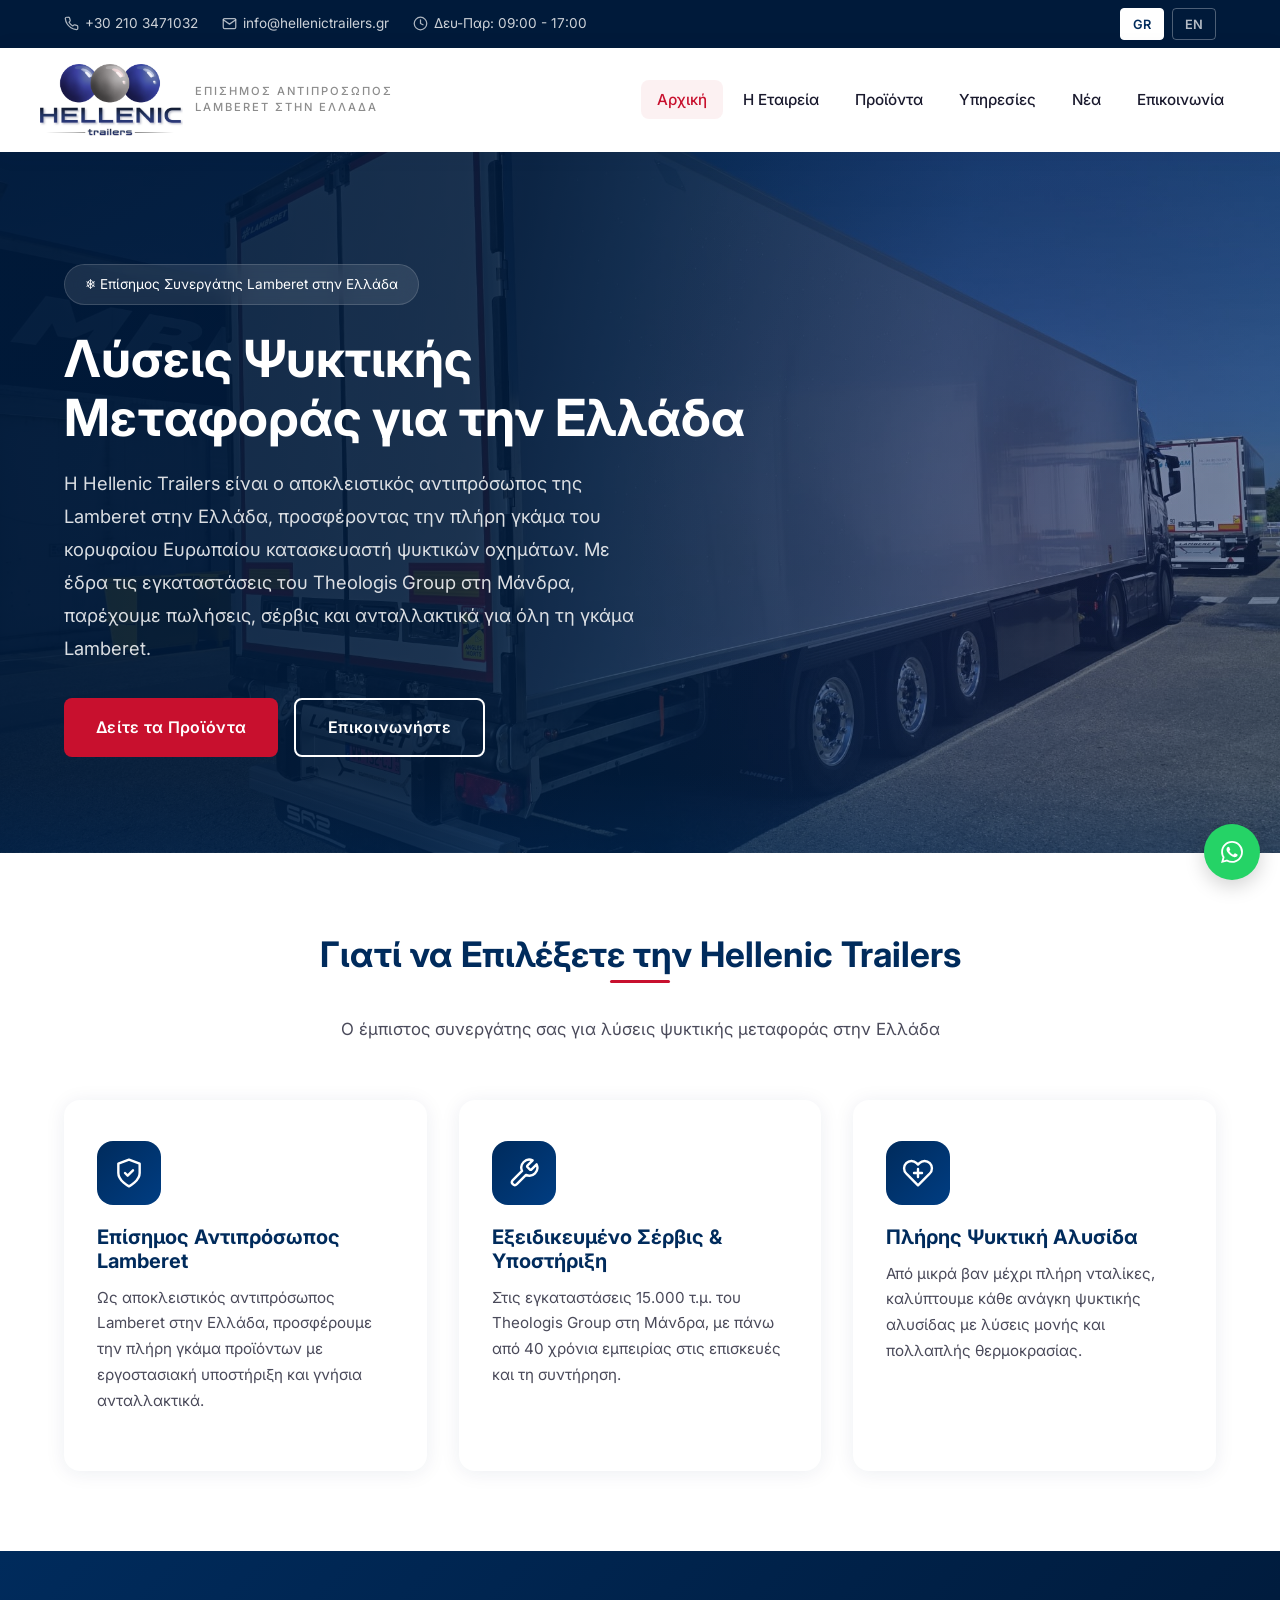
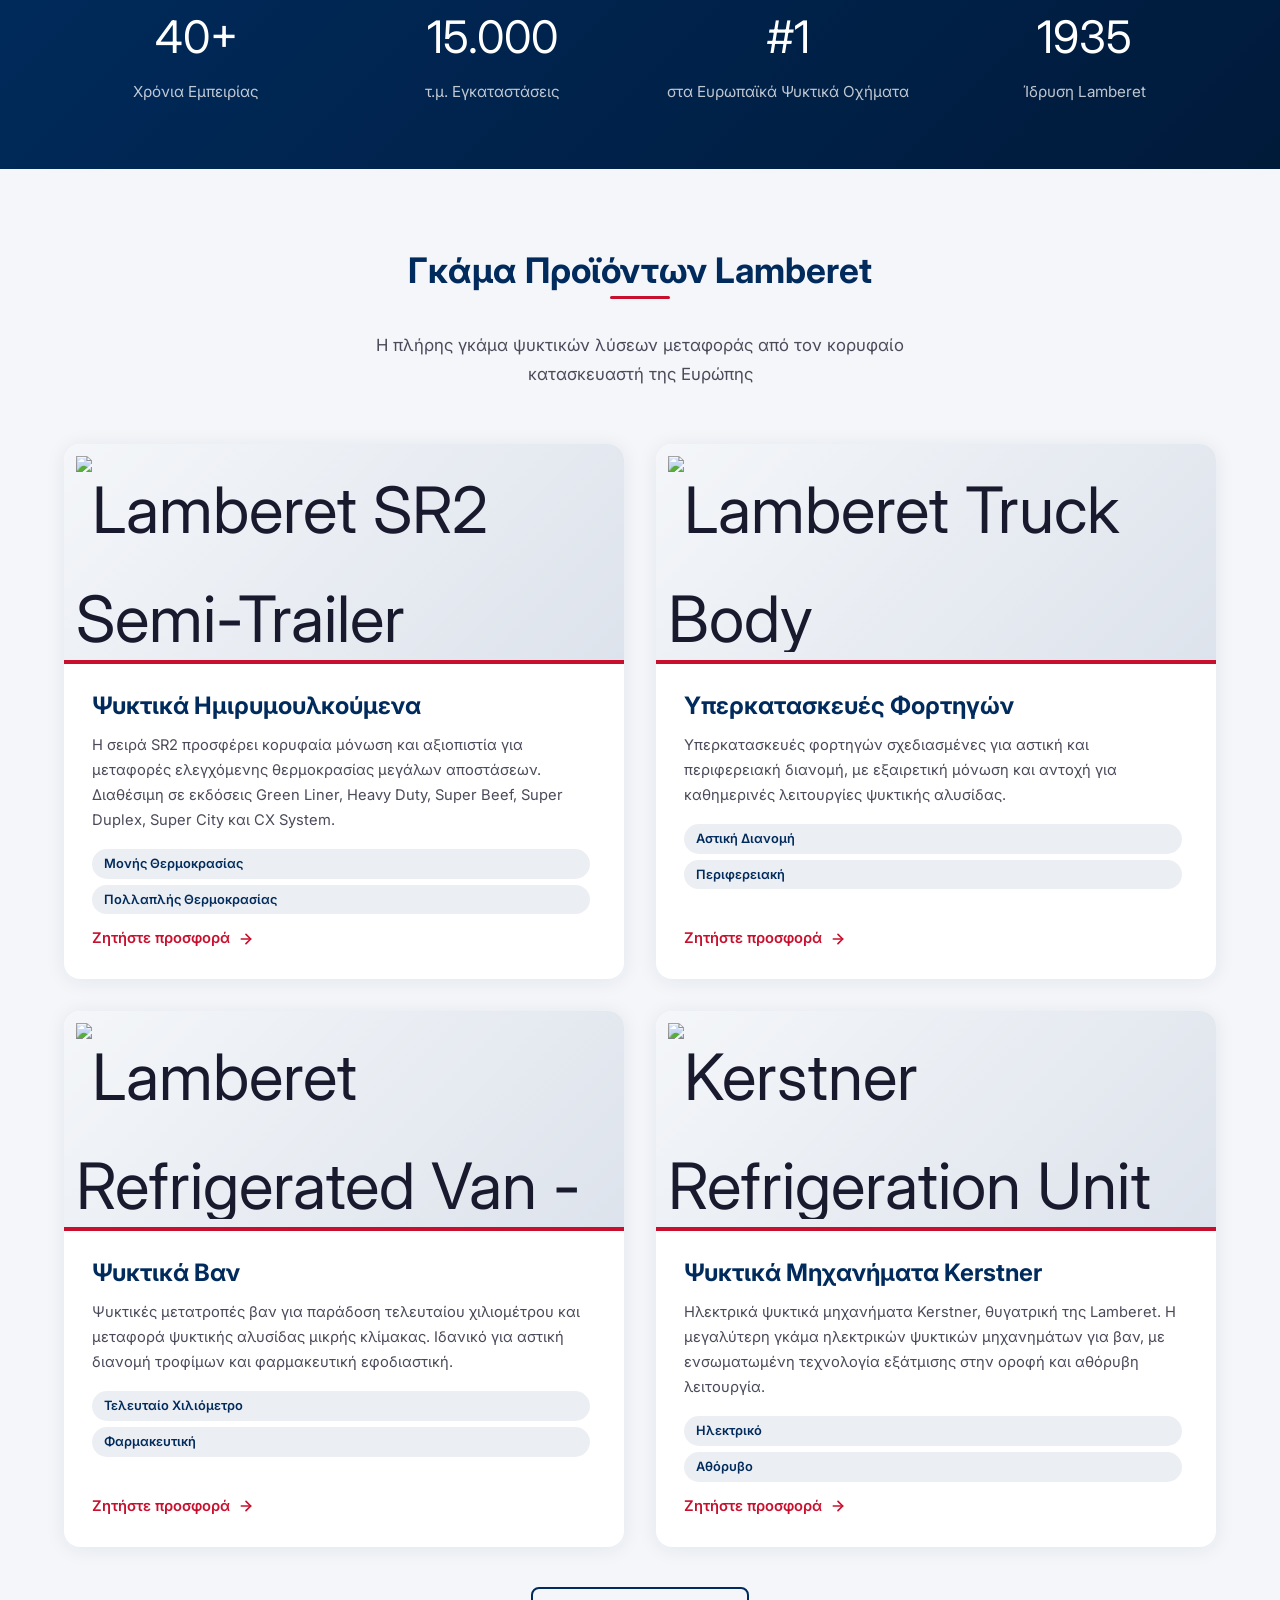
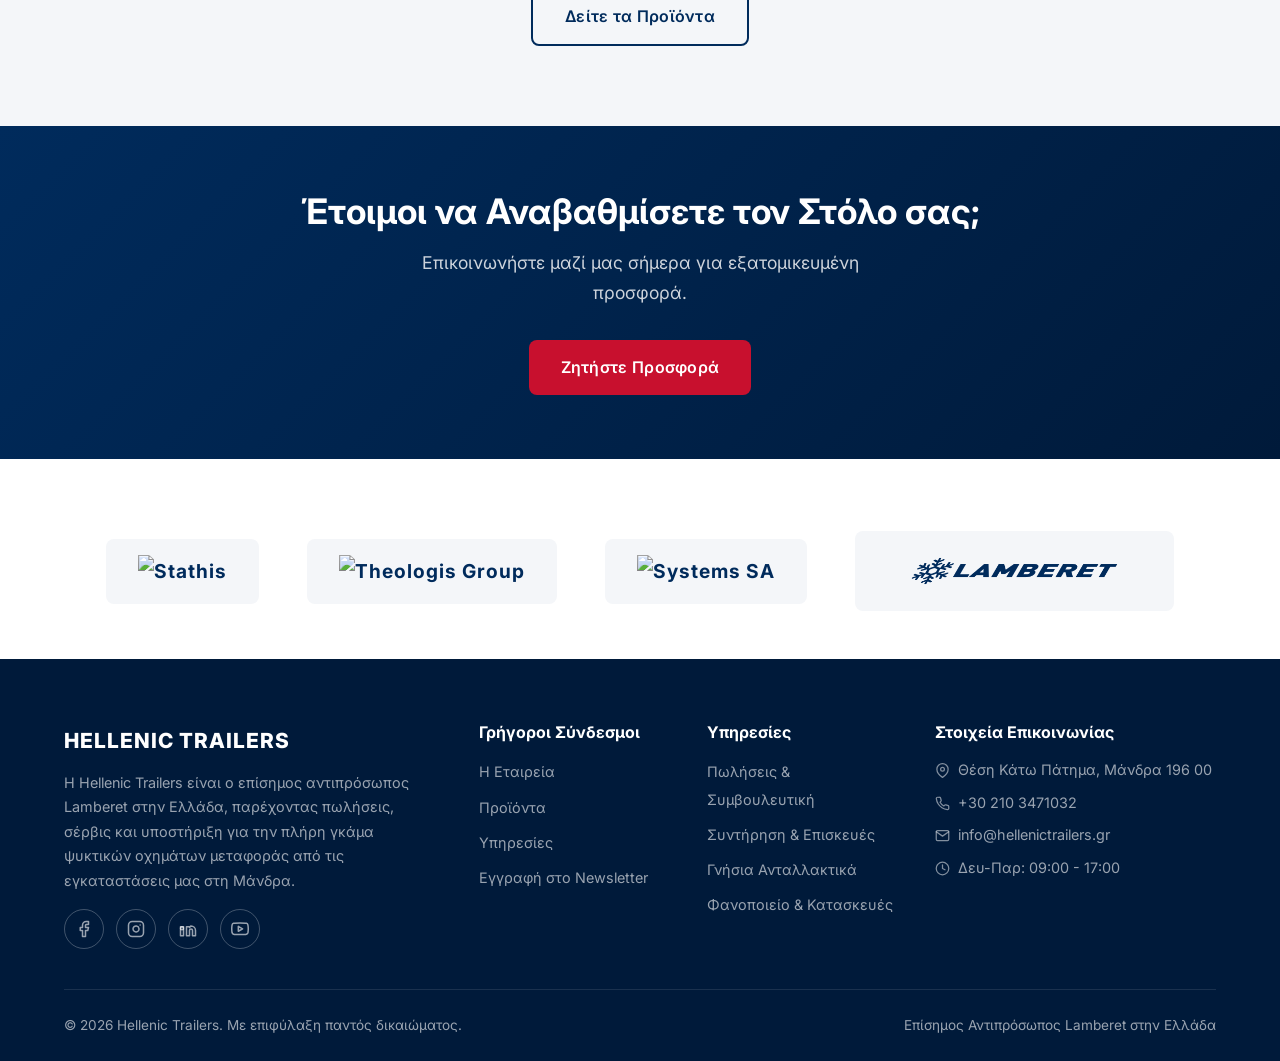
==== index.html @ 471a0543 "Add news item: Ακολουθήστε μας στα social media (news.8) The «Follow us» video, already posted on Fa" ====
<!DOCTYPE html>
<html lang="el">
<head>
  <meta charset="UTF-8">
  <meta name="viewport" content="width=device-width, initial-scale=1.0">
  <title>Hellenic Trailers - Official Lamberet Representative in Greece</title>
  <meta name="description" content="Η Hellenic Trailers είναι ο επίσημος αντιπρόσωπος Lamberet στην Ελλάδα. Ψυκτικά ημιρυμουλκούμενα, αμαξώματα φορτηγών και βαν. Πωλήσεις, σέρβις και ανταλλακτικά στη Μάνδρα Αττικής.">
  <link rel="canonical" href="https://hellenictrailers.gr/">
  <link rel="icon" href="images/favicon.svg?v=40" type="image/svg+xml">
  <meta property="og:type" content="website">
  <meta property="og:site_name" content="Hellenic Trailers">
  <meta property="og:locale" content="el_GR">
  <meta property="og:locale:alternate" content="en_GB">
  <meta property="og:title" content="Hellenic Trailers - Official Lamberet Representative in Greece">
  <meta property="og:description" content="Η Hellenic Trailers είναι ο επίσημος αντιπρόσωπος Lamberet στην Ελλάδα. Ψυκτικά ημιρυμουλκούμενα, αμαξώματα φορτηγών και βαν. Πωλήσεις, σέρβις και ανταλλακτικά στη Μάνδρα Αττικής.">
  <meta property="og:url" content="https://hellenictrailers.gr/">
  <meta property="og:image" content="https://hellenictrailers.gr/images/mitsopoulos-super-beef.jpeg">
  <meta name="twitter:card" content="summary_large_image">
  <link rel="preconnect" href="https://fonts.googleapis.com">
  <link rel="preconnect" href="https://fonts.gstatic.com" crossorigin>
  <link href="https://fonts.googleapis.com/css2?family=Inter:wght@400;500;600;700;800&display=swap" rel="stylesheet">
  <link rel="stylesheet" href="css/style.css?v=40">
  <!-- Hero background is the LCP element, so fetch it early -->
  <link rel="preload" as="image" href="images/mitsopoulos-super-beef.jpeg" fetchpriority="high">

  <!-- Google uses this block for the local business panel.
       Still to add once available: vatID. -->
  <script type="application/ld+json">
  {
    "@context": "https://schema.org",
    "@type": "AutoPartsStore",
    "name": "Hellenic Trailers",
    "description": "Official Lamberet representative in Greece. Refrigerated semi-trailers, truck bodies, vans, sales, service and genuine spare parts.",
    "url": "https://hellenictrailers.gr/",
    "logo": "https://hellenictrailers.gr/images/logo-full.png",
    "image": "https://hellenictrailers.gr/images/mitsopoulos-super-beef.jpeg",
    "telephone": "+30-210-3471032",
    "email": "info@hellenictrailers.gr",
    "address": {
      "@type": "PostalAddress",
      "streetAddress": "Θέση Κάτω Πάτημα",
      "addressLocality": "Μάνδρα",
      "addressRegion": "Αττική",
      "postalCode": "19600",
      "addressCountry": "GR"
    },
    "openingHoursSpecification": [{
      "@type": "OpeningHoursSpecification",
      "dayOfWeek": ["Monday", "Tuesday", "Wednesday", "Thursday", "Friday"],
      "opens": "09:00",
      "closes": "17:00"
    }],
    "geo": {
      "@type": "GeoCoordinates",
      "latitude": 38.0724313,
      "longitude": 23.5185569
    },
    "areaServed": { "@type": "Country", "name": "Greece" },
    "brand": { "@type": "Brand", "name": "Lamberet" },
    "hasMap": "https://maps.app.goo.gl/2Cxz6ZVHtbEEnouh6",
    "sameAs": [
      "https://www.linkedin.com/company/hellenic-trailers/",
      "https://www.facebook.com/hellenictrailers.gr/",
      "https://www.instagram.com/hellenictrailers/",
      "https://www.youtube.com/@HellenicTrailers"
    ]
  }
  </script>
</head>
<body>
  <a class="skip-link" href="#main" data-i18n="a11y.skip">Μετάβαση στο περιεχόμενο</a>

  <!-- Top Bar -->
  <div class="top-bar">
    <div class="container">
      <div class="top-bar-left">
        <span class="tb-phone"><svg class="ico" viewBox="0 0 24 24" fill="none" stroke="currentColor" stroke-width="2" stroke-linecap="round" stroke-linejoin="round" aria-hidden="true" focusable="false"><path d="M22 16.92v3a2 2 0 0 1-2.18 2 19.79 19.79 0 0 1-8.63-3.07 19.5 19.5 0 0 1-6-6 19.79 19.79 0 0 1-3.07-8.67A2 2 0 0 1 4.11 2h3a2 2 0 0 1 2 1.72c.13.96.36 1.9.7 2.81a2 2 0 0 1-.45 2.11L8.09 9.91a16 16 0 0 0 6 6l1.27-1.27a2 2 0 0 1 2.11-.45c.9.34 1.85.57 2.81.7A2 2 0 0 1 22 16.92z"/></svg> <a href="tel:+302103471032" data-i18n="topbar.phone">+30 210 3471032</a></span>
        <span><svg class="ico" viewBox="0 0 24 24" fill="none" stroke="currentColor" stroke-width="2" stroke-linecap="round" stroke-linejoin="round" aria-hidden="true" focusable="false"><path d="M4 4h16a2 2 0 0 1 2 2v12a2 2 0 0 1-2 2H4a2 2 0 0 1-2-2V6a2 2 0 0 1 2-2z"/><polyline points="22,6 12,13 2,6"/></svg> <a href="mailto:info@hellenictrailers.gr" data-i18n="topbar.email">info@hellenictrailers.gr</a></span>
        <span><svg class="ico" viewBox="0 0 24 24" fill="none" stroke="currentColor" stroke-width="2" stroke-linecap="round" stroke-linejoin="round" aria-hidden="true" focusable="false"><circle cx="12" cy="12" r="10"/><polyline points="12 6 12 12 16 14"/></svg> <span data-i18n="topbar.hours">Δευ-Παρ: 09:00 - 17:00</span></span>
      </div>
      <div class="lang-switch">
        <button data-lang="el" class="active">GR</button>
        <button data-lang="en">EN</button>
      </div>
    </div>
  </div>

  <!-- Header -->
  <header>
    <div class="container header-main">
      <a href="/" class="logo">
        <img class="logo-full" src="images/logo-full.png?v=40" alt="Hellenic Trailers" width="480" height="242" decoding="async">
        <span class="logo-tagline" data-i18n="logo.tagline">Επίσημος Αντιπρόσωπος Lamberet στην Ελλάδα</span>
      </a>
      <button class="mobile-toggle" type="button" data-i18n-aria="a11y.menu" aria-label="Μενού" aria-expanded="false" aria-controls="primary-nav">
        <span></span><span></span><span></span>
      </button>
      <nav data-i18n-aria="a11y.mainnav" aria-label="Κύρια πλοήγηση">
        <ul id="primary-nav">
          <li><a href="/" class="active" aria-current="page" data-i18n="nav.home">Αρχική</a></li>
          <li><a href="about.html" data-i18n="nav.about">Η Εταιρεία</a></li>
          <li><a href="products.html" data-i18n="nav.products">Προϊόντα</a></li>
          <li><a href="services.html" data-i18n="nav.services">Υπηρεσίες</a></li>
          <li><a href="news.html" data-i18n="nav.news">Νέα</a></li>
          <li><a href="contact.html" data-i18n="nav.contact">Επικοινωνία</a></li>
        </ul>
      </nav>
    </div>
  </header>

  <main id="main">

  <!-- Hero -->
  <section class="hero">
    <div class="container">
      <div class="hero-content">
        <div class="hero-badge" data-i18n="hero.badge">❄ Επίσημος Συνεργάτης Lamberet στην Ελλάδα</div>
        <h1 data-i18n="hero.title">Λύσεις Ψυκτικής Μεταφοράς για την Ελλάδα</h1>
        <p data-i18n="hero.subtitle">Η Hellenic Trailers είναι ο αποκλειστικός αντιπρόσωπος της Lamberet στην Ελλάδα, προσφέροντας την πλήρη γκάμα του κορυφαίου Ευρωπαίου κατασκευαστή ψυκτικών οχημάτων. Με έδρα τις εγκαταστάσεις του Theologis Group στη Μάνδρα, παρέχουμε πωλήσεις, σέρβις και ανταλλακτικά για όλη τη γκάμα Lamberet.</p>
        <div class="hero-buttons">
          <a href="products.html" class="btn btn-primary" data-i18n="hero.cta1">Δείτε τα Προϊόντα</a>
          <a href="contact.html" class="btn btn-secondary" data-i18n="hero.cta2">Επικοινωνήστε</a>
        </div>
      </div>
    </div>
  </section>

  <!-- Features -->
  <section class="section">
    <div class="container">
      <div class="section-header">
        <h2 data-i18n="features.title">Γιατί να Επιλέξετε την Hellenic Trailers</h2>
        <p data-i18n="features.subtitle">Ο έμπιστος συνεργάτης σας για λύσεις ψυκτικής μεταφοράς στην Ελλάδα</p>
      </div>
      <div class="features-grid">
        <div class="feature-card">
          <div class="feature-icon">
            <svg viewBox="0 0 24 24" fill="none" stroke="white" stroke-width="1.8" stroke-linecap="round" stroke-linejoin="round" width="32" height="32"><path d="M12 22s8-4 8-10V5l-8-3-8 3v7c0 6 8 10 8 10z"/><polyline points="9 12 11 14 15 10"/></svg>
          </div>
          <h3 data-i18n="features.1.title">Επίσημος Αντιπρόσωπος Lamberet</h3>
          <p data-i18n="features.1.text">Ως αποκλειστικός αντιπρόσωπος Lamberet στην Ελλάδα, προσφέρουμε την πλήρη γκάμα προϊόντων με εργοστασιακή υποστήριξη και γνήσια ανταλλακτικά.</p>
        </div>
        <div class="feature-card">
          <div class="feature-icon">
            <svg viewBox="0 0 24 24" fill="none" stroke="white" stroke-width="1.8" stroke-linecap="round" stroke-linejoin="round" width="32" height="32"><path d="M14.7 6.3a1 1 0 0 0 0 1.4l1.6 1.6a1 1 0 0 0 1.4 0l3.77-3.77a6 6 0 0 1-7.94 7.94l-6.91 6.91a2.12 2.12 0 0 1-3-3l6.91-6.91a6 6 0 0 1 7.94-7.94l-3.76 3.76z"/></svg>
          </div>
          <h3 data-i18n="features.2.title">Εξειδικευμένο Σέρβις & Υποστήριξη</h3>
          <p data-i18n="features.2.text">Στις εγκαταστάσεις 15.000 τ.μ. του Theologis Group στη Μάνδρα, με πάνω από 40 χρόνια εμπειρίας στις επισκευές και τη συντήρηση.</p>
        </div>
        <div class="feature-card">
          <div class="feature-icon">
            <svg viewBox="0 0 24 24" fill="none" stroke="white" stroke-width="1.8" stroke-linecap="round" stroke-linejoin="round" width="32" height="32"><path d="M20.84 4.61a5.5 5.5 0 0 0-7.78 0L12 5.67l-1.06-1.06a5.5 5.5 0 0 0-7.78 7.78l1.06 1.06L12 21.23l7.78-7.78 1.06-1.06a5.5 5.5 0 0 0 0-7.78z"/><line x1="12" y1="9" x2="12" y2="15"/><line x1="9" y1="12" x2="15" y2="12"/></svg>
          </div>
          <h3 data-i18n="features.3.title">Πλήρης Ψυκτική Αλυσίδα</h3>
          <p data-i18n="features.3.text">Από μικρά βαν μέχρι πλήρη νταλίκες, καλύπτουμε κάθε ανάγκη ψυκτικής αλυσίδας με λύσεις μονής και πολλαπλής θερμοκρασίας.</p>
        </div>
      </div>
    </div>
  </section>

  <!-- Stats -->
  <section class="stats-bar">
    <div class="container">
      <div class="stats-grid">
        <div class="stat-item">
          <div class="stat-number" data-i18n="stats.1.number">40+</div>
          <p data-i18n="stats.1.label">Χρόνια Εμπειρίας</p>
        </div>
        <div class="stat-item">
          <div class="stat-number" data-i18n="stats.2.number">15.000</div>
          <p data-i18n="stats.2.label">τ.μ. Εγκαταστάσεις</p>
        </div>
        <div class="stat-item">
          <div class="stat-number" data-i18n="stats.3.number">#1</div>
          <p data-i18n="stats.3.label">στα Ευρωπαϊκά Ψυκτικά Οχήματα</p>
        </div>
        <div class="stat-item">
          <div class="stat-number" data-i18n="stats.4.number">1935</div>
          <p data-i18n="stats.4.label">Ίδρυση Lamberet</p>
        </div>
      </div>
    </div>
  </section>

  <!-- Products Preview -->
  <section class="section section-alt">
    <div class="container">
      <div class="section-header">
        <h2 data-i18n="products.title">Γκάμα Προϊόντων Lamberet</h2>
        <p data-i18n="products.subtitle">Η πλήρης γκάμα ψυκτικών λύσεων μεταφοράς από τον κορυφαίο κατασκευαστή της Ευρώπης</p>
      </div>
      <div class="products-grid">
        <div class="product-card">
          <div class="product-image"><img src="https://www.lamberet.fr/uk/upload_vehicule/277SR2_-_GreenLiner_2022_deco_bd.png" alt="Lamberet SR2 Semi-Trailer" loading="lazy" decoding="async"></div>
          <div class="product-info">
            <h3 data-i18n="products.semi.title">Ψυκτικά Ημιρυμουλκούμενα</h3>
            <p data-i18n="products.semi.text">Η σειρά SR2 προσφέρει κορυφαία μόνωση και αξιοπιστία για μεταφορές ελεγχόμενης θερμοκρασίας μεγάλων αποστάσεων. Διαθέσιμη σε εκδόσεις Green Liner, Heavy Duty, Super Beef, Super Duplex, Super City και CX System.</p>
            <span class="product-tag" data-i18n="products.semi.tag1">Μονής Θερμοκρασίας</span>
            <span class="product-tag" data-i18n="products.semi.tag2">Πολλαπλής Θερμοκρασίας</span>
            <a class="product-cta" href="contact.html?subject=sales&model=Lamberet+SR2"><span data-i18n="products.cta">Ζητήστε προσφορά</span><svg viewBox="0 0 24 24" width="16" height="16" fill="none" stroke="currentColor" stroke-width="2.5" stroke-linecap="round" stroke-linejoin="round" aria-hidden="true" focusable="false"><line x1="5" y1="12" x2="19" y2="12"/><polyline points="12 5 19 12 12 19"/></svg></a>
          </div>
        </div>
        <div class="product-card">
          <div class="product-image"><img src="https://www.lamberet.fr/uk/upload_vehicule/515RENAULT_porteur.png" alt="Lamberet Truck Body" loading="lazy" decoding="async"></div>
          <div class="product-info">
            <h3 data-i18n="products.truck.title">Υπερκατασκευές Φορτηγών</h3>
            <p data-i18n="products.truck.text">Υπερκατασκευές φορτηγών σχεδιασμένες για αστική και περιφερειακή διανομή, με εξαιρετική μόνωση και αντοχή για καθημερινές λειτουργίες ψυκτικής αλυσίδας.</p>
            <span class="product-tag" data-i18n="products.truck.tag1">Αστική Διανομή</span>
            <span class="product-tag" data-i18n="products.truck.tag2">Περιφερειακή</span>
            <a class="product-cta" href="contact.html?subject=sales&model=Lamberet+Truck+Body"><span data-i18n="products.cta">Ζητήστε προσφορά</span><svg viewBox="0 0 24 24" width="16" height="16" fill="none" stroke="currentColor" stroke-width="2.5" stroke-linecap="round" stroke-linejoin="round" aria-hidden="true" focusable="false"><line x1="5" y1="12" x2="19" y2="12"/><polyline points="12 5 19 12 12 19"/></svg></a>
          </div>
        </div>
        <div class="product-card">
          <div class="product-image"><img src="https://www.lamberet.fr/uk/vignette_vehicule_500/RENAULT_Trafic_arriere_bd.jpg" alt="Lamberet Refrigerated Van - Insulated Interior" loading="lazy" decoding="async"></div>
          <div class="product-info">
            <h3 data-i18n="products.van.title">Ψυκτικά Βαν</h3>
            <p data-i18n="products.van.text">Ψυκτικές μετατροπές βαν για παράδοση τελευταίου χιλιομέτρου και μεταφορά ψυκτικής αλυσίδας μικρής κλίμακας. Ιδανικό για αστική διανομή τροφίμων και φαρμακευτική εφοδιαστική.</p>
            <span class="product-tag" data-i18n="products.van.tag1">Τελευταίο Χιλιόμετρο</span>
            <span class="product-tag" data-i18n="products.van.tag2">Φαρμακευτική</span>
            <a class="product-cta" href="contact.html?subject=sales&model=Lamberet+Refrigerated+Van"><span data-i18n="products.cta">Ζητήστε προσφορά</span><svg viewBox="0 0 24 24" width="16" height="16" fill="none" stroke="currentColor" stroke-width="2.5" stroke-linecap="round" stroke-linejoin="round" aria-hidden="true" focusable="false"><line x1="5" y1="12" x2="19" y2="12"/><polyline points="12 5 19 12 12 19"/></svg></a>
          </div>
        </div>
        <div class="product-card">
          <div class="product-image"><img src="https://lamberet.fr/uk/upload_kerstner/CJ103EARS.jpg" alt="Kerstner Refrigeration Unit" loading="lazy" decoding="async"></div>
          <div class="product-info">
            <h3 data-i18n="products.kerstner.title">Ψυκτικά Μηχανήματα Kerstner</h3>
            <p data-i18n="products.kerstner.text">Ηλεκτρικά ψυκτικά μηχανήματα Kerstner, θυγατρική της Lamberet. Η μεγαλύτερη γκάμα ηλεκτρικών ψυκτικών μηχανημάτων για βαν, με ενσωματωμένη τεχνολογία εξάτμισης στην οροφή και αθόρυβη λειτουργία.</p>
            <span class="product-tag" data-i18n="products.kerstner.tag1">Ηλεκτρικό</span>
            <span class="product-tag" data-i18n="products.kerstner.tag2">Αθόρυβο</span>
            <a class="product-cta" href="contact.html?subject=sales&model=Kerstner"><span data-i18n="products.cta">Ζητήστε προσφορά</span><svg viewBox="0 0 24 24" width="16" height="16" fill="none" stroke="currentColor" stroke-width="2.5" stroke-linecap="round" stroke-linejoin="round" aria-hidden="true" focusable="false"><line x1="5" y1="12" x2="19" y2="12"/><polyline points="12 5 19 12 12 19"/></svg></a>
          </div>
        </div>
      </div>
      <div style="text-align:center; margin-top:40px;">
        <a href="products.html" class="btn btn-outline" data-i18n="hero.cta1">Δείτε τα Προϊόντα</a>
      </div>
    </div>
  </section>

  <!-- CTA -->
  <section class="cta-section">
    <div class="container">
      <h2 data-i18n="cta.title">Έτοιμοι να Αναβαθμίσετε τον Στόλο σας;</h2>
      <p data-i18n="cta.text">Επικοινωνήστε μαζί μας σήμερα για εξατομικευμένη προσφορά.</p>
      <a href="contact.html" class="btn btn-primary" data-i18n="cta.button">Ζητήστε Προσφορά</a>
    </div>
  </section>

  <!-- Partners -->
  <section class="partners-banner">
    <div class="container">
      <div class="partners-logos" style="align-items: center;">
        <div class="partner-logo" style="display:flex; align-items:center; justify-content:center; min-height:60px;"><img src="https://stathis.com.gr/wp-content/uploads/2024/01/Logo-Stathis-1.png" alt="Stathis" style="max-height:48px; width:auto;" loading="lazy" decoding="async"></div>
        <div class="partner-logo" style="display:flex; align-items:center; justify-content:center; min-height:60px;"><img src="https://theologisgroup.com/wp-content/uploads/2020/02/THEOLOGIS-GROUP-silver2.png" alt="Theologis Group" style="max-height:48px; width:auto;" loading="lazy" decoding="async"></div>
        <div class="partner-logo" style="display:flex; align-items:center; justify-content:center; min-height:60px;"><img src="https://systemssa.gr/wp-content/uploads/2018/02/logosystems.png" alt="Systems SA" style="max-height:48px; width:auto;" loading="lazy" decoding="async"></div>
        <div class="partner-logo" style="display:flex; align-items:center; justify-content:center; min-height:60px;"><img src="images/logo-lamberet.png" alt="Lamberet" style="max-height:48px; width:auto;" loading="lazy" decoding="async"></div>
      </div>
    </div>
  </section>

  </main>

  <!-- Footer -->
  <footer>
    <div class="container">
      <div class="footer-grid">
        <div class="footer-about">
          <div class="footer-logo">HELLENIC TRAILERS</div>
          <p data-i18n="footer.about">Η Hellenic Trailers είναι ο επίσημος αντιπρόσωπος Lamberet στην Ελλάδα, παρέχοντας πωλήσεις, σέρβις και υποστήριξη για την πλήρη γκάμα ψυκτικών οχημάτων μεταφοράς από τις εγκαταστάσεις μας στη Μάνδρα.</p>
          <div class="footer-social">
            <a href="https://www.facebook.com/hellenictrailers.gr/" target="_blank" rel="noopener" data-i18n-aria="a11y.facebook" aria-label="Η Hellenic Trailers στο Facebook">
              <svg class="ico" viewBox="0 0 24 24" fill="none" stroke="currentColor" stroke-width="2" stroke-linecap="round" stroke-linejoin="round" aria-hidden="true" focusable="false"><path d="M18 2h-3a5 5 0 0 0-5 5v3H7v4h3v8h4v-8h3l1-4h-4V7a1 1 0 0 1 1-1h3z"/></svg>
            </a>
            <a href="https://www.instagram.com/hellenictrailers/" target="_blank" rel="noopener" data-i18n-aria="a11y.instagram" aria-label="Η Hellenic Trailers στο Instagram">
              <svg class="ico" viewBox="0 0 24 24" fill="none" stroke="currentColor" stroke-width="2" stroke-linecap="round" stroke-linejoin="round" aria-hidden="true" focusable="false"><rect x="2" y="2" width="20" height="20" rx="5" ry="5"/><path d="M16 11.37A4 4 0 1 1 12.63 8 4 4 0 0 1 16 11.37z"/><line x1="17.5" y1="6.5" x2="17.51" y2="6.5"/></svg>
            </a>
            <a href="https://www.linkedin.com/company/hellenic-trailers/" target="_blank" rel="noopener" data-i18n-aria="a11y.linkedin" aria-label="Η Hellenic Trailers στο LinkedIn">
              <svg class="ico" viewBox="0 0 24 24" fill="none" stroke="currentColor" stroke-width="2" stroke-linecap="round" stroke-linejoin="round" aria-hidden="true" focusable="false"><path d="M16 8a6 6 0 0 1 6 6v7h-4v-7a2 2 0 0 0-2-2 2 2 0 0 0-2 2v7h-4V9h4v1a6 6 0 0 1 2-2z"/><rect x="2" y="9" width="4" height="12"/><circle cx="4" cy="11" r="2"/></svg>
            </a>
            <a href="https://www.youtube.com/@HellenicTrailers" target="_blank" rel="noopener" data-i18n-aria="a11y.youtube" aria-label="Το κανάλι της Hellenic Trailers στο YouTube">
              <svg class="ico" viewBox="0 0 24 24" fill="none" stroke="currentColor" stroke-width="2" stroke-linecap="round" stroke-linejoin="round" aria-hidden="true" focusable="false"><path d="M22.54 6.42a2.78 2.78 0 0 0-1.94-2C18.88 4 12 4 12 4s-6.88 0-8.6.46a2.78 2.78 0 0 0-1.94 2A29 29 0 0 0 1 11.75a29 29 0 0 0 .46 5.33A2.78 2.78 0 0 0 3.4 19c1.72.46 8.6.46 8.6.46s6.88 0 8.6-.46a2.78 2.78 0 0 0 1.94-2 29 29 0 0 0 .46-5.25 29 29 0 0 0-.46-5.33z"/><polygon points="9.75 15.02 15.5 11.75 9.75 8.48 9.75 15.02"/></svg>
            </a>
          </div>
        </div>
        <div>
          <h4 data-i18n="footer.links">Γρήγοροι Σύνδεσμοι</h4>
          <ul class="footer-links">
            <li><a href="about.html" data-i18n="nav.about">Η Εταιρεία</a></li>
            <li><a href="products.html" data-i18n="nav.products">Προϊόντα</a></li>
            <li><a href="services.html" data-i18n="nav.services">Υπηρεσίες</a></li>
            <li><a href="https://hellenictrailers.subscribepage.io" target="_blank" rel="noopener" data-i18n="footer.newsletter">Εγγραφή στο Newsletter</a></li>
          </ul>
        </div>
        <div>
          <h4 data-i18n="footer.services.title">Υπηρεσίες</h4>
          <ul class="footer-links">
            <li><a href="services.html" data-i18n="services.sales.title">Πωλήσεις & Συμβουλευτική</a></li>
            <li><a href="services.html" data-i18n="services.maintenance.title">Συντήρηση & Επισκευές</a></li>
            <li><a href="services.html" data-i18n="services.parts.title">Γνήσια Ανταλλακτικά</a></li>
            <li><a href="services.html" data-i18n="services.bodyshop.title">Φανοποιείο & Κατασκευές</a></li>
          </ul>
        </div>
        <div class="footer-contact">
          <h4 data-i18n="footer.contact.title">Στοιχεία Επικοινωνίας</h4>
          <p><svg class="ico" viewBox="0 0 24 24" fill="none" stroke="currentColor" stroke-width="2" stroke-linecap="round" stroke-linejoin="round" aria-hidden="true" focusable="false"><path d="M21 10c0 7-9 13-9 13s-9-6-9-13a9 9 0 0 1 18 0z"/><circle cx="12" cy="10" r="3"/></svg> <span data-i18n="footer.address">Θέση Κάτω Πάτημα, Μάνδρα 196 00</span></p>
          <p><svg class="ico" viewBox="0 0 24 24" fill="none" stroke="currentColor" stroke-width="2" stroke-linecap="round" stroke-linejoin="round" aria-hidden="true" focusable="false"><path d="M22 16.92v3a2 2 0 0 1-2.18 2 19.79 19.79 0 0 1-8.63-3.07 19.5 19.5 0 0 1-6-6 19.79 19.79 0 0 1-3.07-8.67A2 2 0 0 1 4.11 2h3a2 2 0 0 1 2 1.72c.13.96.36 1.9.7 2.81a2 2 0 0 1-.45 2.11L8.09 9.91a16 16 0 0 0 6 6l1.27-1.27a2 2 0 0 1 2.11-.45c.9.34 1.85.57 2.81.7A2 2 0 0 1 22 16.92z"/></svg> <a href="tel:+302103471032" data-i18n="topbar.phone">+30 210 3471032</a></p>
          <p><svg class="ico" viewBox="0 0 24 24" fill="none" stroke="currentColor" stroke-width="2" stroke-linecap="round" stroke-linejoin="round" aria-hidden="true" focusable="false"><path d="M4 4h16a2 2 0 0 1 2 2v12a2 2 0 0 1-2 2H4a2 2 0 0 1-2-2V6a2 2 0 0 1 2-2z"/><polyline points="22,6 12,13 2,6"/></svg> <a href="mailto:info@hellenictrailers.gr" data-i18n="topbar.email">info@hellenictrailers.gr</a></p>
          <p><svg class="ico" viewBox="0 0 24 24" fill="none" stroke="currentColor" stroke-width="2" stroke-linecap="round" stroke-linejoin="round" aria-hidden="true" focusable="false"><circle cx="12" cy="12" r="10"/><polyline points="12 6 12 12 16 14"/></svg> <span data-i18n="topbar.hours">Δευ-Παρ: 09:00 - 17:00</span></p>
        </div>
      </div>
      <div class="footer-bottom">
        <span data-i18n="footer.rights">© 2026 Hellenic Trailers. Με επιφύλαξη παντός δικαιώματος.</span>
        <span data-i18n="footer.lamberet">Επίσημος Αντιπρόσωπος Lamberet στην Ελλάδα</span>
      </div>
    </div>
  </footer>

  <!-- WhatsApp quick contact -->
  <a class="wa-float" href="https://wa.me/306986514320?text=%CE%93%CE%B5%CE%B9%CE%B1%20%CF%83%CE%B1%CF%82%2C%20%CE%B8%CE%B1%20%CE%AE%CE%B8%CE%B5%CE%BB%CE%B1%20%CF%80%CE%B5%CF%81%CE%B9%CF%83%CF%83%CF%8C%CF%84%CE%B5%CF%81%CE%B5%CF%82%20%CF%80%CE%BB%CE%B7%CF%81%CE%BF%CF%86%CE%BF%CF%81%CE%AF%CE%B5%CF%82%20%CE%B3%CE%B9%CE%B1%20%CF%84%CE%B1%20%CF%80%CF%81%CE%BF%CF%8A%CF%8C%CE%BD%CF%84%CE%B1%20%CF%83%CE%B1%CF%82." target="_blank" rel="noopener" data-wa-msg="wa.msg.general" data-i18n-aria="a11y.whatsapp" aria-label="Επικοινωνία στο WhatsApp">
    <svg viewBox="0 0 24 24" fill="currentColor" aria-hidden="true" focusable="false"><path d="M17.472 14.382c-.297-.149-1.758-.867-2.03-.967-.273-.099-.471-.148-.67.15-.197.297-.767.966-.94 1.164-.173.199-.347.223-.644.075-.297-.15-1.255-.463-2.39-1.475-.883-.788-1.48-1.761-1.653-2.059-.173-.297-.018-.458.13-.606.134-.133.298-.347.446-.52.149-.174.198-.298.298-.497.099-.198.05-.371-.025-.52-.075-.149-.669-1.612-.916-2.207-.242-.579-.487-.5-.669-.51a12.8 12.8 0 0 0-.57-.01c-.198 0-.52.074-.792.372-.272.297-1.04 1.016-1.04 2.479 0 1.462 1.065 2.875 1.213 3.074.149.198 2.096 3.2 5.077 4.487.709.306 1.262.489 1.694.625.712.227 1.36.195 1.872.118.571-.085 1.758-.719 2.006-1.413.248-.694.248-1.289.173-1.413-.074-.124-.272-.198-.57-.347m-5.421 7.403h-.004a9.87 9.87 0 0 1-5.031-1.378l-.361-.214-3.741.982.998-3.648-.235-.374a9.86 9.86 0 0 1-1.51-5.26c.001-5.45 4.436-9.884 9.888-9.884 2.64 0 5.122 1.03 6.988 2.898a9.825 9.825 0 0 1 2.893 6.994c-.003 5.45-4.437 9.884-9.885 9.884m8.413-18.297A11.815 11.815 0 0 0 12.05 0C5.495 0 .16 5.335.157 11.892c0 2.096.547 4.142 1.588 5.945L.057 24l6.305-1.654a11.882 11.882 0 0 0 5.683 1.448h.005c6.554 0 11.89-5.335 11.893-11.893a11.821 11.821 0 0 0-3.48-8.413Z"/></svg>
    <span data-i18n="wa.label">WhatsApp</span>
  </a>

  <!-- Mobile call/quote bar -->
  <div class="mobile-actionbar">
    <a class="ab-call" href="tel:+302103471032">
      <svg viewBox="0 0 24 24" width="18" height="18" fill="none" stroke="currentColor" stroke-width="2" stroke-linecap="round" stroke-linejoin="round" aria-hidden="true"><path d="M22 16.92v3a2 2 0 0 1-2.18 2 19.79 19.79 0 0 1-8.63-3.07 19.5 19.5 0 0 1-6-6 19.79 19.79 0 0 1-3.07-8.67A2 2 0 0 1 4.11 2h3a2 2 0 0 1 2 1.72c.13.96.36 1.9.7 2.81a2 2 0 0 1-.45 2.11L8.09 9.91a16 16 0 0 0 6 6l1.27-1.27a2 2 0 0 1 2.11-.45c.9.34 1.85.57 2.81.7A2 2 0 0 1 22 16.92z"/></svg>
      <span data-i18n="a11y.call">Κλήση</span>
    </a>
    <a class="ab-wa" href="https://wa.me/306986514320?text=%CE%93%CE%B5%CE%B9%CE%B1%20%CF%83%CE%B1%CF%82%2C%20%CE%B8%CE%B1%20%CE%AE%CE%B8%CE%B5%CE%BB%CE%B1%20%CF%80%CE%B5%CF%81%CE%B9%CF%83%CF%83%CF%8C%CF%84%CE%B5%CF%81%CE%B5%CF%82%20%CF%80%CE%BB%CE%B7%CF%81%CE%BF%CF%86%CE%BF%CF%81%CE%AF%CE%B5%CF%82%20%CE%B3%CE%B9%CE%B1%20%CF%84%CE%B1%20%CF%80%CF%81%CE%BF%CF%8A%CF%8C%CE%BD%CF%84%CE%B1%20%CF%83%CE%B1%CF%82." target="_blank" rel="noopener" data-wa-msg="wa.msg.general" data-i18n-aria="a11y.whatsapp" aria-label="Επικοινωνία στο WhatsApp">
      <svg viewBox="0 0 24 24" width="20" height="20" fill="currentColor" aria-hidden="true" focusable="false"><path d="M17.472 14.382c-.297-.149-1.758-.867-2.03-.967-.273-.099-.471-.148-.67.15-.197.297-.767.966-.94 1.164-.173.199-.347.223-.644.075-.297-.15-1.255-.463-2.39-1.475-.883-.788-1.48-1.761-1.653-2.059-.173-.297-.018-.458.13-.606.134-.133.298-.347.446-.52.149-.174.198-.298.298-.497.099-.198.05-.371-.025-.52-.075-.149-.669-1.612-.916-2.207-.242-.579-.487-.5-.669-.51a12.8 12.8 0 0 0-.57-.01c-.198 0-.52.074-.792.372-.272.297-1.04 1.016-1.04 2.479 0 1.462 1.065 2.875 1.213 3.074.149.198 2.096 3.2 5.077 4.487.709.306 1.262.489 1.694.625.712.227 1.36.195 1.872.118.571-.085 1.758-.719 2.006-1.413.248-.694.248-1.289.173-1.413-.074-.124-.272-.198-.57-.347m-5.421 7.403h-.004a9.87 9.87 0 0 1-5.031-1.378l-.361-.214-3.741.982.998-3.648-.235-.374a9.86 9.86 0 0 1-1.51-5.26c.001-5.45 4.436-9.884 9.888-9.884 2.64 0 5.122 1.03 6.988 2.898a9.825 9.825 0 0 1 2.893 6.994c-.003 5.45-4.437 9.884-9.885 9.884m8.413-18.297A11.815 11.815 0 0 0 12.05 0C5.495 0 .16 5.335.157 11.892c0 2.096.547 4.142 1.588 5.945L.057 24l6.305-1.654a11.882 11.882 0 0 0 5.683 1.448h.005c6.554 0 11.89-5.335 11.893-11.893a11.821 11.821 0 0 0-3.48-8.413Z"/></svg>
    </a>
    <a class="ab-quote" href="contact.html">
      <svg viewBox="0 0 24 24" width="18" height="18" fill="none" stroke="currentColor" stroke-width="2" stroke-linecap="round" stroke-linejoin="round" aria-hidden="true"><path d="M14 2H6a2 2 0 0 0-2 2v16a2 2 0 0 0 2 2h12a2 2 0 0 0 2-2V8z"/><polyline points="14 2 14 8 20 8"/><line x1="16" y1="13" x2="8" y2="13"/><line x1="16" y1="17" x2="8" y2="17"/></svg>
      <span data-i18n="cta.button">Ζητήστε Προσφορά</span>
    </a>
  </div>

  <script src="js/translations.js?v=40"></script>
  <!-- Counts enquiry taps (WhatsApp, phone, email) as page views. Safe to
       delete: it changes no link and cancels no click. -->
  <script src="js/track.js?v=40"></script>
  <!-- Cloudflare Web Analytics (cookieless) -->
  <script defer src="https://static.cloudflareinsights.com/beacon.min.js" data-cf-beacon='{"token": "32787cacf1cb44068e51c728ad9a984d"}'></script>
</body>
</html>
---- css/style.css ----
/* ============================================
   HELLENIC TRAILERS - Main Stylesheet
   Lamberet-aligned branding
   ============================================ */

/* --- CSS Variables --- */
:root {
  --primary: #002b5c;
  --primary-light: #003d82;
  --primary-dark: #001a3a;
  --accent: #c8102e;
  --accent-dark: #a00d24;
  --silver: #8c8c8c;
  --light-bg: #f4f6f9;
  --white: #ffffff;
  --text-dark: #1a1a2e;
  --text-medium: #4a4a5a;
  --text-light: #6c6c7c;
  --border: #dde1e7;
  --shadow: 0 2px 20px rgba(0, 43, 92, 0.08);
  --shadow-lg: 0 8px 40px rgba(0, 43, 92, 0.12);
  --radius: 8px;
  --radius-lg: 16px;
  /* Scoped instead of `all` so the browser never watches layout properties */
  --transition: color .25s ease, background-color .25s ease, border-color .25s ease,
                box-shadow .25s ease, transform .25s ease, opacity .25s ease;
  /* Passes 3:1 against both white (5.27:1) and --primary-dark (3.30:1) */
  --focus-ring: #0b5cff;
  --error: #c02626;
  --success: #0f7a3d;
  --font-main: 'Inter', 'Segoe UI', system-ui, -apple-system, sans-serif;
  --font-heading: 'Inter', 'Segoe UI', system-ui, -apple-system, sans-serif;
  --max-width: 1200px;
}

/* --- Reset & Base --- */
*, *::before, *::after {
  margin: 0;
  padding: 0;
  box-sizing: border-box;
}

html {
  scroll-behavior: smooth;
  font-size: 16px;
}

body {
  font-family: var(--font-main);
  color: var(--text-dark);
  background: var(--white);
  line-height: 1.7;
  -webkit-font-smoothing: antialiased;
}

img {
  max-width: 100%;
  height: auto;
  display: block;
}

a {
  color: var(--primary);
  text-decoration: none;
  transition: var(--transition);
}

a:hover {
  color: var(--accent);
}

/* --- Focus & motion --- */
:focus-visible {
  outline: 3px solid var(--focus-ring);
  outline-offset: 2px;
  border-radius: 3px;
}

/* Dark surfaces get a white ring instead — brand blue is too close to the navy */
.top-bar :focus-visible,
.hero :focus-visible,
.page-banner :focus-visible,
.stats-bar :focus-visible,
.cta-section :focus-visible,
footer :focus-visible {
  outline-color: var(--white);
}

@media (prefers-reduced-motion: reduce) {
  html { scroll-behavior: auto; }
  *, *::before, *::after {
    animation-duration: 0.01ms !important;
    animation-iteration-count: 1 !important;
    transition-duration: 0.01ms !important;
    scroll-behavior: auto !important;
  }
}

/* --- Inline icons (replaced emoji) --- */
.ico {
  width: 1em;
  height: 1em;
  flex-shrink: 0;
  vertical-align: -0.125em;
}

.top-bar .ico,
.footer-contact .ico {
  width: 15px;
  height: 15px;
  opacity: 0.85;
}

.contact-info-icon .ico {
  width: 22px;
  height: 22px;
  color: var(--primary);
}

/* --- Skip link --- */
.skip-link {
  position: absolute;
  left: -9999px;
  top: 0;
  z-index: 2000;
  background: var(--white);
  color: var(--primary);
  padding: 12px 20px;
  font-weight: 700;
  border-radius: 0 0 var(--radius) 0;
  box-shadow: var(--shadow-lg);
}

.skip-link:focus {
  left: 0;
}

.container {
  max-width: var(--max-width);
  margin: 0 auto;
  padding: 0 24px;
}

/* --- Typography --- */
h1, h2, h3, h4, h5, h6 {
  font-family: var(--font-heading);
  font-weight: 700;
  line-height: 1.2;
  color: var(--primary);
}

h1 { font-size: 3rem; }
h2 { font-size: 2.2rem; }
h3 { font-size: 1.5rem; }
h4 { font-size: 1.2rem; }

p {
  margin-bottom: 1rem;
  color: var(--text-medium);
}

/* --- Buttons --- */
.btn {
  display: inline-flex;
  align-items: center;
  gap: 8px;
  padding: 14px 32px;
  border: none;
  border-radius: var(--radius);
  font-size: 1rem;
  font-weight: 600;
  cursor: pointer;
  transition: var(--transition);
  text-decoration: none;
  letter-spacing: 0.3px;
}

.btn-primary {
  background: var(--accent);
  color: var(--white);
}

.btn-primary:hover {
  background: var(--accent-dark);
  color: var(--white);
  transform: translateY(-2px);
  box-shadow: 0 4px 15px rgba(200, 16, 46, 0.3);
}

.btn-secondary {
  background: transparent;
  color: var(--white);
  border: 2px solid var(--white);
}

.btn-secondary:hover {
  background: var(--white);
  color: var(--primary);
}

.btn-outline {
  background: transparent;
  color: var(--primary);
  border: 2px solid var(--primary);
}

.btn-outline:hover {
  background: var(--primary);
  color: var(--white);
}

/* ============================================
   HEADER & NAVIGATION
   ============================================ */
.top-bar {
  background: var(--primary-dark);
  color: rgba(255,255,255,0.8);
  font-size: 0.85rem;
  padding: 8px 0;
}

.top-bar .container {
  display: flex;
  justify-content: space-between;
  align-items: center;
}

.top-bar a {
  color: rgba(255,255,255,0.8);
}

.top-bar a:hover {
  color: var(--white);
}

.top-bar-left {
  display: flex;
  gap: 24px;
  align-items: center;
}

.top-bar-left span {
  display: flex;
  align-items: center;
  gap: 6px;
}

.lang-switch {
  display: flex;
  gap: 8px;
  align-items: center;
}

.lang-switch button {
  background: none;
  border: 1px solid rgba(255,255,255,0.3);
  color: rgba(255,255,255,0.7);
  /* WCAG 2.2 target size: was 40x21, below the 24x24 minimum */
  min-width: 44px;
  min-height: 32px;
  padding: 4px 12px;
  border-radius: 4px;
  cursor: pointer;
  font-family: var(--font-main);
  font-size: 0.8rem;
  font-weight: 600;
  transition: var(--transition);
}

.lang-switch button:hover {
  background: rgba(255,255,255,0.18);
  color: var(--white);
  border-color: rgba(255,255,255,0.5);
}

/* Active must stay distinguishable from hover */
.lang-switch button.active {
  background: var(--white);
  color: var(--primary);
  border-color: var(--white);
}

header {
  background: var(--white);
  box-shadow: var(--shadow);
  position: sticky;
  top: 0;
  z-index: 1000;
}

.header-main {
  display: flex;
  justify-content: space-between;
  align-items: center;
  padding: 16px 0;
}

.logo {
  display: flex;
  align-items: center;
  gap: 12px;
}

/* The company logo, as supplied: three spheres over the wordmark. It carries
   the name itself, so no text sits beside it any more — only the tagline. */
.logo-full {
  width: auto;
  height: 72px;
  flex-shrink: 0;
}

.logo-tagline {
  font-size: 0.7rem;
  color: var(--silver);
  letter-spacing: 2px;
  text-transform: uppercase;
  font-weight: 500;
  line-height: 1.4;
  max-width: 230px;
}

nav ul {
  display: flex;
  list-style: none;
  gap: 4px;
  align-items: center;
}

nav ul li a {
  padding: 10px 16px;
  color: var(--text-dark);
  font-weight: 500;
  font-size: 0.95rem;
  border-radius: var(--radius);
  transition: var(--transition);
}

nav ul li a:hover,
nav ul li a.active {
  color: var(--accent);
  background: rgba(200, 16, 46, 0.06);
}

.mobile-toggle {
  display: none;
  flex-direction: column;
  justify-content: center;
  align-items: center;
  gap: 5px;
  cursor: pointer;
  /* 44x44 touch target */
  width: 44px;
  height: 44px;
  padding: 8px;
  background: none;
  border: none;
}

.mobile-toggle span {
  width: 28px;
  height: 3px;
  background: var(--primary);
  border-radius: 3px;
  transition: transform .25s ease, opacity .2s ease;
}

/* Morph to an X so the open state is visible, not just implied */
.mobile-toggle[aria-expanded="true"] span:nth-child(1) {
  transform: translateY(8px) rotate(45deg);
}

.mobile-toggle[aria-expanded="true"] span:nth-child(2) {
  opacity: 0;
}

.mobile-toggle[aria-expanded="true"] span:nth-child(3) {
  transform: translateY(-8px) rotate(-45deg);
}

/* ============================================
   HERO SECTION
   ============================================ */
.hero {
  /* Solid colour first so text is never unreadable if the photo 404s or is slow */
  background-color: var(--primary-dark);
  background-image:
    linear-gradient(100deg,
      rgba(0, 26, 58, 0.94) 0%,
      rgba(0, 26, 58, 0.88) 38%,
      rgba(0, 43, 92, 0.62) 70%,
      rgba(0, 43, 92, 0.45) 100%),
    url('../images/mitsopoulos-super-beef.jpeg');
  background-size: cover;
  background-position: center right;
  background-repeat: no-repeat;
  color: var(--white);
  padding: 112px 0 96px;
  position: relative;
  overflow: hidden;
}

.hero::before {
  content: '';
  position: absolute;
  top: -50%;
  right: -20%;
  width: 80%;
  height: 200%;
  /* Softened now that a photo sits behind it */
  background: radial-gradient(ellipse, rgba(200, 16, 46, 0.08) 0%, transparent 60%);
  pointer-events: none;
}

.hero::after {
  content: '';
  position: absolute;
  bottom: 0;
  left: 0;
  right: 0;
  height: 80px;
  background: linear-gradient(to top, rgba(0,43,92,0.3), transparent);
}

.hero .container {
  position: relative;
  z-index: 1;
}

.hero-content {
  max-width: 700px;
}

.hero-badge {
  display: inline-flex;
  align-items: center;
  gap: 8px;
  background: rgba(255,255,255,0.1);
  backdrop-filter: blur(10px);
  padding: 8px 20px;
  border-radius: 50px;
  font-size: 0.85rem;
  margin-bottom: 24px;
  border: 1px solid rgba(255,255,255,0.15);
}

.hero h1 {
  color: var(--white);
  font-size: 3.2rem;
  margin-bottom: 20px;
  line-height: 1.15;
}

.hero p {
  color: rgba(255,255,255,0.85);
  font-size: 1.15rem;
  margin-bottom: 32px;
  line-height: 1.8;
  max-width: 580px;
}

.hero-buttons {
  display: flex;
  gap: 16px;
  flex-wrap: wrap;
}

/* ============================================
   SECTIONS
   ============================================ */
.section {
  padding: 80px 0;
}

.section-alt {
  background: var(--light-bg);
}

.section-header {
  text-align: center;
  margin-bottom: 56px;
}

.section-header h2 {
  margin-bottom: 16px;
  position: relative;
  display: inline-block;
}

.section-header h2::after {
  content: '';
  position: absolute;
  bottom: -8px;
  left: 50%;
  transform: translateX(-50%);
  width: 60px;
  height: 3px;
  background: var(--accent);
  border-radius: 3px;
}

.section-header p {
  max-width: 600px;
  margin: 24px auto 0;
  font-size: 1.05rem;
}

/* --- Feature Cards --- */
.features-grid {
  display: grid;
  grid-template-columns: repeat(3, 1fr);
  gap: 32px;
}

.feature-card {
  background: var(--white);
  padding: 40px 32px;
  border-radius: var(--radius-lg);
  box-shadow: var(--shadow);
  transition: var(--transition);
  border: 1px solid transparent;
}

.feature-card:hover {
  transform: translateY(-4px);
  box-shadow: var(--shadow-lg);
  border-color: rgba(200, 16, 46, 0.1);
}

.feature-icon {
  width: 64px;
  height: 64px;
  background: linear-gradient(135deg, var(--primary) 0%, var(--primary-light) 100%);
  border-radius: 16px;
  display: flex;
  align-items: center;
  justify-content: center;
  margin-bottom: 20px;
  font-size: 1.8rem;
}

.feature-card h3 {
  margin-bottom: 12px;
  font-size: 1.25rem;
}

.feature-card p {
  font-size: 0.95rem;
  line-height: 1.7;
}

/* --- Stats Bar --- */
.stats-bar {
  background: linear-gradient(135deg, var(--primary) 0%, var(--primary-dark) 100%);
  padding: 48px 0;
}

.stats-grid {
  display: grid;
  grid-template-columns: repeat(4, 1fr);
  gap: 32px;
  text-align: center;
  color: var(--white);
}

.stat-number {
  font-size: 2.8rem;
  color: var(--white);
  margin-bottom: 4px;
}

.stat-item p {
  color: rgba(255,255,255,0.75);
  font-size: 0.95rem;
}

/* --- Product Cards --- */
.products-grid {
  display: grid;
  grid-template-columns: repeat(2, 1fr);
  gap: 32px;
}

.product-card {
  background: var(--white);
  border-radius: var(--radius-lg);
  overflow: hidden;
  box-shadow: var(--shadow);
  transition: var(--transition);
  display: flex;
  flex-direction: column;
}

.product-card:hover,
.product-card:focus-within {
  transform: translateY(-4px);
  box-shadow: var(--shadow-lg);
}

/* Per-model quote CTA — the cards used to be dead ends */
.product-cta {
  margin-top: auto;
  padding-top: 6px;
  display: inline-flex;
  align-items: center;
  gap: 8px;
  font-weight: 600;
  font-size: 0.92rem;
  color: var(--accent);
  align-self: flex-start;
}

.product-cta svg {
  transition: transform .25s ease;
}

.product-card:hover .product-cta svg {
  transform: translateX(4px);
}

.product-image {
  height: 220px;
  background: linear-gradient(135deg, var(--light-bg), #dde3ec);
  display: flex;
  align-items: center;
  justify-content: center;
  font-size: 4rem;
  position: relative;
  overflow: hidden;
}

.product-image img {
  width: 100%;
  height: 100%;
  object-fit: contain;
  padding: 12px;
  transition: transform 0.4s ease;
}

.product-card:hover .product-image img {
  transform: scale(1.05);
}

.product-image::after {
  content: '';
  position: absolute;
  bottom: 0;
  left: 0;
  right: 0;
  height: 4px;
  background: var(--accent);
}

.product-info {
  padding: 28px;
  display: flex;
  flex-direction: column;
  flex: 1;
}

.product-info h3 {
  margin-bottom: 12px;
}

.product-info p {
  font-size: 0.92rem;
  margin-bottom: 16px;
}

.product-tag {
  display: inline-block;
  background: rgba(0, 43, 92, 0.08);
  color: var(--primary);
  padding: 4px 12px;
  border-radius: 50px;
  font-size: 0.8rem;
  font-weight: 600;
  margin-right: 6px;
  margin-bottom: 6px;
}

/* --- Services --- */
.services-grid {
  display: grid;
  grid-template-columns: repeat(2, 1fr);
  gap: 32px;
}

.founders-grid {
  grid-template-columns: repeat(3, 1fr);
}

.founders-grid .service-card {
  flex-direction: column;
  align-items: center;
  text-align: center;
  border-left: none;
  border-top: 4px solid var(--accent);
  padding: 36px 28px;
}

.founders-grid .service-icon {
  margin-bottom: 8px;
}

.founders-grid .service-content h3 {
  font-size: 1.25rem;
  margin-bottom: 14px;
}

.founders-grid .service-content p {
  font-size: 0.88rem;
  line-height: 1.65;
  color: var(--text-medium);
}

.founders-grid .service-content ul {
  text-align: left;
  display: inline-block;
}

.founders-grid .service-content ul li {
  font-size: 0.85rem;
}

.founder-logo {
  display: flex;
  align-items: center;
  justify-content: center;
  height: 70px;
  margin-bottom: 12px;
}

.founder-logo img {
  max-height: 56px;
  width: auto;
  object-fit: contain;
}

/* SR2 Range Grid */
.sr2-grid {
  display: grid;
  grid-template-columns: repeat(4, 1fr);
  gap: 24px;
}

.sr2-card {
  background: var(--white);
  border-radius: var(--radius-lg);
  box-shadow: var(--shadow);
  overflow: hidden;
  transition: var(--transition);
  text-align: center;
}

.sr2-card:hover {
  transform: translateY(-4px);
  box-shadow: var(--shadow-lg);
}

.sr2-image {
  height: 180px;
  background: linear-gradient(135deg, #f0f4f8, #e8ecf2);
  display: flex;
  align-items: center;
  justify-content: center;
  padding: 16px;
}

.sr2-image img {
  max-width: 100%;
  max-height: 100%;
  object-fit: contain;
}

.sr2-card h3 {
  padding: 16px 20px 8px;
  font-size: 1.1rem;
  color: var(--primary);
}

.sr2-card p {
  padding: 0 20px 20px;
  font-size: 0.9rem;
  color: var(--text-light);
  line-height: 1.5;
}

@media (max-width: 1024px) {
  .sr2-grid {
    grid-template-columns: repeat(2, 1fr);
  }
}

@media (max-width: 768px) {
  .sr2-grid {
    grid-template-columns: 1fr;
  }
}

.service-card {
  background: var(--white);
  border-radius: var(--radius-lg);
  padding: 40px;
  box-shadow: var(--shadow);
  display: flex;
  gap: 24px;
  transition: var(--transition);
  border-left: 4px solid var(--accent);
}

.service-card:hover {
  transform: translateY(-2px);
  box-shadow: var(--shadow-lg);
}

.service-icon {
  flex-shrink: 0;
  width: 56px;
  height: 56px;
  background: linear-gradient(135deg, var(--primary), var(--primary-light));
  border-radius: 12px;
  display: flex;
  align-items: center;
  justify-content: center;
  font-size: 1.5rem;
}

.service-content h3 {
  margin-bottom: 10px;
}

.service-content p {
  font-size: 0.93rem;
}

.service-content ul {
  list-style: none;
  margin-top: 12px;
}

.service-content ul li {
  padding: 4px 0;
  color: var(--text-medium);
  font-size: 0.9rem;
  position: relative;
  padding-left: 20px;
}

.service-content ul li::before {
  content: '✓';
  position: absolute;
  left: 0;
  color: var(--accent);
  font-weight: bold;
}

/* --- Gallery --- */
.gallery-grid {
  display: grid;
  grid-template-columns: repeat(3, 1fr);
  gap: 16px;
}

.gallery-item {
  border-radius: var(--radius);
  overflow: hidden;
  position: relative;
  height: 250px;
  background: linear-gradient(135deg, var(--light-bg), #d5dbe6);
  display: flex;
  align-items: center;
  justify-content: center;
  cursor: pointer;
  transition: var(--transition);
}

.gallery-item:hover {
  transform: scale(1.02);
}

.gallery-item:hover .gallery-overlay {
  opacity: 1;
}

.gallery-item.large {
  grid-column: span 2;
  grid-row: span 2;
  height: 516px;
}

.gallery-placeholder {
  font-size: 3rem;
  opacity: 0.4;
}

.gallery-overlay {
  position: absolute;
  inset: 0;
  background: rgba(0, 43, 92, 0.7);
  display: flex;
  align-items: center;
  justify-content: center;
  opacity: 0;
  transition: var(--transition);
  color: var(--white);
  font-weight: 600;
}

/* --- News --- */
.news-grid {
  display: grid;
  grid-template-columns: repeat(3, 1fr);
  gap: 32px;
}

.news-card {
  background: var(--white);
  border-radius: var(--radius-lg);
  overflow: hidden;
  box-shadow: var(--shadow);
  transition: var(--transition);
}

.news-card:hover {
  transform: translateY(-4px);
  box-shadow: var(--shadow-lg);
}

.news-image {
  height: 180px;
  background: linear-gradient(135deg, var(--primary-light), var(--primary));
  display: flex;
  align-items: center;
  justify-content: center;
  color: var(--white);
  font-size: 2.5rem;
  overflow: hidden;
}

.news-image img {
  width: 100%;
  height: 100%;
  object-fit: cover;
  transition: transform 0.4s ease;
}

.news-card:hover .news-image img {
  transform: scale(1.05);
}

.news-image--video {
  height: auto;
  aspect-ratio: 3 / 4;
  background: #000;
}

.news-image video {
  display: block;
  width: 100%;
  height: 100%;
  object-fit: contain;
  background: #000;
}

.news-gallery {
  display: grid;
  grid-template-columns: 1fr 1fr;
  height: 100%;
}

.news-gallery img {
  width: 100%;
  height: 100%;
  object-fit: cover;
  transition: transform 0.4s ease;
}

.news-card:hover .news-gallery img {
  transform: scale(1.05);
}

.news-content {
  padding: 24px;
}

.news-video {
  position: relative;
  aspect-ratio: 16 / 9;
  margin-top: 16px;
  border-radius: var(--radius);
  overflow: hidden;
  background: #000;
}

.news-video iframe {
  width: 100%;
  height: 100%;
  border: none;
}

.news-date {
  font-size: 0.8rem;
  color: var(--accent);
  font-weight: 600;
  margin-bottom: 8px;
}

.news-content h3 {
  font-size: 1.1rem;
  margin-bottom: 10px;
}

.news-content p {
  font-size: 0.9rem;
}

/* --- Contact --- */
.contact-grid {
  display: grid;
  grid-template-columns: 1fr 1fr;
  gap: 48px;
}

.contact-form {
  background: var(--white);
  padding: 40px;
  border-radius: var(--radius-lg);
  box-shadow: var(--shadow);
}

.form-group {
  margin-bottom: 20px;
}

.form-group label {
  display: block;
  margin-bottom: 6px;
  font-weight: 600;
  font-size: 0.9rem;
  color: var(--text-dark);
}

.form-group input,
.form-group textarea,
.form-group select {
  width: 100%;
  padding: 12px 16px;
  border: 2px solid var(--border);
  border-radius: var(--radius);
  font-family: var(--font-main);
  font-size: 0.95rem;
  transition: var(--transition);
  background: var(--white);
}

.form-group input:focus,
.form-group textarea:focus,
.form-group select:focus {
  outline: none;
  border-color: var(--primary);
  box-shadow: 0 0 0 3px rgba(0, 43, 92, 0.1);
}

.form-group textarea {
  resize: vertical;
  min-height: 120px;
}

.form-group .required-mark {
  color: var(--accent);
  margin-left: 2px;
}

.form-group .hint {
  display: block;
  margin-top: 6px;
  font-size: 0.82rem;
  color: var(--text-light);
}

/* Spam trap: taken out of the layout without display:none, which some bots skip */
.hp-field {
  position: absolute;
  left: -9999px;
  width: 1px;
  height: 1px;
  overflow: hidden;
}

/* --- Consent --- */
.form-consent .consent-label {
  display: flex;
  align-items: flex-start;
  gap: 10px;
  margin-bottom: 0;
  font-weight: 400;
  font-size: 0.88rem;
  line-height: 1.5;
  cursor: pointer;
}

.form-consent input[type="checkbox"] {
  width: 18px;
  height: 18px;
  flex-shrink: 0;
  margin-top: 1px;
  padding: 0;
  accent-color: var(--primary);
  cursor: pointer;
}

.form-consent input[type="checkbox"]:focus-visible {
  outline: 2px solid var(--primary);
  outline-offset: 2px;
}

.form-group.form-consent.has-error input[type="checkbox"] {
  outline: 2px solid var(--error);
  outline-offset: 2px;
}

/* --- Validation --- */
.field-error {
  display: none;
  margin-top: 6px;
  font-size: 0.85rem;
  font-weight: 600;
  color: var(--error);
}

.form-group.has-error .field-error {
  display: flex;
  align-items: center;
  gap: 6px;
}

.form-group.has-error input,
.form-group.has-error textarea,
.form-group.has-error select {
  border-color: var(--error);
  background: #fff7f7;
}

.form-group.has-error input:focus,
.form-group.has-error textarea:focus,
.form-group.has-error select:focus {
  box-shadow: 0 0 0 3px rgba(192, 38, 38, 0.15);
}

/* Focusable summary at the top of the form, linking to each bad field */
.error-summary {
  display: none;
  border: 2px solid var(--error);
  border-left-width: 6px;
  background: #fff7f7;
  border-radius: var(--radius);
  padding: 18px 20px;
  margin-bottom: 24px;
}

.error-summary.visible {
  display: block;
}

.error-summary h3 {
  font-size: 1.05rem;
  color: var(--error);
  margin-bottom: 8px;
}

.error-summary ul {
  list-style: none;
  margin: 0;
}

.error-summary li {
  margin-top: 4px;
}

.error-summary a {
  color: var(--error);
  font-weight: 600;
  text-decoration: underline;
}

.form-status {
  display: none;
  border-radius: var(--radius);
  padding: 18px 20px;
  margin-bottom: 24px;
  font-weight: 600;
}

.form-status.visible {
  display: flex;
  align-items: center;
  gap: 10px;
}

.form-status.success {
  border: 2px solid var(--success);
  border-left-width: 6px;
  background: #f2fbf5;
  color: var(--success);
}

.form-status.error {
  border: 2px solid var(--error);
  border-left-width: 6px;
  background: #fff7f7;
  color: var(--error);
}

.form-status.info {
  border: 2px solid var(--primary);
  border-left-width: 6px;
  background: #f2f6fb;
  color: var(--primary);
}

.btn[aria-busy="true"] {
  opacity: 0.7;
  pointer-events: none;
}

.contact-info-card {
  display: flex;
  gap: 16px;
  align-items: flex-start;
  padding: 20px 0;
  border-bottom: 1px solid var(--border);
}

.contact-info-card:last-child {
  border-bottom: none;
}

.contact-info-icon {
  flex-shrink: 0;
  width: 48px;
  height: 48px;
  background: rgba(0, 43, 92, 0.08);
  border-radius: 12px;
  display: flex;
  align-items: center;
  justify-content: center;
  font-size: 1.2rem;
}

.contact-info-card h4 {
  margin-bottom: 4px;
  font-size: 1rem;
}

.contact-info-card p {
  font-size: 0.9rem;
  margin-bottom: 0;
}

.map-container {
  border-radius: var(--radius-lg);
  overflow: hidden;
  margin-top: 32px;
  box-shadow: var(--shadow);
  height: 300px;
  background: var(--light-bg);
}

.map-container iframe {
  width: 100%;
  height: 100%;
  border: none;
}

/* --- Privacy page --- */
.privacy-text {
  max-width: 760px;
}

.privacy-text h2 {
  font-size: 1.3rem;
  margin: 32px 0 12px;
}

.privacy-text p,
.privacy-text li {
  line-height: 1.7;
  margin-bottom: 12px;
}

.privacy-text ul {
  padding-left: 20px;
}

.privacy-text hr {
  margin: 40px 0;
  border: none;
  border-top: 1px solid #ddd;
}

/* --- Thank-you page --- */
.thanks-panel {
  max-width: 640px;
  margin: 0 auto;
}

.thanks-actions {
  display: flex;
  flex-wrap: wrap;
  gap: 16px;
  justify-content: center;
  margin-top: 40px;
}

/* --- Partners Banner --- */
.partners-banner {
  padding: 48px 0;
  background: var(--white);
  text-align: center;
}

.partners-logos {
  display: flex;
  justify-content: center;
  align-items: center;
  gap: 48px;
  flex-wrap: wrap;
  margin-top: 24px;
}

.partner-logo {
  padding: 16px 32px;
  background: var(--light-bg);
  border-radius: var(--radius);
  font-weight: 700;
  font-size: 1.2rem;
  color: var(--primary);
  letter-spacing: 1px;
}

/* --- CTA Section --- */
.cta-section {
  background: linear-gradient(135deg, var(--primary) 0%, var(--primary-dark) 100%);
  padding: 64px 0;
  text-align: center;
  color: var(--white);
}

.cta-section h2 {
  color: var(--white);
  margin-bottom: 16px;
}

.cta-section p {
  color: rgba(255,255,255,0.8);
  max-width: 500px;
  margin: 0 auto 32px;
  font-size: 1.1rem;
}

/* ============================================
   FOOTER
   ============================================ */
footer {
  background: var(--primary-dark);
  color: rgba(255,255,255,0.75);
  padding: 64px 0 0;
}

.footer-grid {
  display: grid;
  grid-template-columns: 2fr 1fr 1fr 1.5fr;
  gap: 40px;
  padding-bottom: 40px;
  border-bottom: 1px solid rgba(255,255,255,0.1);
}

.footer-about p {
  color: rgba(255,255,255,0.6);
  font-size: 0.9rem;
  line-height: 1.7;
}

.footer-logo {
  font-size: 1.3rem;
  font-weight: 800;
  color: var(--white);
  margin-bottom: 12px;
  letter-spacing: 1px;
}

footer h4 {
  color: var(--white);
  margin-bottom: 16px;
  font-size: 1rem;
}

.footer-links {
  list-style: none;
}

.footer-links li {
  margin-bottom: 8px;
}

.footer-links a {
  color: rgba(255,255,255,0.6);
  font-size: 0.9rem;
  transition: var(--transition);
}

.footer-links a:hover {
  color: var(--white);
}

.footer-contact p {
  display: flex;
  align-items: center;
  gap: 8px;
  color: rgba(255,255,255,0.6);
  font-size: 0.9rem;
  margin-bottom: 8px;
}

/* Without this the global `a { color: var(--primary) }` renders navy on navy */
.footer-contact a {
  color: inherit;
}

.footer-contact a:hover {
  color: var(--white);
}

.footer-social {
  display: flex;
  gap: 12px;
  margin-top: 16px;
}

.footer-social a {
  display: inline-flex;
  align-items: center;
  justify-content: center;
  width: 40px;
  height: 40px;
  border: 1px solid rgba(255,255,255,0.25);
  border-radius: 50%;
  color: rgba(255,255,255,0.6);
  transition: var(--transition);
}

.footer-social a:hover {
  color: var(--white);
  border-color: var(--white);
}

.footer-social .ico {
  width: 18px;
  height: 18px;
}

/* Centers the button of the newsletter signup section on the news page */
.newsletter-cta {
  text-align: center;
}

.footer-bottom {
  padding: 24px 0;
  display: flex;
  justify-content: space-between;
  align-items: center;
  gap: 12px;
  flex-wrap: wrap;
  font-size: 0.85rem;
  /* was 0.4 — only 3.72:1, below the 4.5:1 minimum. Now 6.8:1 */
  color: rgba(255,255,255,0.6);
}

/* ============================================
   PAGE BANNER (Internal pages)
   ============================================ */
.page-banner {
  background: linear-gradient(135deg, var(--primary) 0%, var(--primary-dark) 100%);
  padding: 80px 0 48px;
  color: var(--white);
  position: relative;
  overflow: hidden;
}

.page-banner::before {
  content: '';
  position: absolute;
  top: -30%;
  right: -15%;
  width: 50%;
  height: 160%;
  background: radial-gradient(ellipse, rgba(200, 16, 46, 0.12) 0%, transparent 60%);
}

.page-banner h1 {
  color: var(--white);
  font-size: 2.6rem;
  margin-bottom: 12px;
  position: relative;
}

.page-banner p {
  color: rgba(255,255,255,0.75);
  font-size: 1.1rem;
  position: relative;
}

.breadcrumb {
  position: relative;
  margin-bottom: 16px;
  font-size: 0.85rem;
}

.breadcrumb a {
  color: rgba(255,255,255,0.6);
}

.breadcrumb a:hover {
  color: var(--white);
}

.breadcrumb span {
  color: rgba(255,255,255,0.6);
  margin: 0 8px;
}

/* ============================================
   ABOUT PAGE
   ============================================ */
.about-intro {
  display: grid;
  grid-template-columns: 1fr 1fr;
  gap: 48px;
  align-items: center;
}

.about-image {
  display: flex;
  align-items: center;
  justify-content: center;
  overflow: hidden;
  border-radius: var(--radius-lg);
}

.about-image img {
  width: 100%;
  height: auto;
  object-fit: cover;
}


/* ============================================
   MOBILE ACTION BAR
   Phone was hidden entirely below 768px — the worst
   place to remove tap-to-call for a fleet business.
   ============================================ */
.mobile-actionbar {
  display: none;
  position: fixed;
  bottom: 0;
  left: 0;
  right: 0;
  z-index: 1500;
  background: var(--white);
  border-top: 1px solid var(--border);
  box-shadow: 0 -4px 20px rgba(0, 43, 92, 0.12);
  padding: 10px 12px calc(10px + env(safe-area-inset-bottom));
  gap: 10px;
}

.mobile-actionbar a {
  flex: 1;
  display: inline-flex;
  align-items: center;
  justify-content: center;
  gap: 8px;
  min-height: 48px;
  border-radius: var(--radius);
  font-weight: 700;
  font-size: 0.95rem;
  letter-spacing: 0.2px;
}

.mobile-actionbar .ab-call {
  background: var(--accent);
  color: var(--white);
}

.mobile-actionbar .ab-quote {
  background: var(--white);
  color: var(--primary);
  border: 2px solid var(--primary);
}

/* ============================================
   WHATSAPP QUICK CONTACT
   ============================================ */
/* Desktop only - on phones WhatsApp sits in the action bar instead */
.wa-float {
  position: fixed;
  right: 20px;
  bottom: 20px;
  z-index: 1400;
  display: inline-flex;
  align-items: center;
  justify-content: center;
  width: 56px;
  height: 56px;
  border-radius: 50%;
  background: #25D366;
  color: var(--white);
  box-shadow: 0 6px 20px rgba(0, 0, 0, 0.18);
  transition: var(--transition);
}

/* Text label is kept for screen readers (aria-label already covers it too) */
.wa-float span {
  position: absolute;
  width: 1px;
  height: 1px;
  overflow: hidden;
  clip: rect(0, 0, 0, 0);
  white-space: nowrap;
}

.wa-float:hover,
.wa-float:focus-visible {
  color: var(--white);
  transform: translateY(-2px);
  box-shadow: 0 10px 26px rgba(0, 0, 0, 0.22);
}

.wa-float svg {
  width: 22px;
  height: 22px;
}

/* Icon-only in the action bar: three labelled buttons do not fit a small phone */
.mobile-actionbar .ab-wa {
  flex: 0 0 auto;
  width: 56px;
  background: #25D366;
  color: var(--white);
}

/* ============================================
   RESPONSIVE
   ============================================ */
@media (max-width: 1024px) {
  .features-grid,
  .products-grid,
  .news-grid {
    grid-template-columns: repeat(2, 1fr);
  }

  .footer-grid {
    grid-template-columns: repeat(2, 1fr);
  }

  .about-intro {
    grid-template-columns: 1fr;
  }
}

@media (max-width: 768px) {
  html { font-size: 15px; }

  /* Keep the phone number — hide only email and hours */
  .top-bar-left {
    gap: 12px;
    min-width: 0;
  }

  .top-bar-left span:not(.tb-phone) {
    display: none;
  }

  .top-bar-left .tb-phone {
    white-space: nowrap;
  }

  .lang-switch button {
    min-height: 40px;
  }

  /* Sticky call/quote bar, plus room so it never covers the footer */
  .mobile-actionbar {
    display: flex;
  }

  .wa-float {
    display: none;
  }

  body {
    padding-bottom: 76px;
  }

  /* Text spans the full width here, so the photo needs a heavier scrim */
  .hero {
    background-image:
      linear-gradient(180deg,
        rgba(0, 26, 58, 0.93) 0%,
        rgba(0, 26, 58, 0.88) 55%,
        rgba(0, 43, 92, 0.80) 100%),
      url('../images/mitsopoulos-super-beef.jpeg');
    background-position: center;
  }

  .mobile-toggle {
    display: flex;
  }

  nav ul {
    display: none;
    position: absolute;
    top: 100%;
    left: 0;
    right: 0;
    background: var(--white);
    flex-direction: column;
    align-items: stretch;
    gap: 0;
    padding: 8px 16px 16px;
    box-shadow: var(--shadow-lg);
    border-top: 2px solid var(--accent);
    /* Long menus must scroll rather than run off the viewport */
    max-height: calc(100vh - 120px);
    overflow-y: auto;
  }

  nav ul.open {
    display: flex;
  }

  nav ul li a {
    padding: 14px 16px;
    width: 100%;
    display: block;
    border-bottom: 1px solid var(--border);
  }

  nav ul li:last-child a {
    border-bottom: none;
  }

  .hero { padding: 60px 0 50px; }
  .hero h1 { font-size: 2.2rem; }

  .features-grid,
  .products-grid,
  .services-grid,
  .founders-grid,
  .news-grid,
  .gallery-grid {
    grid-template-columns: 1fr;
  }

  .gallery-item.large {
    grid-column: span 1;
    grid-row: span 1;
    height: 250px;
  }

  .stats-grid {
    grid-template-columns: repeat(2, 1fr);
    gap: 24px;
  }

  .contact-grid {
    grid-template-columns: 1fr;
  }

  .footer-grid {
    grid-template-columns: 1fr;
  }

  .hero-buttons {
    flex-direction: column;
    align-items: stretch;
  }

  .hero-buttons .btn {
    justify-content: center;
  }

  .section { padding: 56px 0; }
}

@media (max-width: 480px) {
  .stats-grid {
    grid-template-columns: 1fr;
  }

  .stat-number {
    font-size: 2.2rem;
  }
}
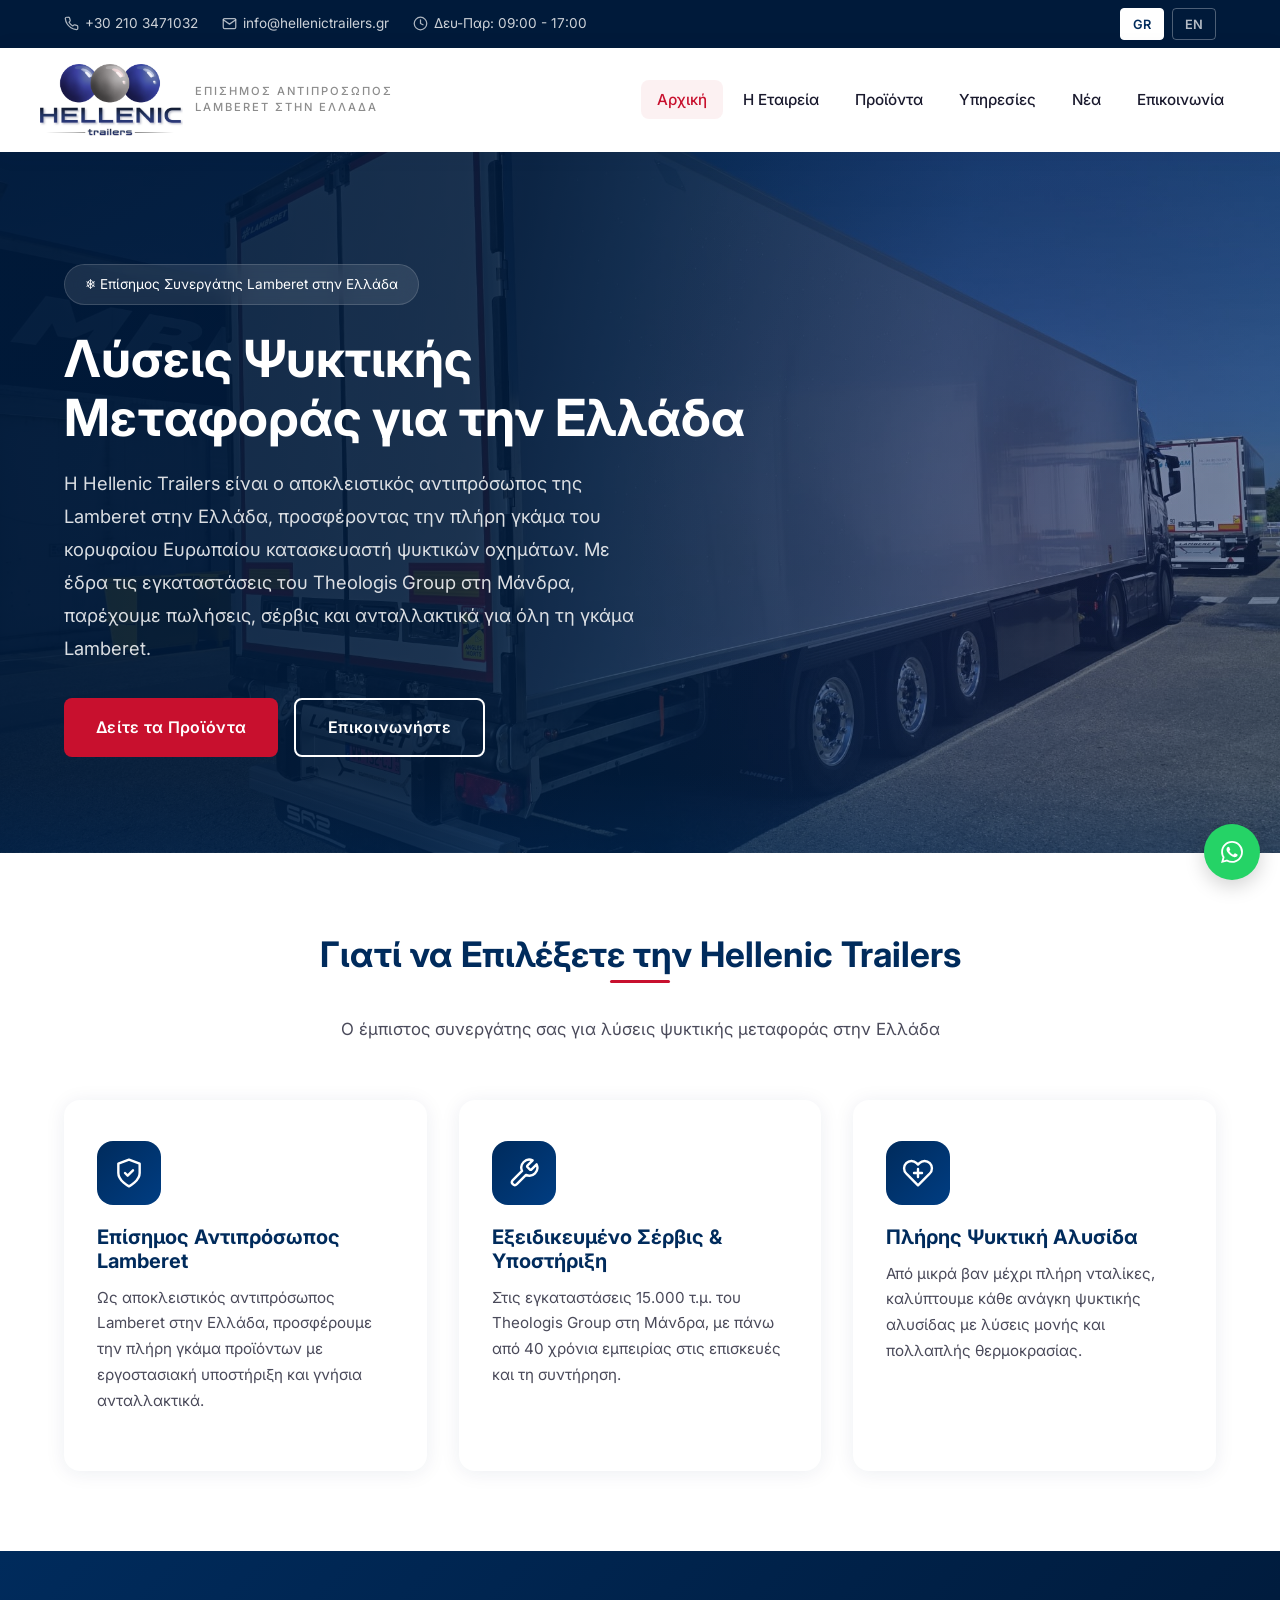
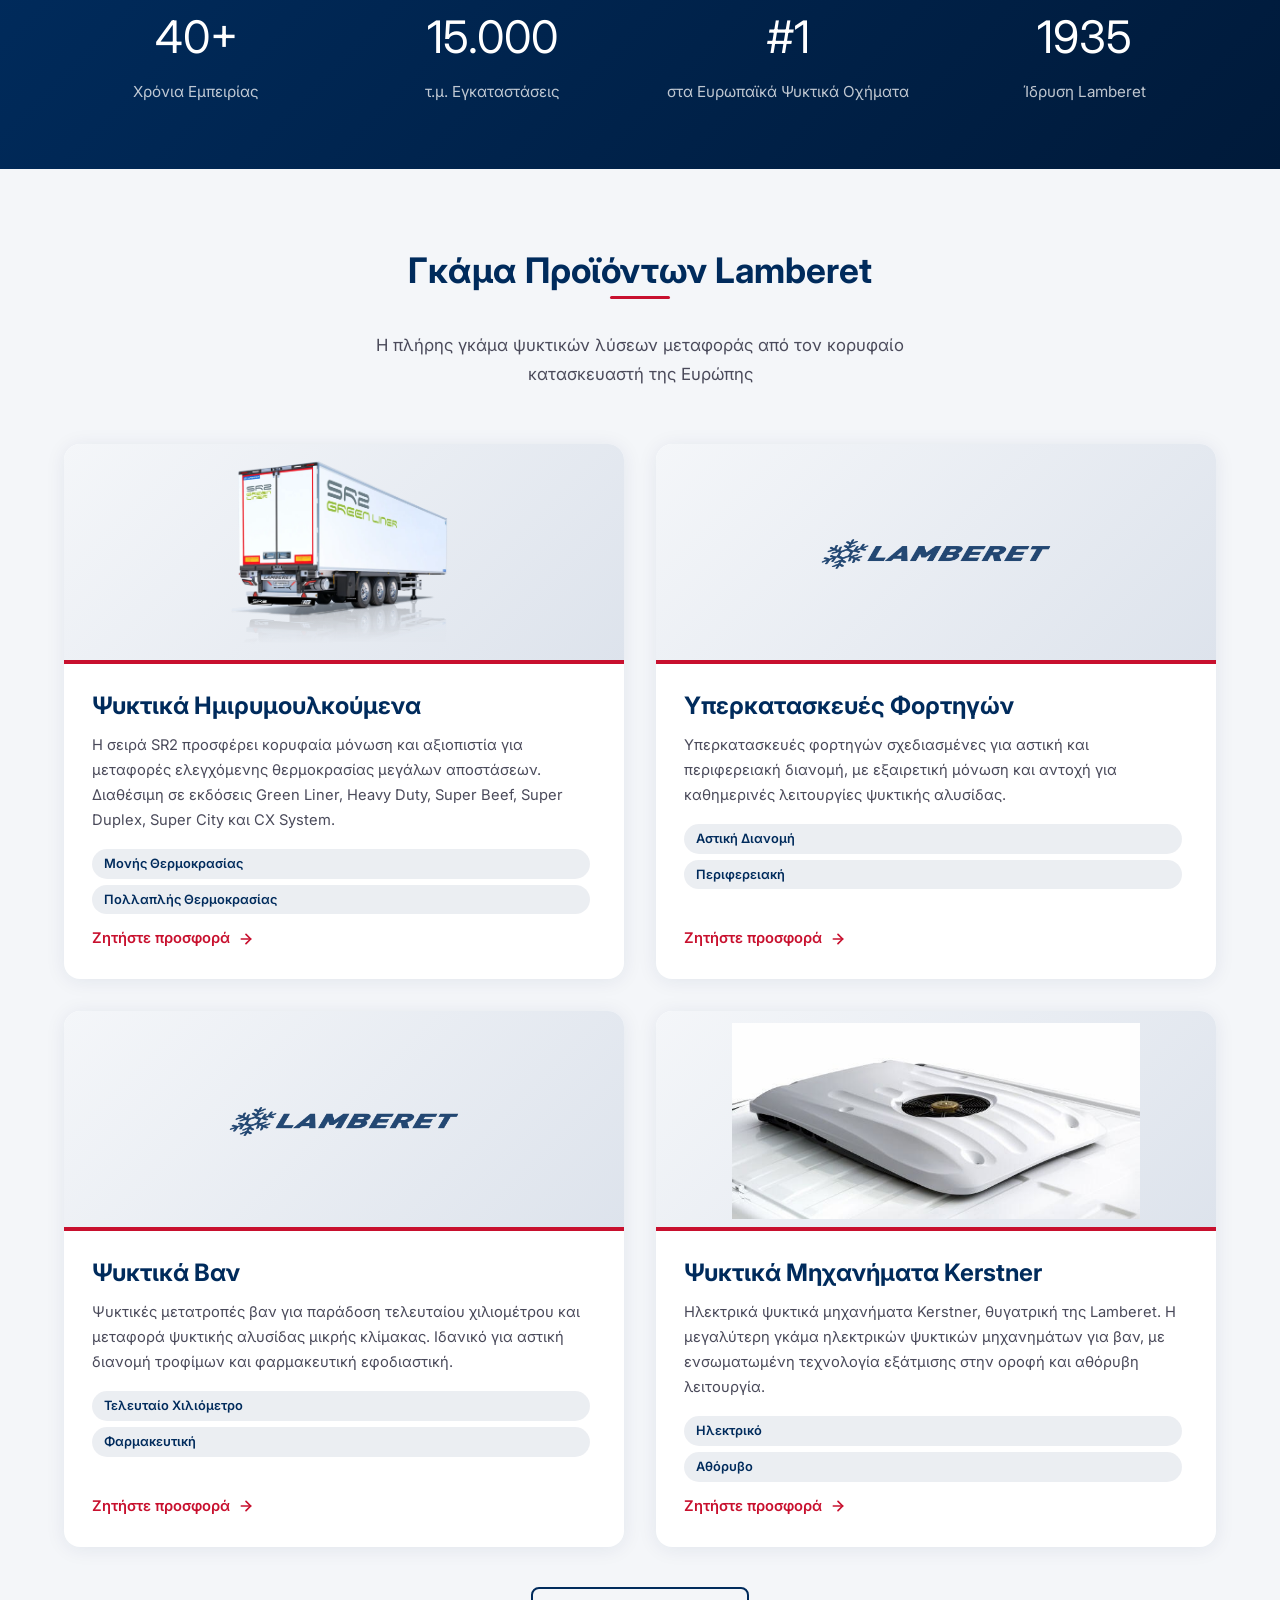
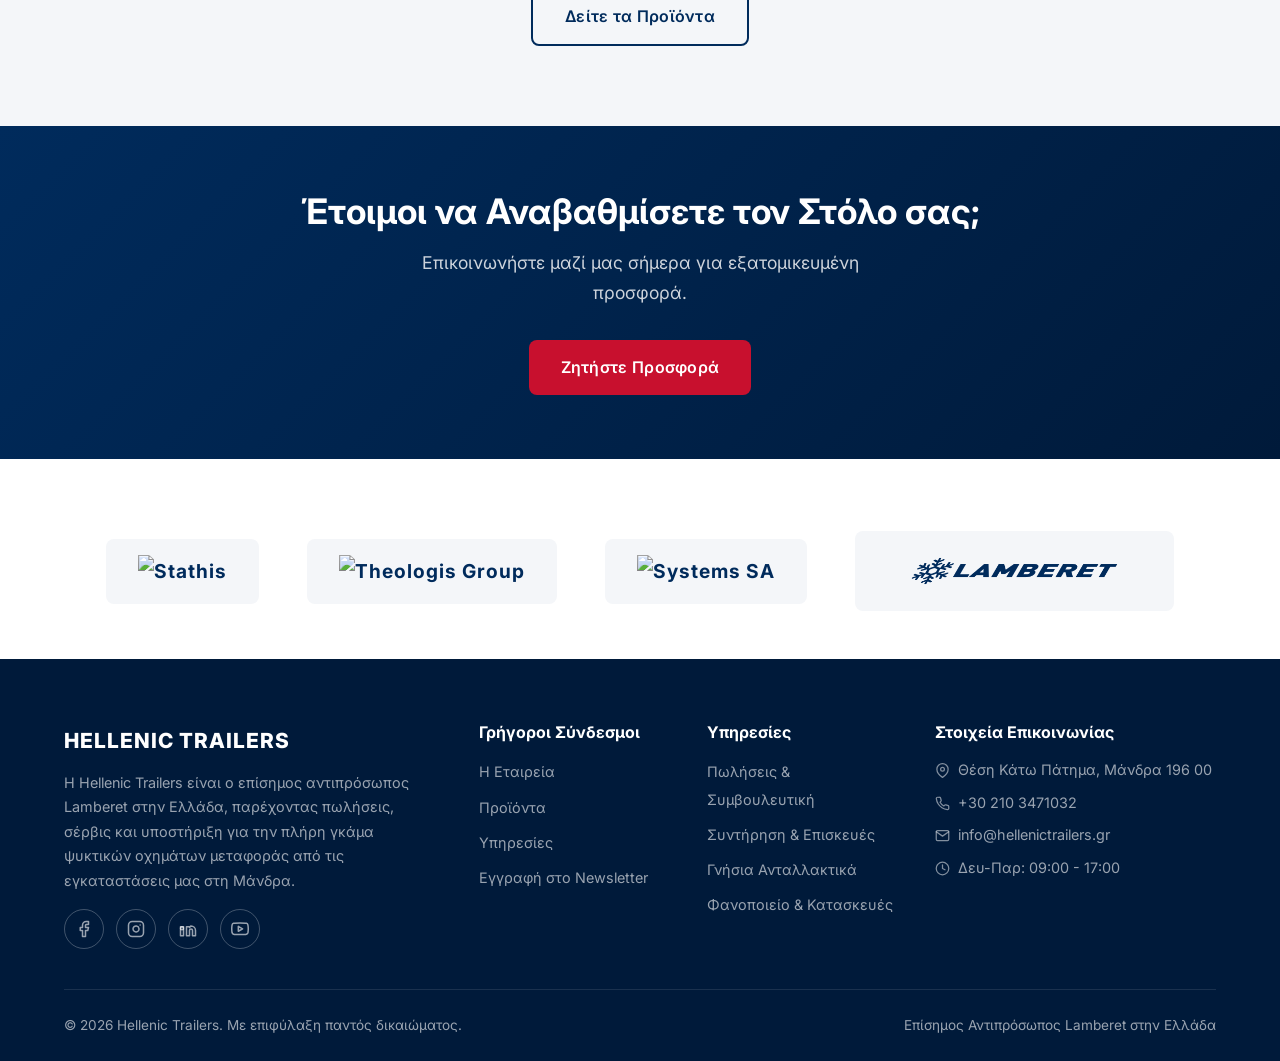
==== commit 1634c5af: "Host the Lamberet product photos on the site instead of lamberet.fr lamberet.fr no longer responds, " ====
--- a/index.html
+++ b/index.html
@@ -19,7 +19,7 @@
   <link rel="preconnect" href="https://fonts.googleapis.com">
   <link rel="preconnect" href="https://fonts.gstatic.com" crossorigin>
   <link href="https://fonts.googleapis.com/css2?family=Inter:wght@400;500;600;700;800&display=swap" rel="stylesheet">
-  <link rel="stylesheet" href="css/style.css?v=40">
+  <link rel="stylesheet" href="css/style.css?v=41">
   <!-- Hero background is the LCP element, so fetch it early -->
   <link rel="preload" as="image" href="images/mitsopoulos-super-beef.jpeg" fetchpriority="high">
 
@@ -191,7 +191,7 @@
       </div>
       <div class="products-grid">
         <div class="product-card">
-          <div class="product-image"><img src="https://www.lamberet.fr/uk/upload_vehicule/277SR2_-_GreenLiner_2022_deco_bd.png" alt="Lamberet SR2 Semi-Trailer" loading="lazy" decoding="async"></div>
+          <div class="product-image"><img src="images/lamberet-sr2-green-liner.webp" alt="Lamberet SR2 Semi-Trailer" loading="lazy" decoding="async"></div>
           <div class="product-info">
             <h3 data-i18n="products.semi.title">Ψυκτικά Ημιρυμουλκούμενα</h3>
             <p data-i18n="products.semi.text">Η σειρά SR2 προσφέρει κορυφαία μόνωση και αξιοπιστία για μεταφορές ελεγχόμενης θερμοκρασίας μεγάλων αποστάσεων. Διαθέσιμη σε εκδόσεις Green Liner, Heavy Duty, Super Beef, Super Duplex, Super City και CX System.</p>
@@ -201,7 +201,7 @@
           </div>
         </div>
         <div class="product-card">
-          <div class="product-image"><img src="https://www.lamberet.fr/uk/upload_vehicule/515RENAULT_porteur.png" alt="Lamberet Truck Body" loading="lazy" decoding="async"></div>
+          <div class="product-image"><img src="images/logo-lamberet.png" alt="Lamberet Truck Body" class="img-placeholder" loading="lazy" decoding="async"></div>
           <div class="product-info">
             <h3 data-i18n="products.truck.title">Υπερκατασκευές Φορτηγών</h3>
             <p data-i18n="products.truck.text">Υπερκατασκευές φορτηγών σχεδιασμένες για αστική και περιφερειακή διανομή, με εξαιρετική μόνωση και αντοχή για καθημερινές λειτουργίες ψυκτικής αλυσίδας.</p>
@@ -211,7 +211,7 @@
           </div>
         </div>
         <div class="product-card">
-          <div class="product-image"><img src="https://www.lamberet.fr/uk/vignette_vehicule_500/RENAULT_Trafic_arriere_bd.jpg" alt="Lamberet Refrigerated Van - Insulated Interior" loading="lazy" decoding="async"></div>
+          <div class="product-image"><img src="images/logo-lamberet.png" alt="Lamberet Refrigerated Van" class="img-placeholder" loading="lazy" decoding="async"></div>
           <div class="product-info">
             <h3 data-i18n="products.van.title">Ψυκτικά Βαν</h3>
             <p data-i18n="products.van.text">Ψυκτικές μετατροπές βαν για παράδοση τελευταίου χιλιομέτρου και μεταφορά ψυκτικής αλυσίδας μικρής κλίμακας. Ιδανικό για αστική διανομή τροφίμων και φαρμακευτική εφοδιαστική.</p>
@@ -221,7 +221,7 @@
           </div>
         </div>
         <div class="product-card">
-          <div class="product-image"><img src="https://lamberet.fr/uk/upload_kerstner/CJ103EARS.jpg" alt="Kerstner Refrigeration Unit" loading="lazy" decoding="async"></div>
+          <div class="product-image"><img src="images/kerstner-refrigeration-unit.jpg" alt="Kerstner Refrigeration Unit" loading="lazy" decoding="async"></div>
           <div class="product-info">
             <h3 data-i18n="products.kerstner.title">Ψυκτικά Μηχανήματα Kerstner</h3>
             <p data-i18n="products.kerstner.text">Ηλεκτρικά ψυκτικά μηχανήματα Kerstner, θυγατρική της Lamberet. Η μεγαλύτερη γκάμα ηλεκτρικών ψυκτικών μηχανημάτων για βαν, με ενσωματωμένη τεχνολογία εξάτμισης στην οροφή και αθόρυβη λειτουργία.</p>
--- a/css/style.css
+++ b/css/style.css
@@ -633,7 +633,15 @@
   height: 100%;
   object-fit: contain;
   padding: 12px;
+  font-size: 0.875rem; /* alt text stays small if an image ever fails to load */
   transition: transform 0.4s ease;
+}
+
+/* Temporary stand-in (Lamberet logo) until a real product photo exists */
+.product-image img.img-placeholder {
+  width: 55%;
+  height: auto;
+  opacity: 0.85;
 }
 
 .product-card:hover .product-image img {
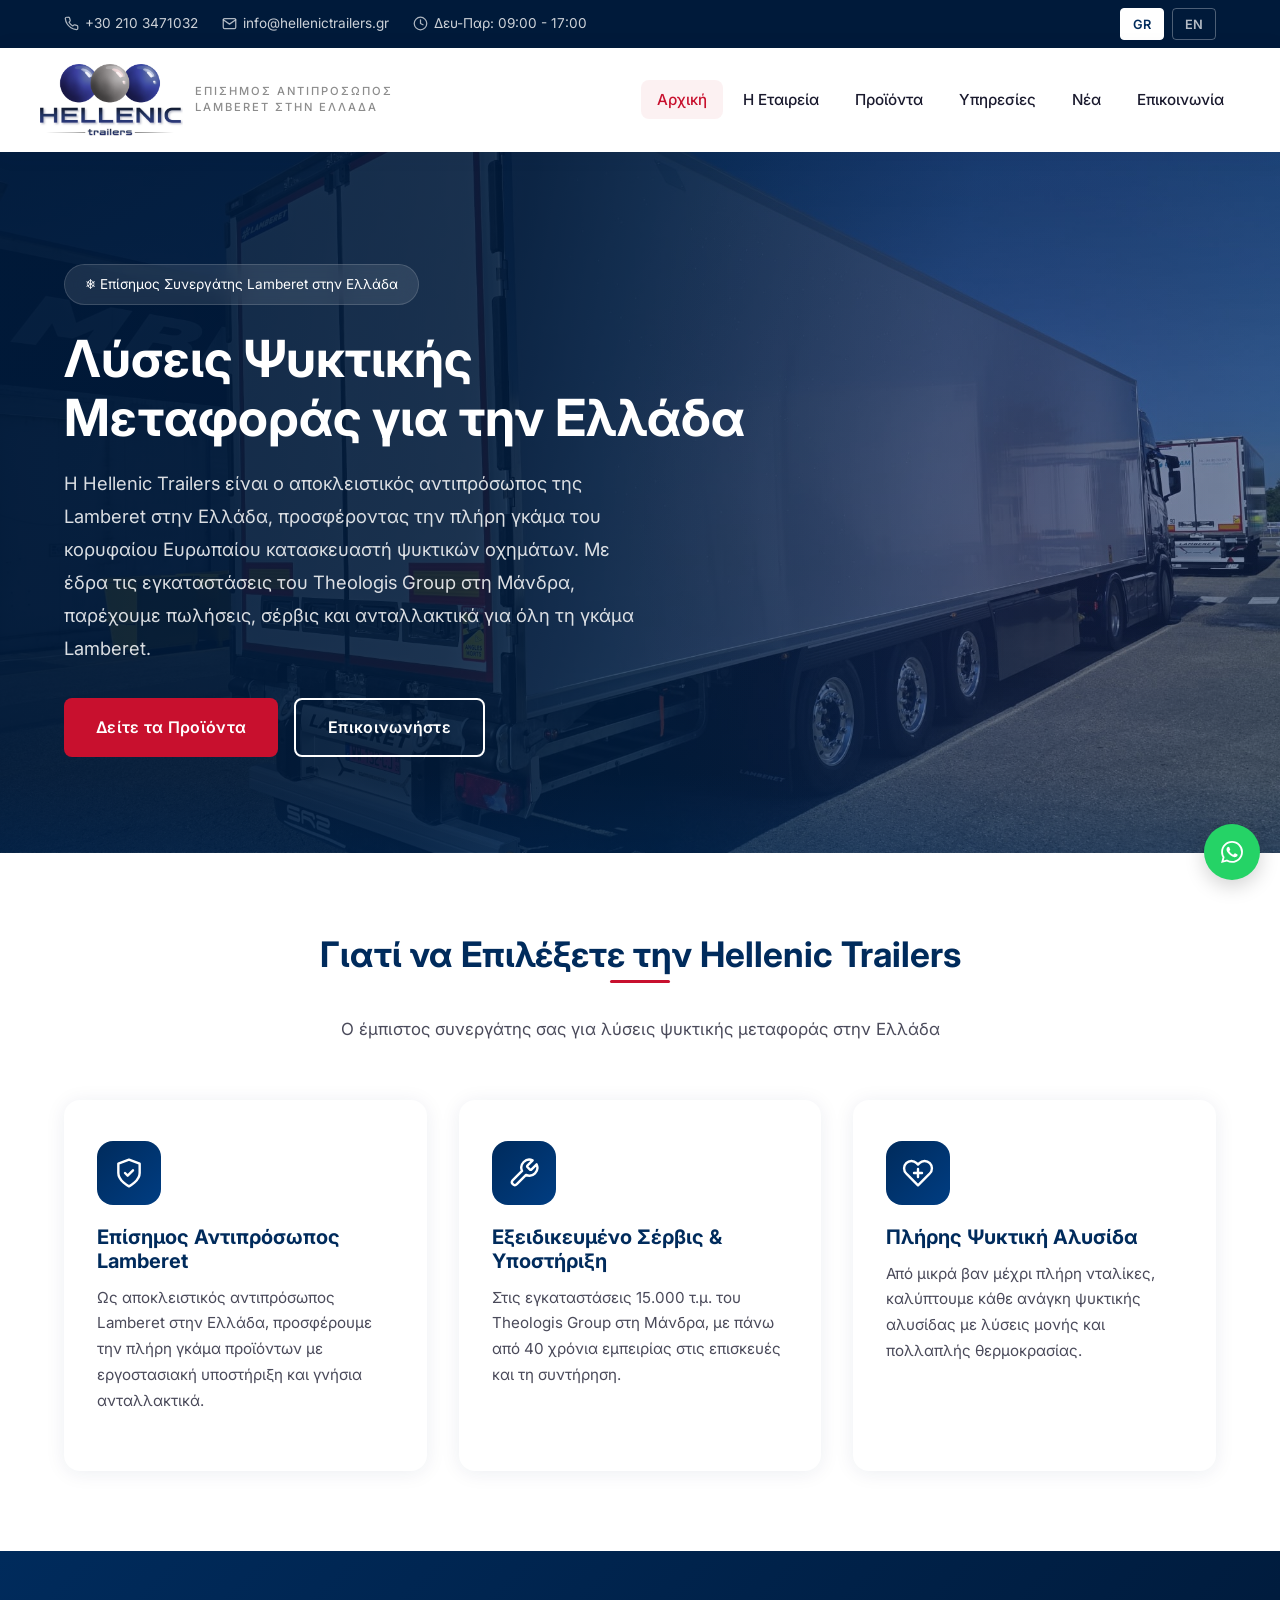
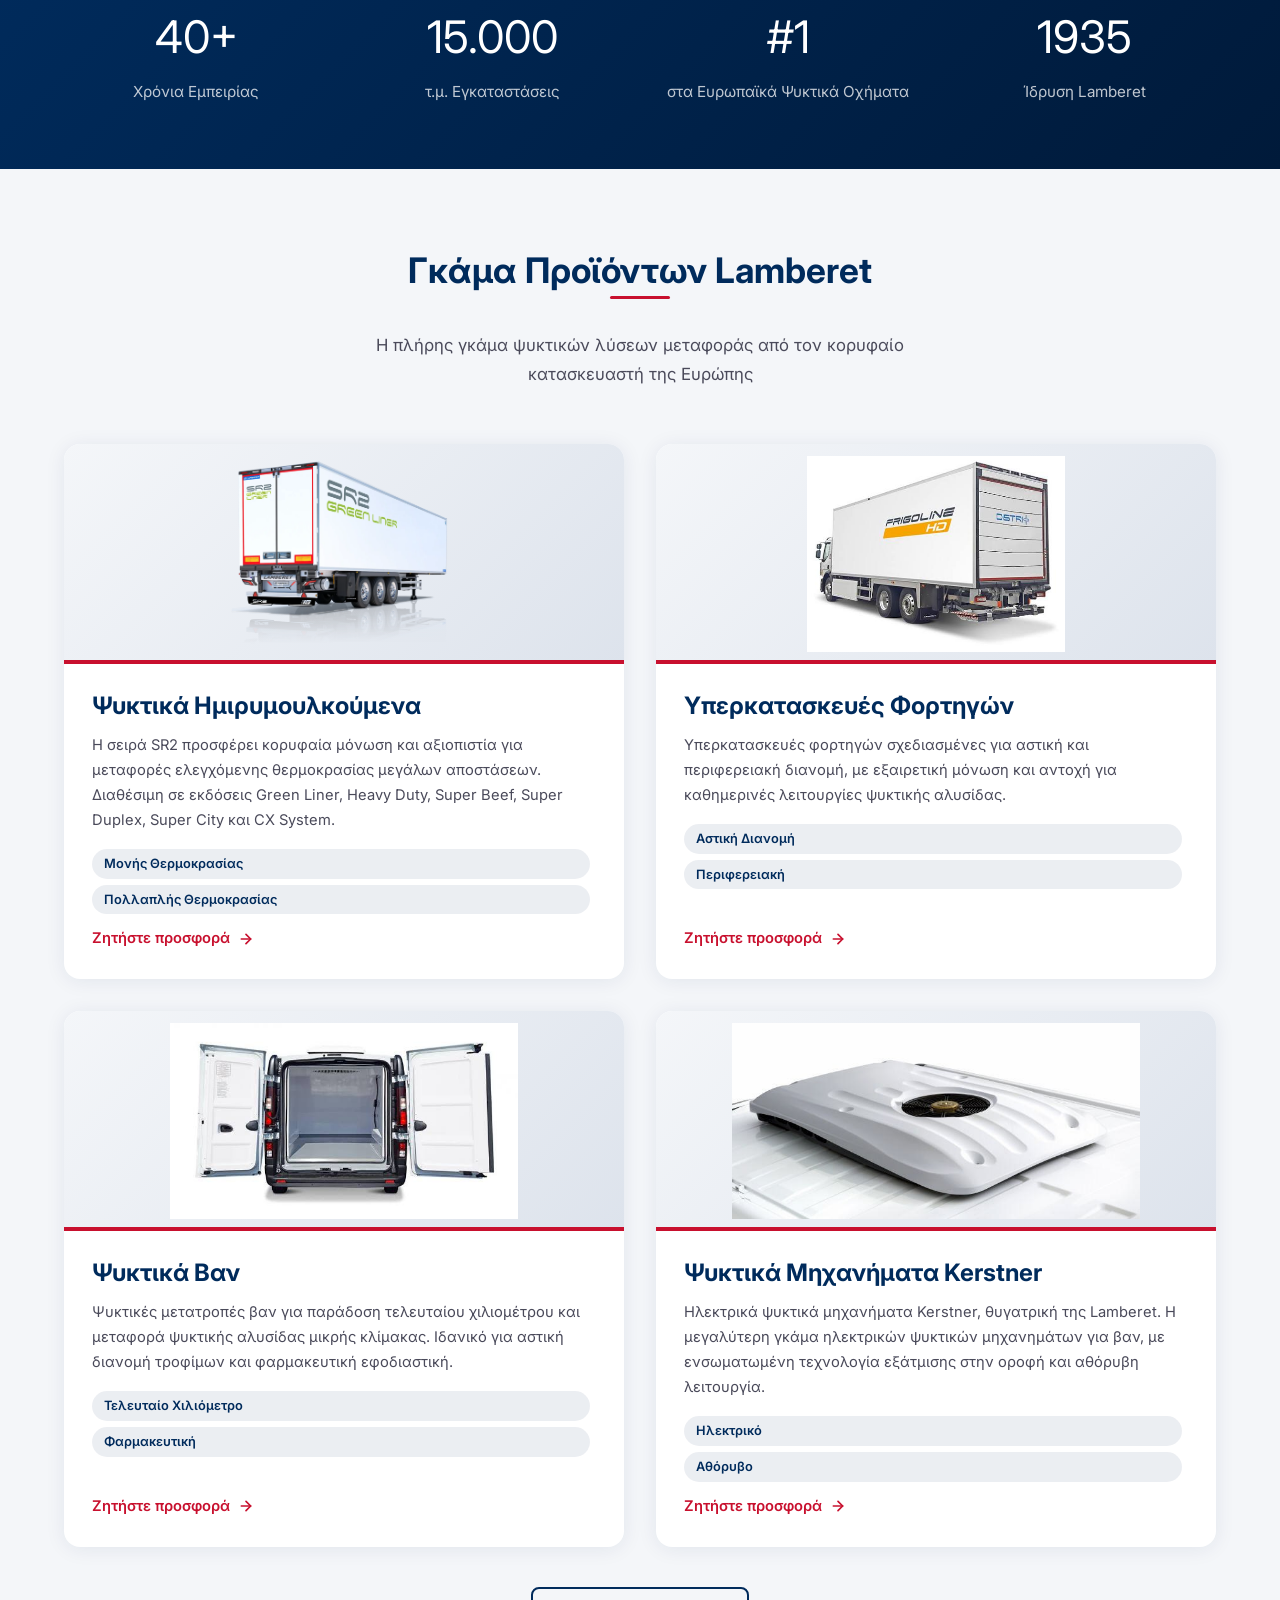
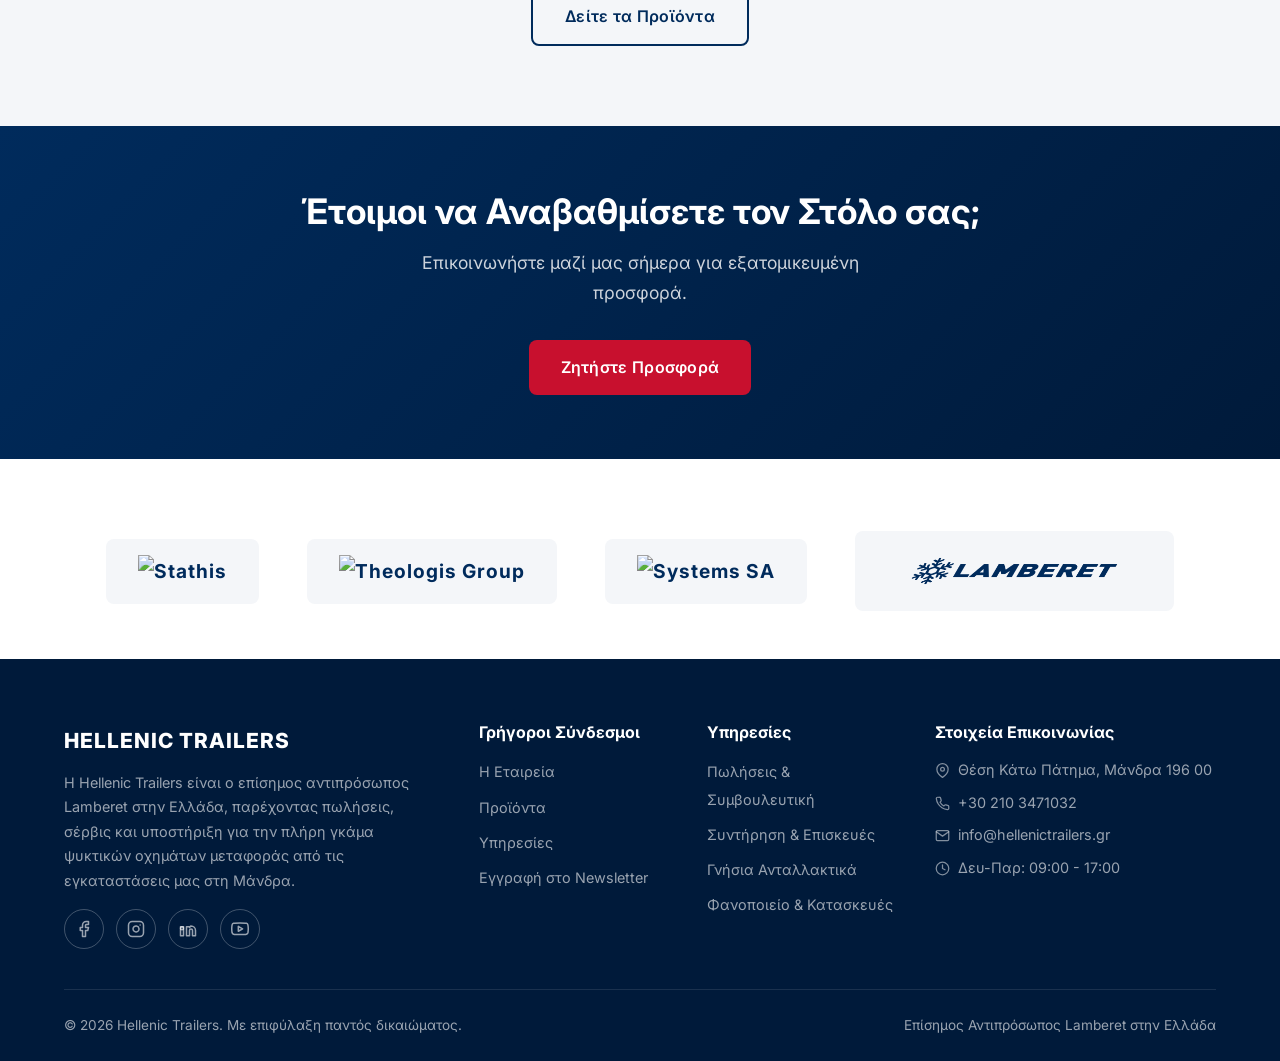
==== commit 7347b838: "Use the owner's truck-body and van photos in place of the Lamberet logo The owner uploaded Rigid.jpe" ====
--- a/index.html
+++ b/index.html
@@ -19,7 +19,7 @@
   <link rel="preconnect" href="https://fonts.googleapis.com">
   <link rel="preconnect" href="https://fonts.gstatic.com" crossorigin>
   <link href="https://fonts.googleapis.com/css2?family=Inter:wght@400;500;600;700;800&display=swap" rel="stylesheet">
-  <link rel="stylesheet" href="css/style.css?v=41">
+  <link rel="stylesheet" href="css/style.css?v=42">
   <!-- Hero background is the LCP element, so fetch it early -->
   <link rel="preload" as="image" href="images/mitsopoulos-super-beef.jpeg" fetchpriority="high">
 
@@ -201,7 +201,7 @@
           </div>
         </div>
         <div class="product-card">
-          <div class="product-image"><img src="images/logo-lamberet.png" alt="Lamberet Truck Body" class="img-placeholder" loading="lazy" decoding="async"></div>
+          <div class="product-image"><img src="images/lamberet-truck-body.jpg" alt="Lamberet Truck Body" loading="lazy" decoding="async"></div>
           <div class="product-info">
             <h3 data-i18n="products.truck.title">Υπερκατασκευές Φορτηγών</h3>
             <p data-i18n="products.truck.text">Υπερκατασκευές φορτηγών σχεδιασμένες για αστική και περιφερειακή διανομή, με εξαιρετική μόνωση και αντοχή για καθημερινές λειτουργίες ψυκτικής αλυσίδας.</p>
@@ -211,7 +211,7 @@
           </div>
         </div>
         <div class="product-card">
-          <div class="product-image"><img src="images/logo-lamberet.png" alt="Lamberet Refrigerated Van" class="img-placeholder" loading="lazy" decoding="async"></div>
+          <div class="product-image"><img src="images/lamberet-refrigerated-van.jpg" alt="Lamberet Refrigerated Van - Insulated Interior" loading="lazy" decoding="async"></div>
           <div class="product-info">
             <h3 data-i18n="products.van.title">Ψυκτικά Βαν</h3>
             <p data-i18n="products.van.text">Ψυκτικές μετατροπές βαν για παράδοση τελευταίου χιλιομέτρου και μεταφορά ψυκτικής αλυσίδας μικρής κλίμακας. Ιδανικό για αστική διανομή τροφίμων και φαρμακευτική εφοδιαστική.</p>
--- a/css/style.css
+++ b/css/style.css
@@ -637,13 +637,6 @@
   transition: transform 0.4s ease;
 }
 
-/* Temporary stand-in (Lamberet logo) until a real product photo exists */
-.product-image img.img-placeholder {
-  width: 55%;
-  height: auto;
-  opacity: 0.85;
-}
-
 .product-card:hover .product-image img {
   transform: scale(1.05);
 }
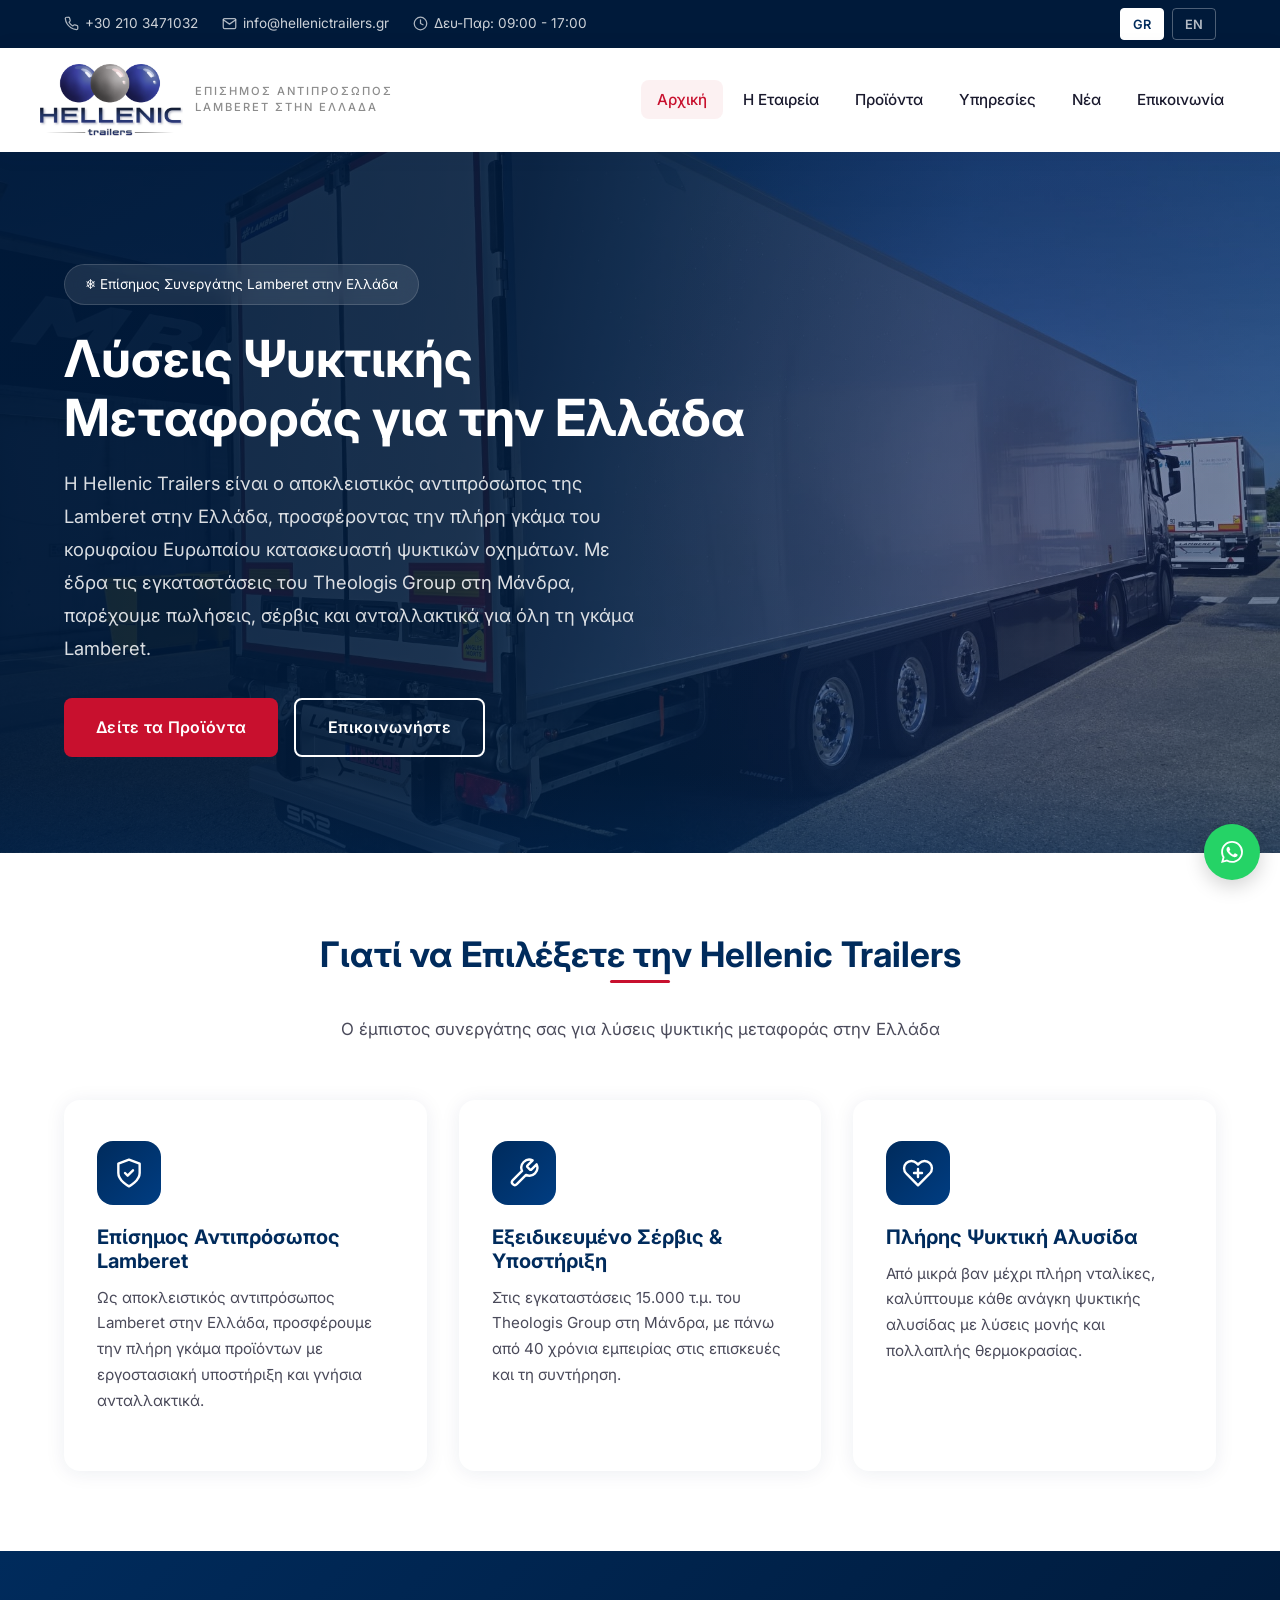
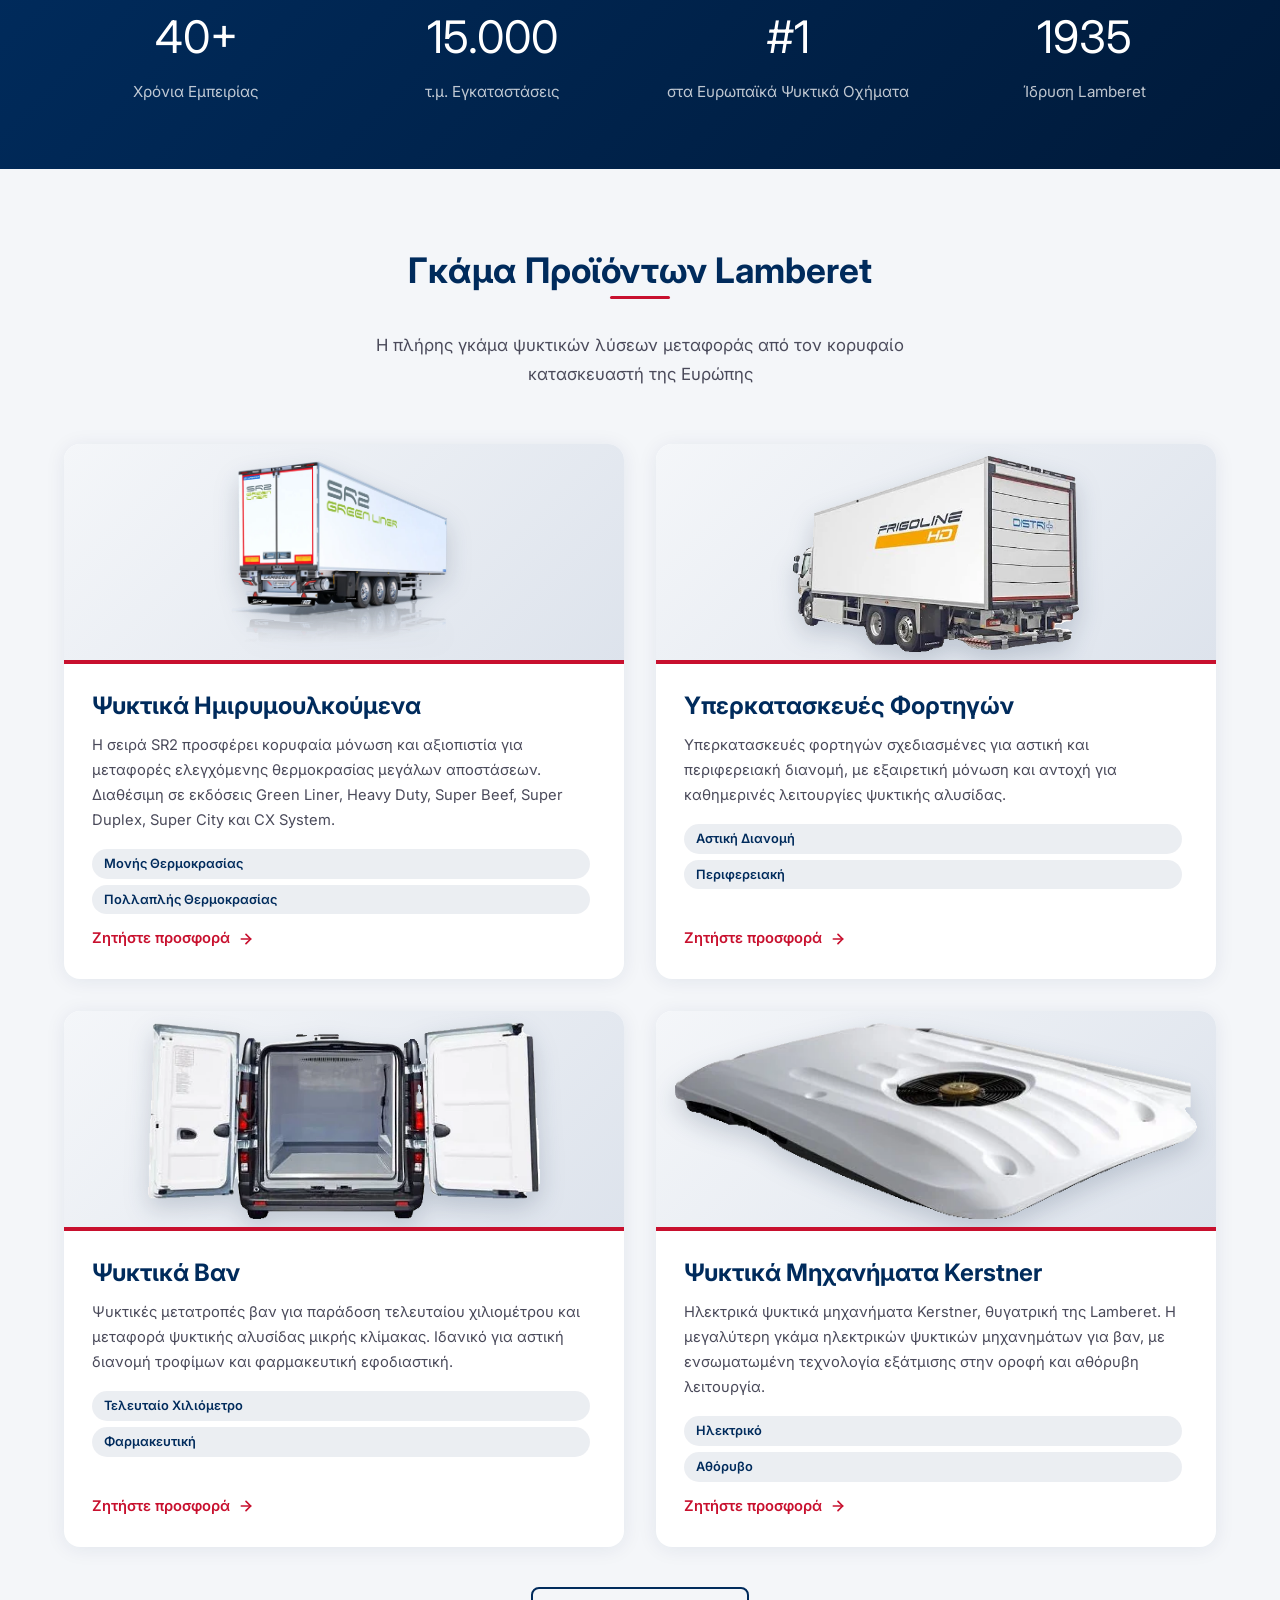
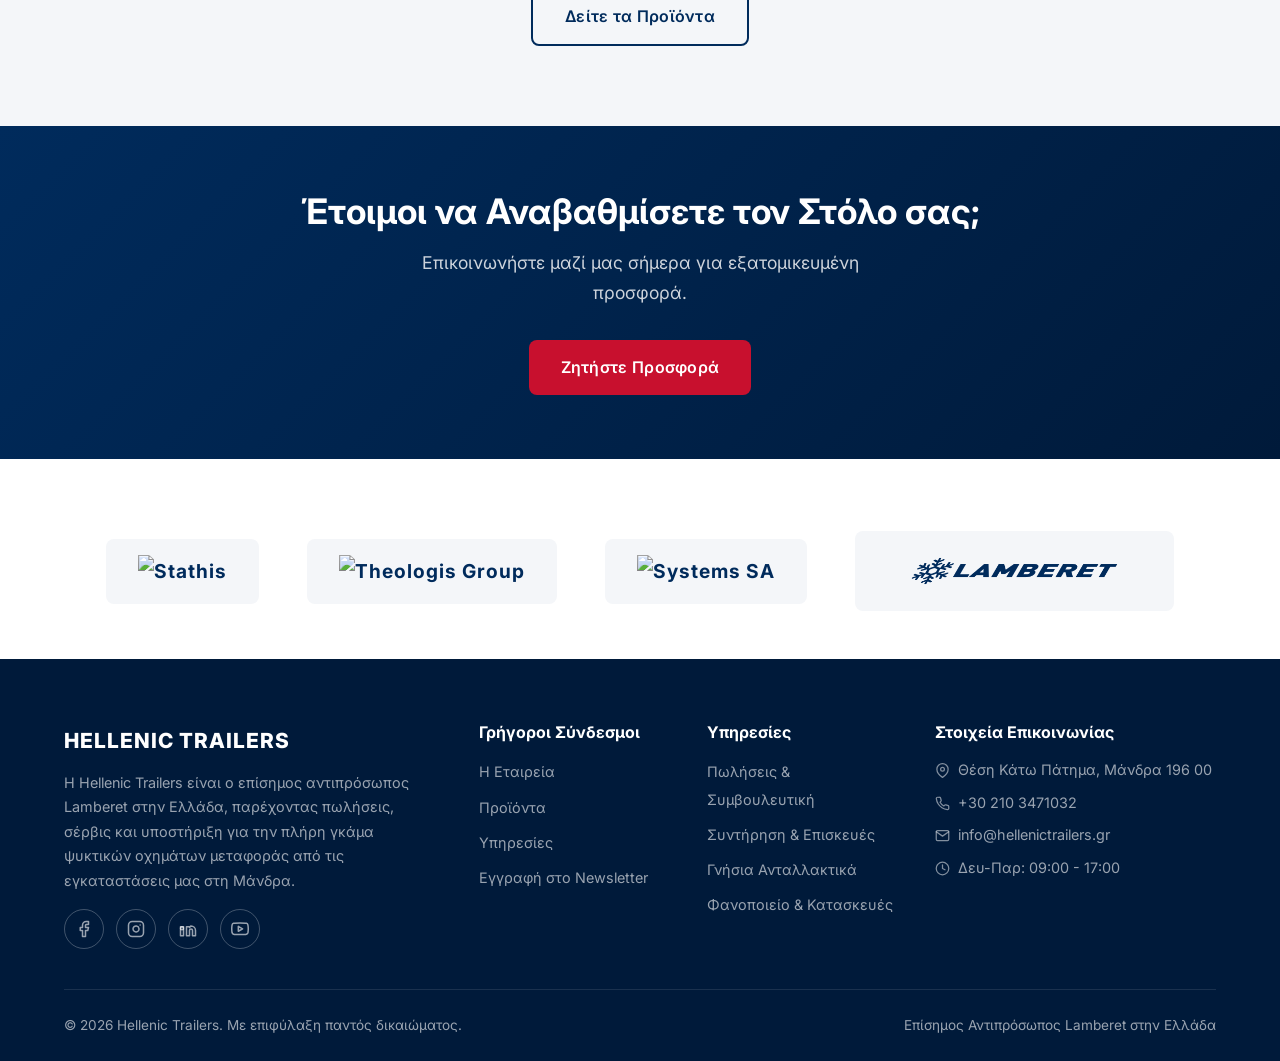
==== commit 299731b6: "Cut the white background out of the truck, van and Kerstner photos The three product photos sat in w" ====
--- a/index.html
+++ b/index.html
@@ -19,7 +19,7 @@
   <link rel="preconnect" href="https://fonts.googleapis.com">
   <link rel="preconnect" href="https://fonts.gstatic.com" crossorigin>
   <link href="https://fonts.googleapis.com/css2?family=Inter:wght@400;500;600;700;800&display=swap" rel="stylesheet">
-  <link rel="stylesheet" href="css/style.css?v=42">
+  <link rel="stylesheet" href="css/style.css?v=43">
   <!-- Hero background is the LCP element, so fetch it early -->
   <link rel="preload" as="image" href="images/mitsopoulos-super-beef.jpeg" fetchpriority="high">
 
@@ -201,7 +201,7 @@
           </div>
         </div>
         <div class="product-card">
-          <div class="product-image"><img src="images/lamberet-truck-body.jpg" alt="Lamberet Truck Body" loading="lazy" decoding="async"></div>
+          <div class="product-image"><img src="images/lamberet-truck-body.webp" alt="Lamberet Truck Body" loading="lazy" decoding="async"></div>
           <div class="product-info">
             <h3 data-i18n="products.truck.title">Υπερκατασκευές Φορτηγών</h3>
             <p data-i18n="products.truck.text">Υπερκατασκευές φορτηγών σχεδιασμένες για αστική και περιφερειακή διανομή, με εξαιρετική μόνωση και αντοχή για καθημερινές λειτουργίες ψυκτικής αλυσίδας.</p>
@@ -211,7 +211,7 @@
           </div>
         </div>
         <div class="product-card">
-          <div class="product-image"><img src="images/lamberet-refrigerated-van.jpg" alt="Lamberet Refrigerated Van - Insulated Interior" loading="lazy" decoding="async"></div>
+          <div class="product-image"><img src="images/lamberet-refrigerated-van.webp" alt="Lamberet Refrigerated Van - Insulated Interior" loading="lazy" decoding="async"></div>
           <div class="product-info">
             <h3 data-i18n="products.van.title">Ψυκτικά Βαν</h3>
             <p data-i18n="products.van.text">Ψυκτικές μετατροπές βαν για παράδοση τελευταίου χιλιομέτρου και μεταφορά ψυκτικής αλυσίδας μικρής κλίμακας. Ιδανικό για αστική διανομή τροφίμων και φαρμακευτική εφοδιαστική.</p>
@@ -221,7 +221,7 @@
           </div>
         </div>
         <div class="product-card">
-          <div class="product-image"><img src="images/kerstner-refrigeration-unit.jpg" alt="Kerstner Refrigeration Unit" loading="lazy" decoding="async"></div>
+          <div class="product-image"><img src="images/kerstner-refrigeration-unit.webp" alt="Kerstner Refrigeration Unit" loading="lazy" decoding="async"></div>
           <div class="product-info">
             <h3 data-i18n="products.kerstner.title">Ψυκτικά Μηχανήματα Kerstner</h3>
             <p data-i18n="products.kerstner.text">Ηλεκτρικά ψυκτικά μηχανήματα Kerstner, θυγατρική της Lamberet. Η μεγαλύτερη γκάμα ηλεκτρικών ψυκτικών μηχανημάτων για βαν, με ενσωματωμένη τεχνολογία εξάτμισης στην οροφή και αθόρυβη λειτουργία.</p>
--- a/css/style.css
+++ b/css/style.css
@@ -634,6 +634,7 @@
   object-fit: contain;
   padding: 12px;
   font-size: 0.875rem; /* alt text stays small if an image ever fails to load */
+  filter: drop-shadow(0 10px 12px rgba(10, 31, 68, 0.18));
   transition: transform 0.4s ease;
 }
 
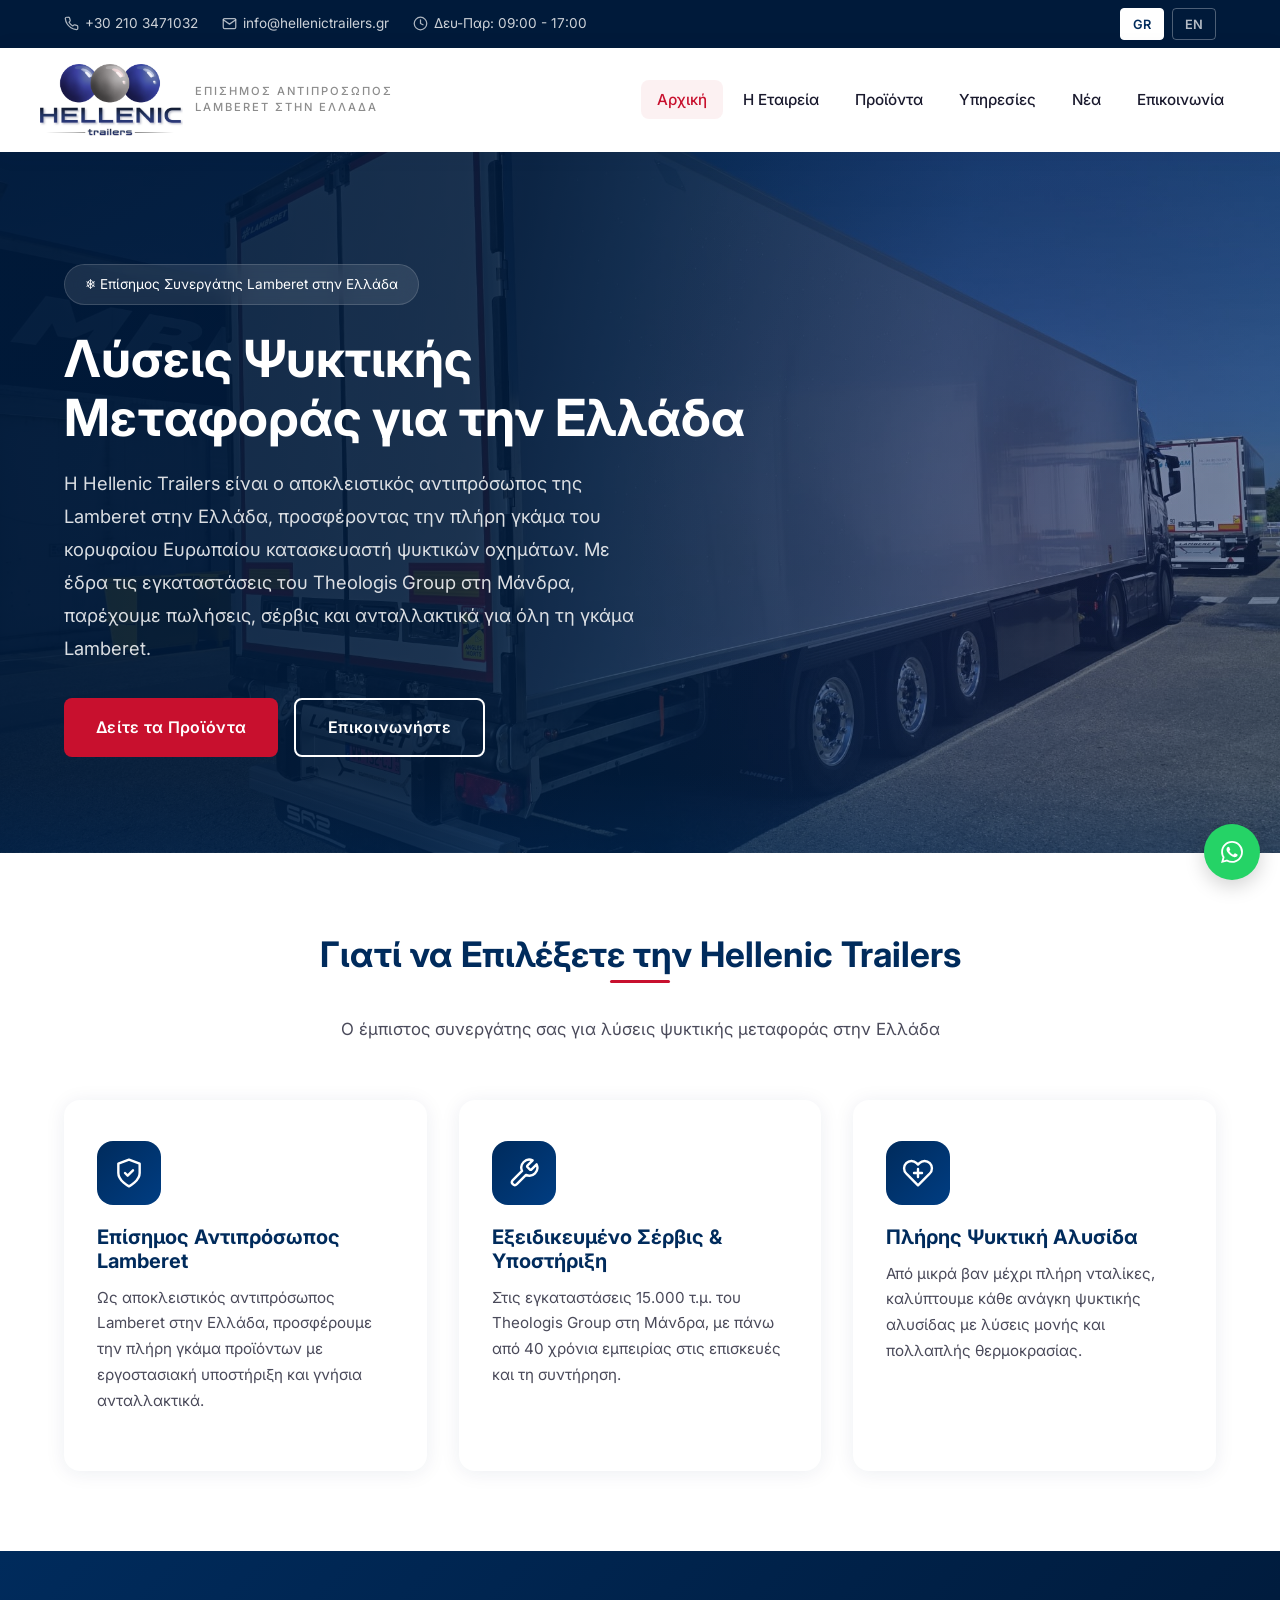
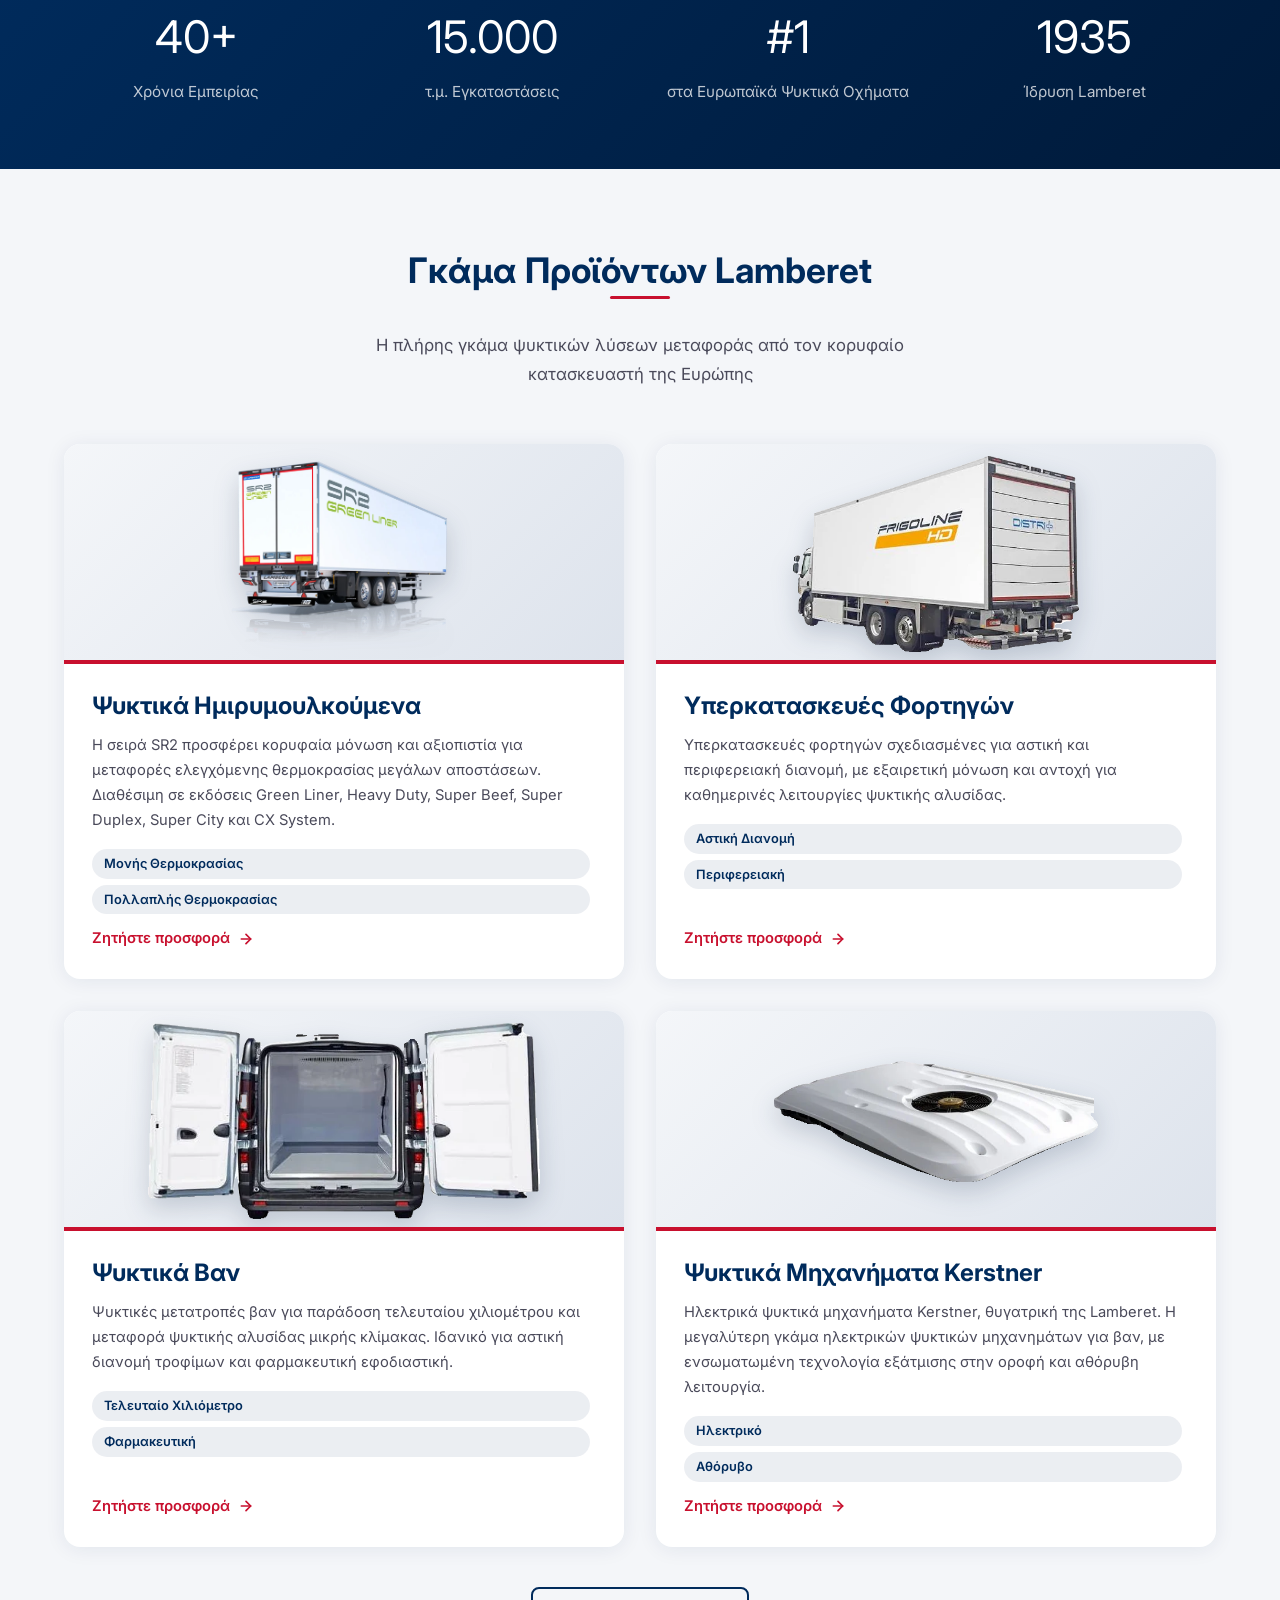
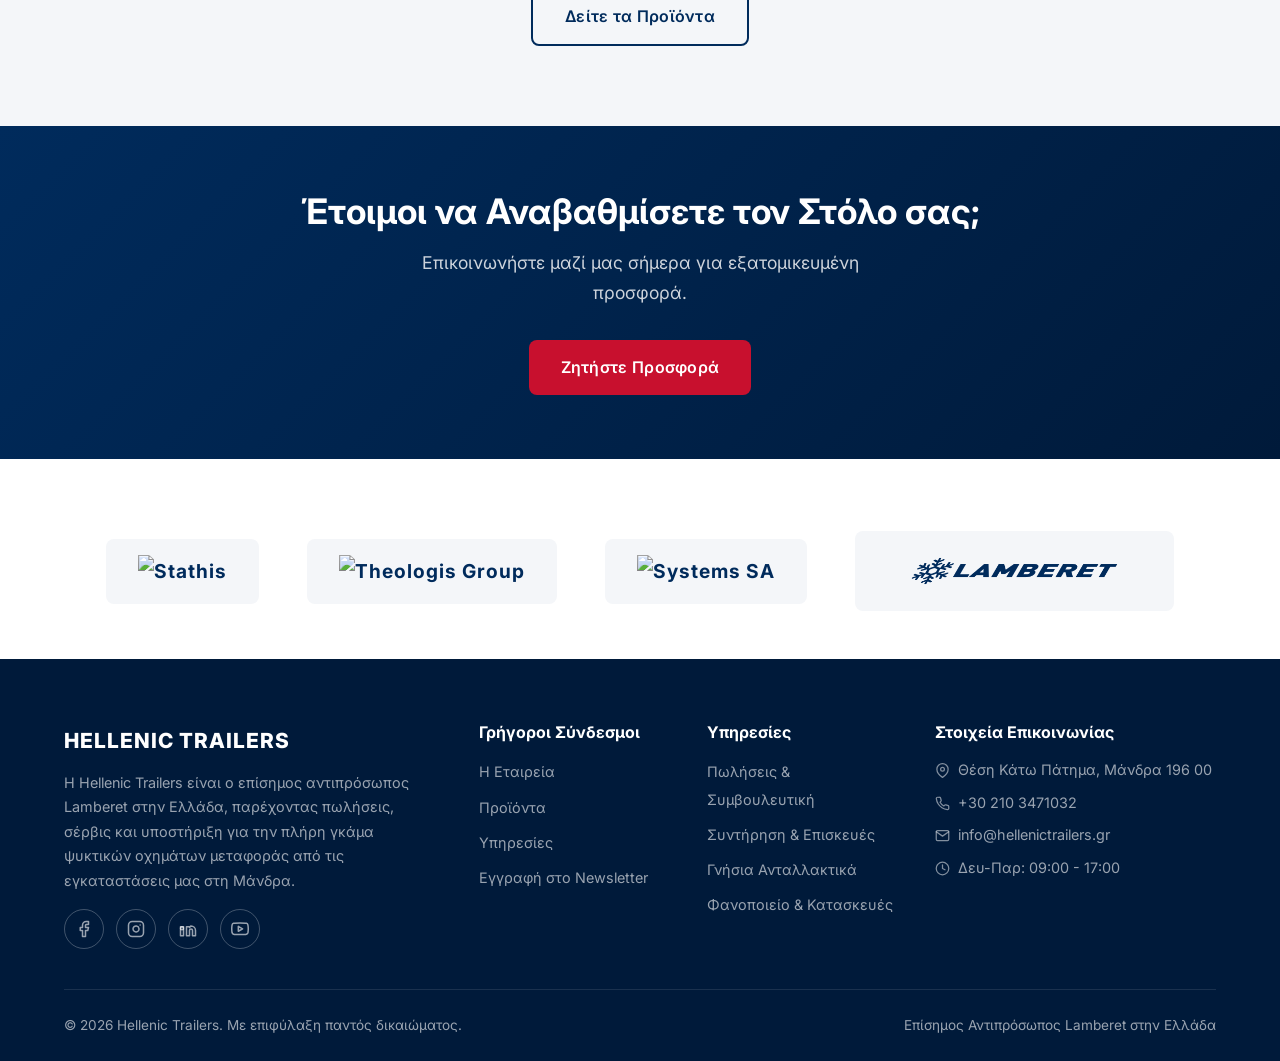
==== commit dca8f184: "Show the Kerstner unit smaller on its product card Without its background the wide, flat roof unit f" ====
--- a/index.html
+++ b/index.html
@@ -19,7 +19,7 @@
   <link rel="preconnect" href="https://fonts.googleapis.com">
   <link rel="preconnect" href="https://fonts.gstatic.com" crossorigin>
   <link href="https://fonts.googleapis.com/css2?family=Inter:wght@400;500;600;700;800&display=swap" rel="stylesheet">
-  <link rel="stylesheet" href="css/style.css?v=43">
+  <link rel="stylesheet" href="css/style.css?v=44">
   <!-- Hero background is the LCP element, so fetch it early -->
   <link rel="preload" as="image" href="images/mitsopoulos-super-beef.jpeg" fetchpriority="high">
 
@@ -221,7 +221,7 @@
           </div>
         </div>
         <div class="product-card">
-          <div class="product-image"><img src="images/kerstner-refrigeration-unit.webp" alt="Kerstner Refrigeration Unit" loading="lazy" decoding="async"></div>
+          <div class="product-image"><img src="images/kerstner-refrigeration-unit.webp" alt="Kerstner Refrigeration Unit" class="img-compact" loading="lazy" decoding="async"></div>
           <div class="product-info">
             <h3 data-i18n="products.kerstner.title">Ψυκτικά Μηχανήματα Kerstner</h3>
             <p data-i18n="products.kerstner.text">Ηλεκτρικά ψυκτικά μηχανήματα Kerstner, θυγατρική της Lamberet. Η μεγαλύτερη γκάμα ηλεκτρικών ψυκτικών μηχανημάτων για βαν, με ενσωματωμένη τεχνολογία εξάτμισης στην οροφή και αθόρυβη λειτουργία.</p>
--- a/css/style.css
+++ b/css/style.css
@@ -638,6 +638,12 @@
   transition: transform 0.4s ease;
 }
 
+/* Wide, flat subjects (the Kerstner roof unit) would otherwise fill the whole card */
+.product-image img.img-compact {
+  width: 62%;
+  height: auto;
+}
+
 .product-card:hover .product-image img {
   transform: scale(1.05);
 }
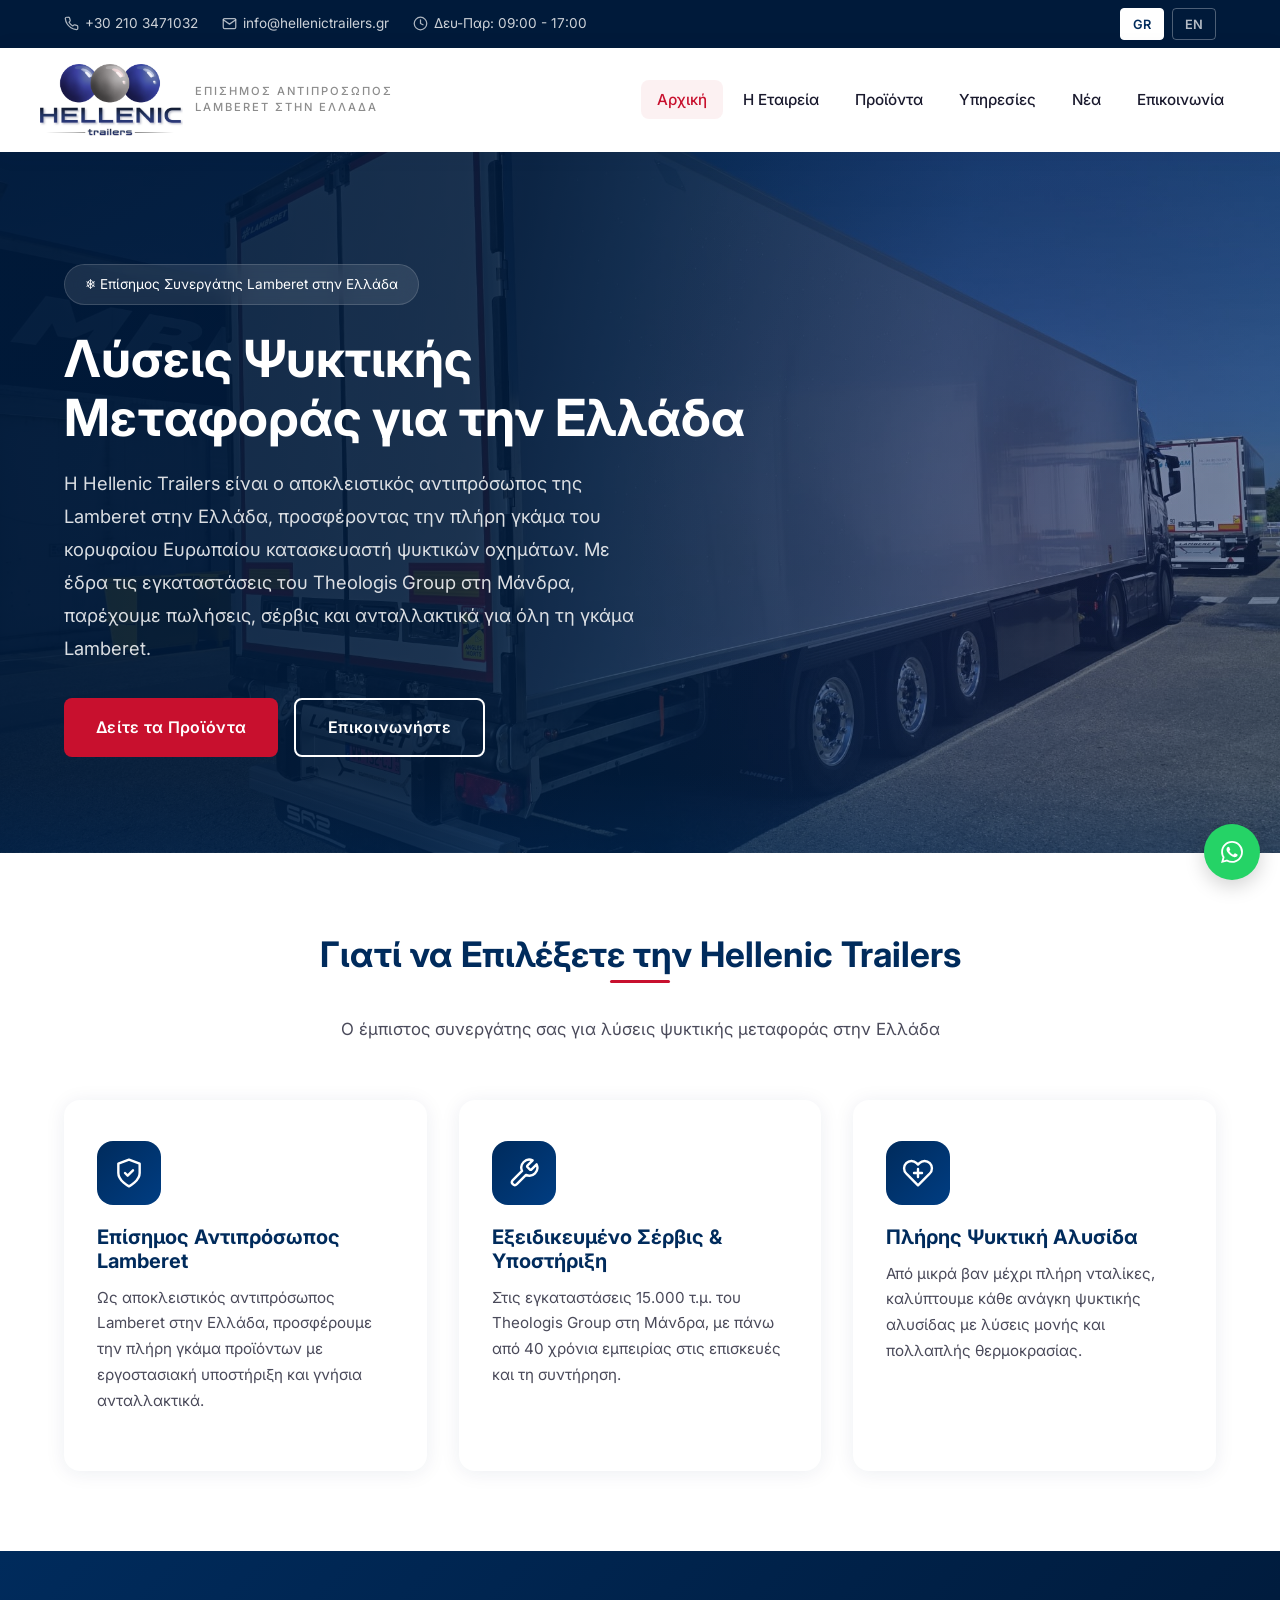
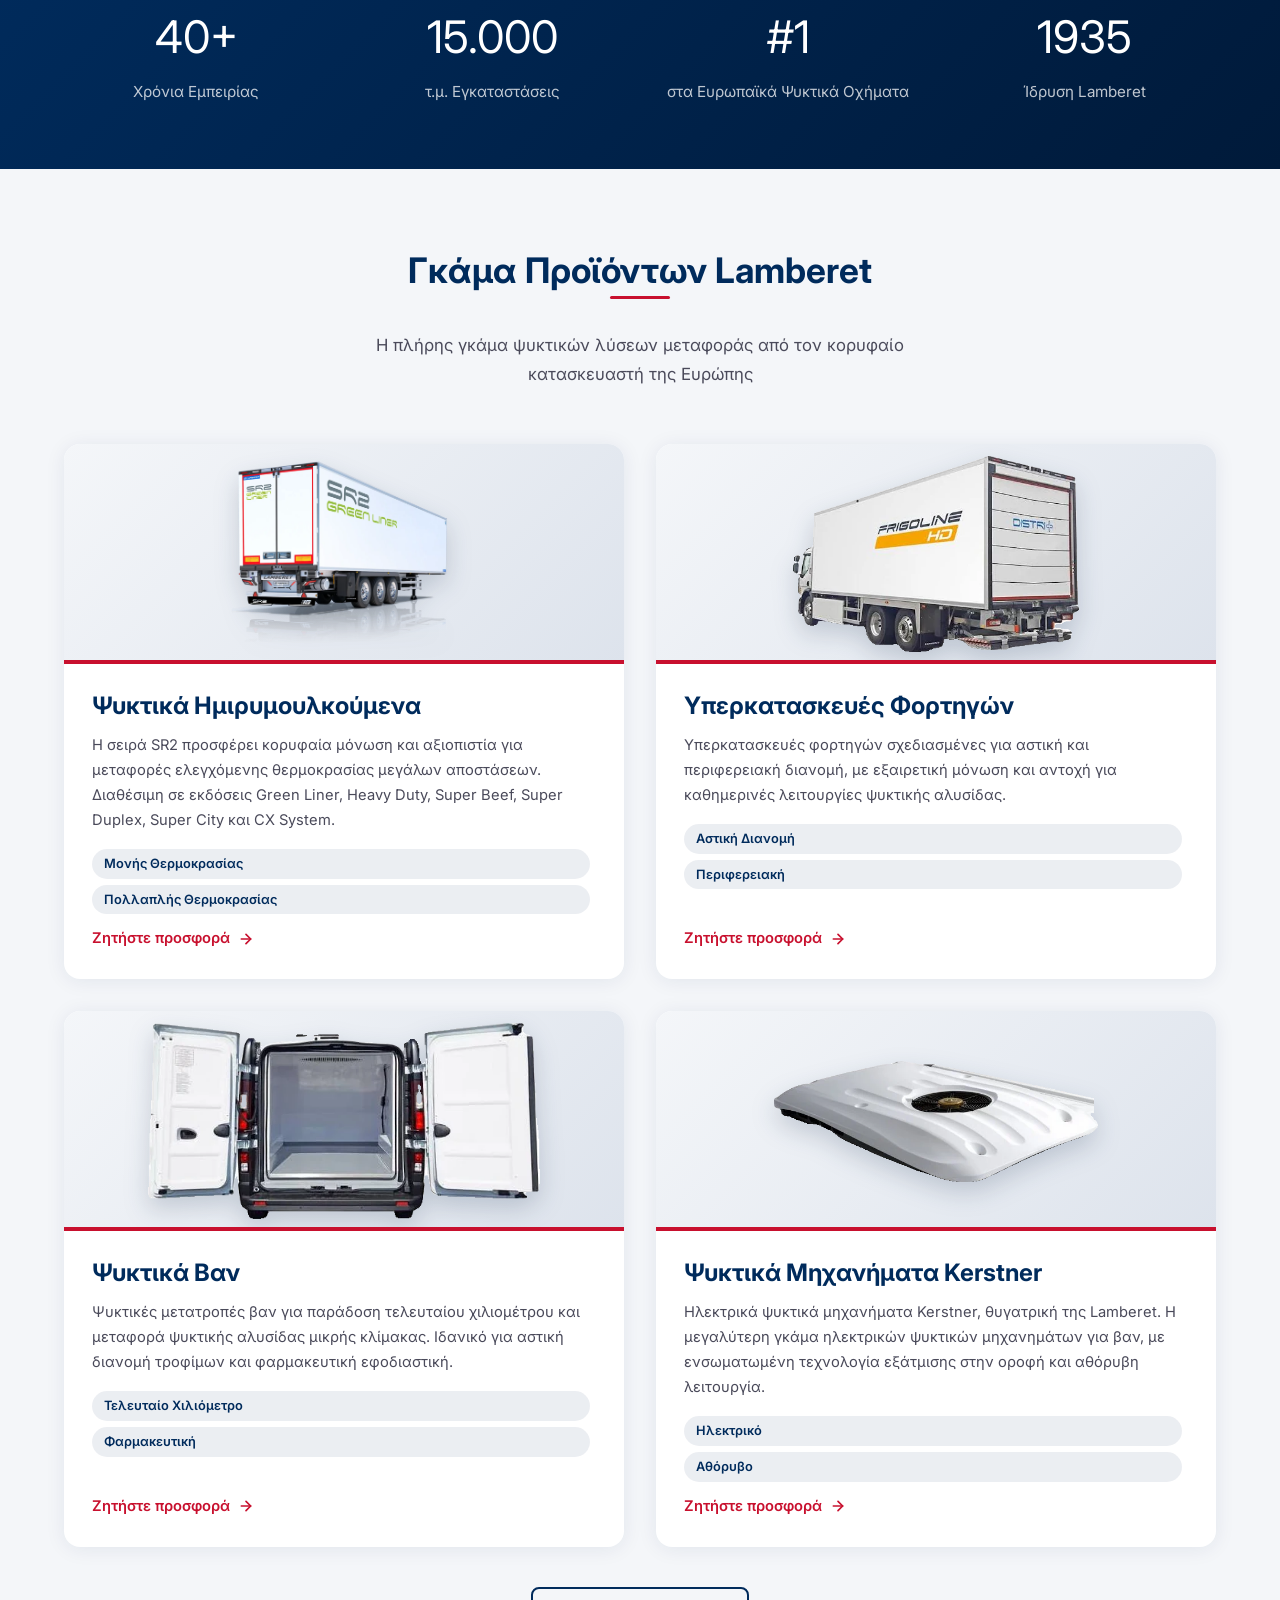
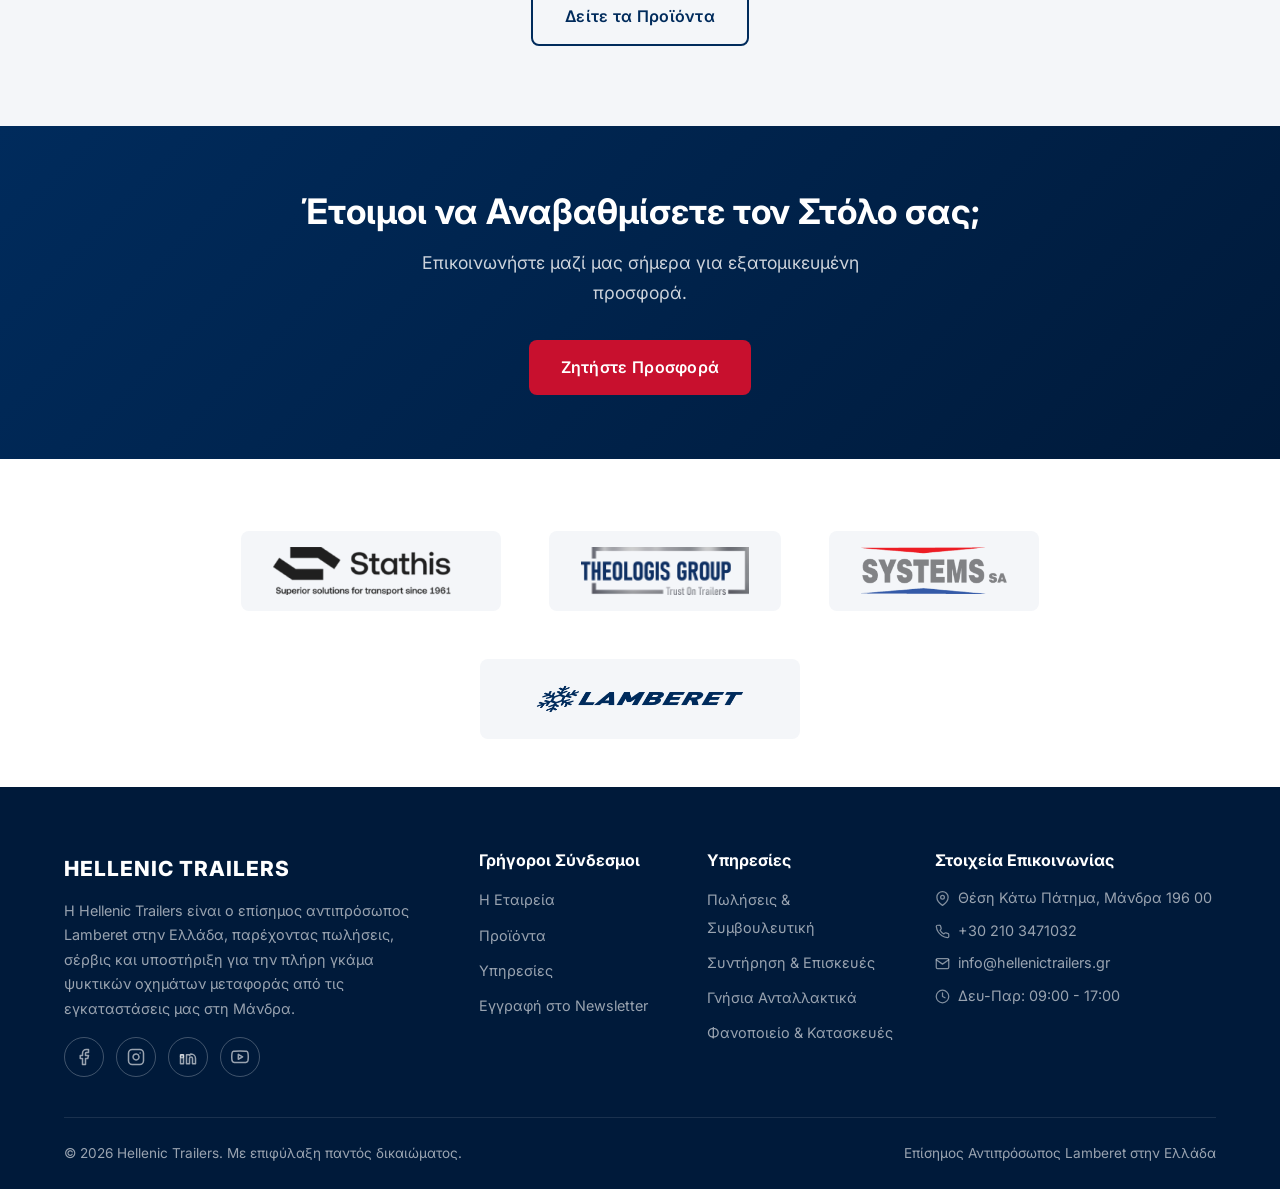
==== commit 06ac4473: "Host the Stathis, Theologis and Systems logos on the site They were loaded straight from each compan" ====
--- a/index.html
+++ b/index.html
@@ -250,9 +250,9 @@
   <section class="partners-banner">
     <div class="container">
       <div class="partners-logos" style="align-items: center;">
-        <div class="partner-logo" style="display:flex; align-items:center; justify-content:center; min-height:60px;"><img src="https://stathis.com.gr/wp-content/uploads/2024/01/Logo-Stathis-1.png" alt="Stathis" style="max-height:48px; width:auto;" loading="lazy" decoding="async"></div>
-        <div class="partner-logo" style="display:flex; align-items:center; justify-content:center; min-height:60px;"><img src="https://theologisgroup.com/wp-content/uploads/2020/02/THEOLOGIS-GROUP-silver2.png" alt="Theologis Group" style="max-height:48px; width:auto;" loading="lazy" decoding="async"></div>
-        <div class="partner-logo" style="display:flex; align-items:center; justify-content:center; min-height:60px;"><img src="https://systemssa.gr/wp-content/uploads/2018/02/logosystems.png" alt="Systems SA" style="max-height:48px; width:auto;" loading="lazy" decoding="async"></div>
+        <div class="partner-logo" style="display:flex; align-items:center; justify-content:center; min-height:60px;"><img src="images/partners/stathis.png" alt="Stathis" style="max-height:48px; width:auto;" loading="lazy" decoding="async"></div>
+        <div class="partner-logo" style="display:flex; align-items:center; justify-content:center; min-height:60px;"><img src="images/partners/theologis-group.png" alt="Theologis Group" style="max-height:48px; width:auto;" loading="lazy" decoding="async"></div>
+        <div class="partner-logo" style="display:flex; align-items:center; justify-content:center; min-height:60px;"><img src="images/partners/systems-sa.png" alt="Systems SA" style="max-height:48px; width:auto;" loading="lazy" decoding="async"></div>
         <div class="partner-logo" style="display:flex; align-items:center; justify-content:center; min-height:60px;"><img src="images/logo-lamberet.png" alt="Lamberet" style="max-height:48px; width:auto;" loading="lazy" decoding="async"></div>
       </div>
     </div>
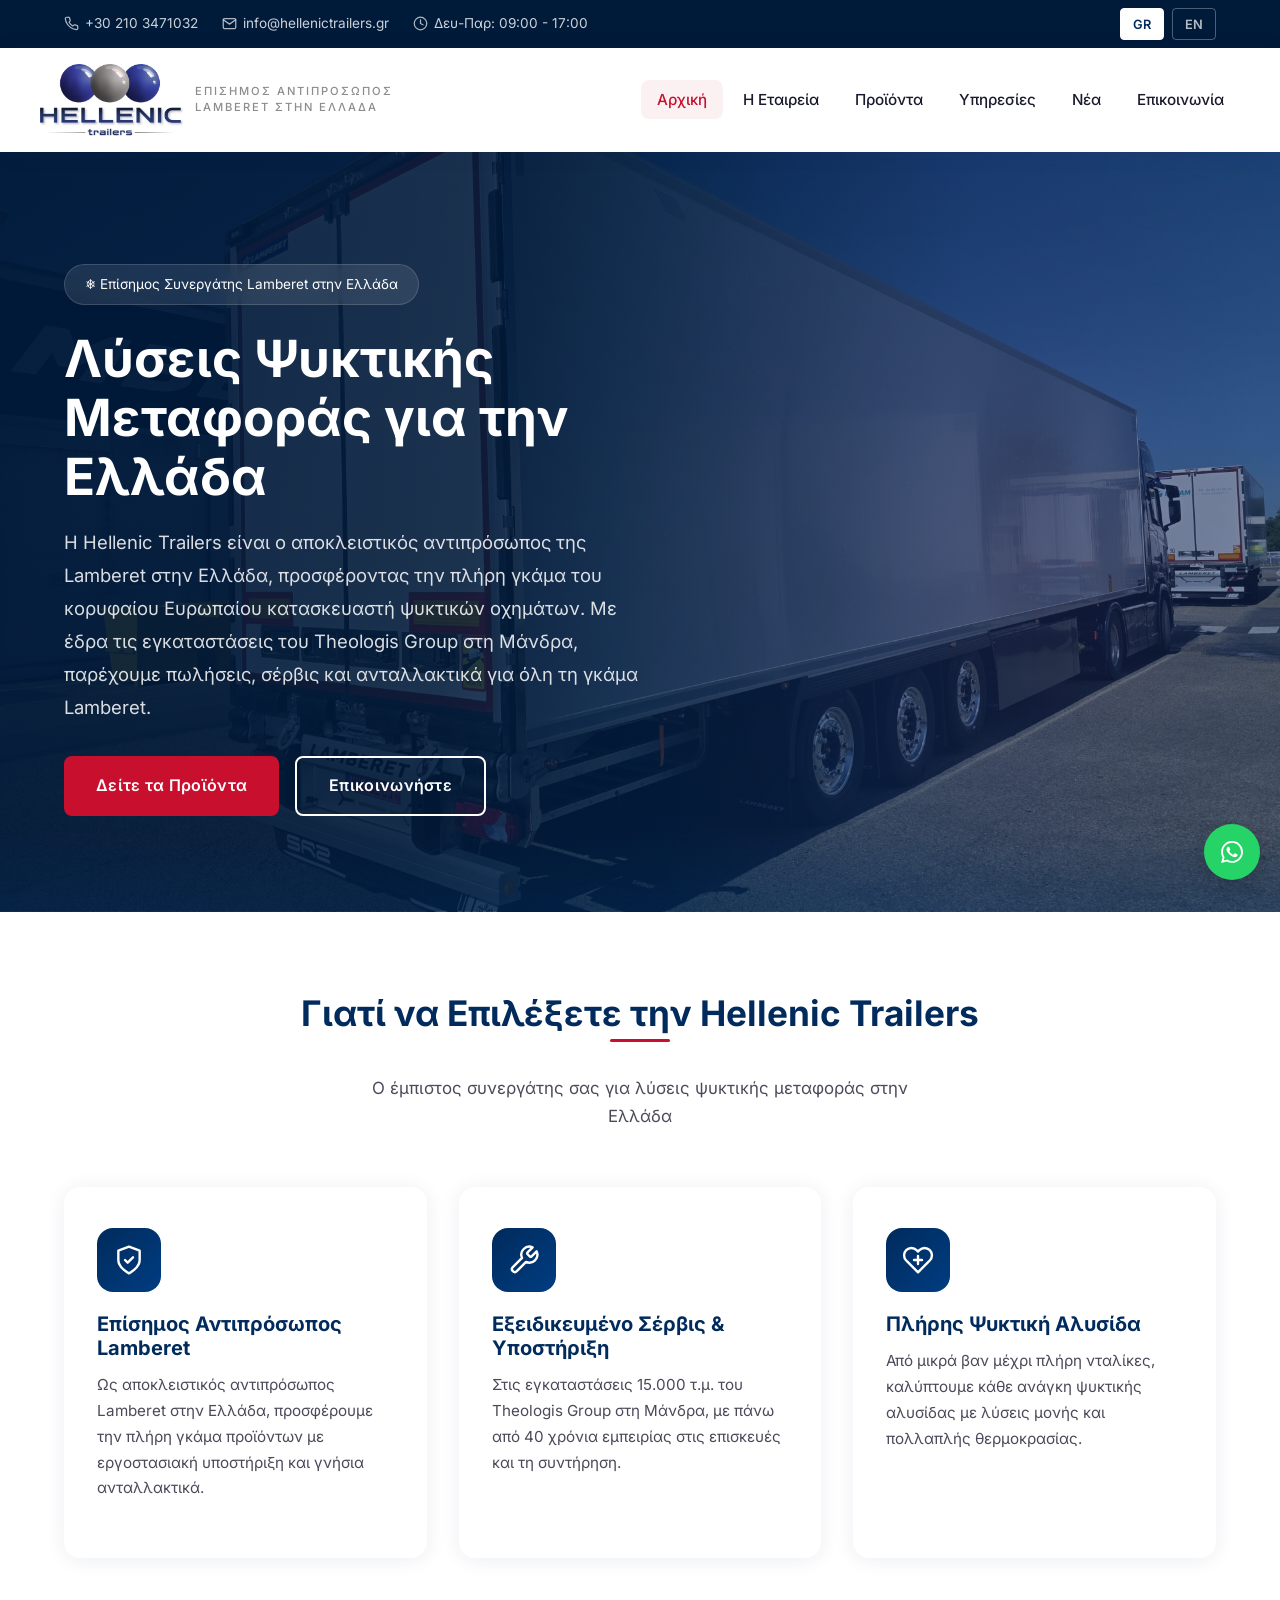
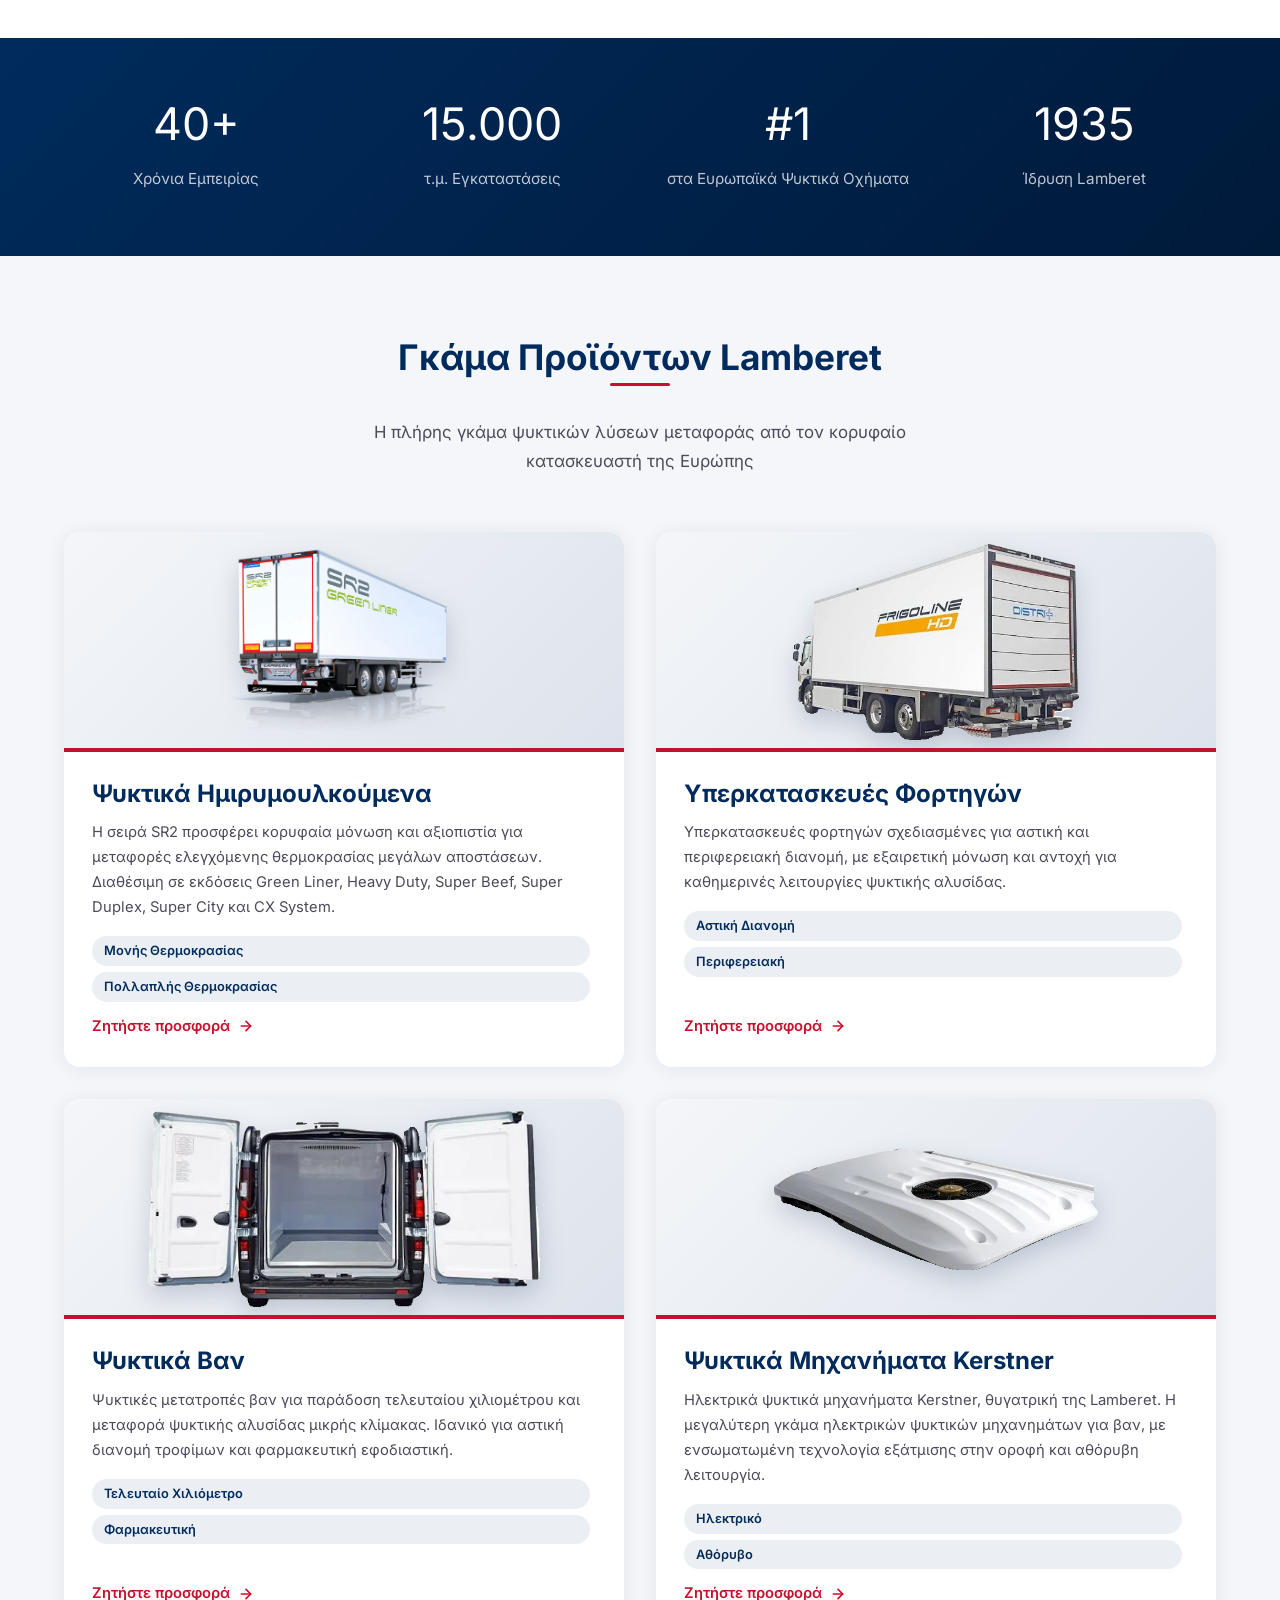
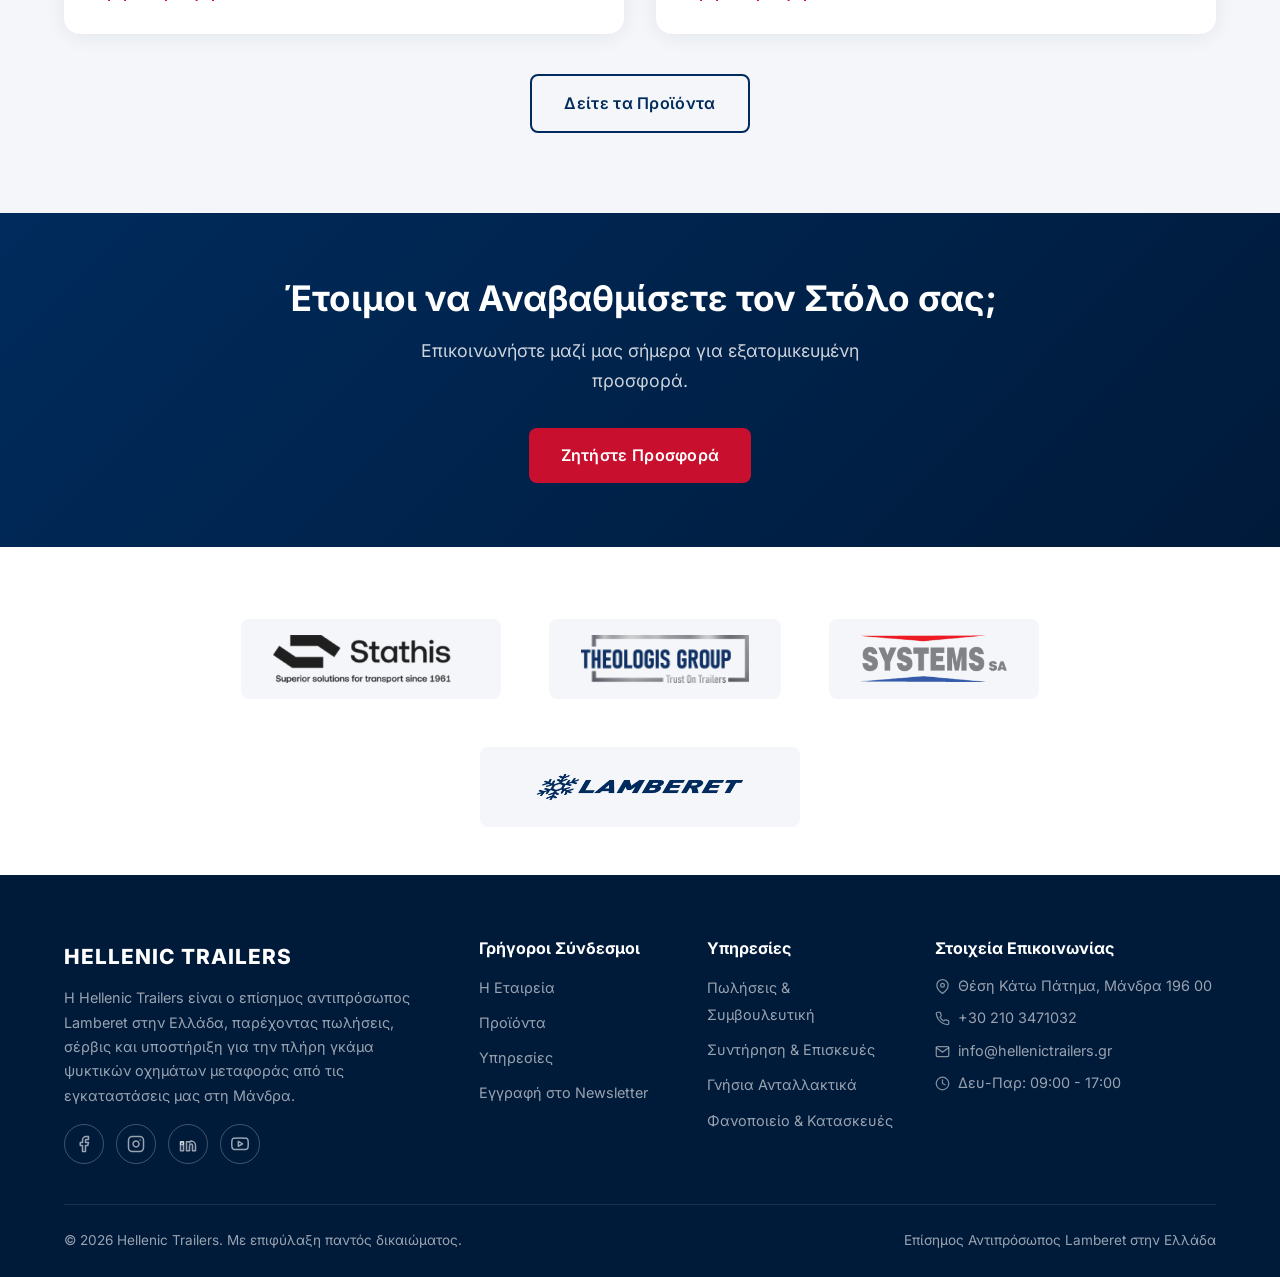
==== commit 558bd81e: "Self-host the Inter font instead of loading it from Google Fonts Every page fetched Inter from fonts" ====
--- a/index.html
+++ b/index.html
@@ -16,9 +16,8 @@
   <meta property="og:url" content="https://hellenictrailers.gr/">
   <meta property="og:image" content="https://hellenictrailers.gr/images/mitsopoulos-super-beef.jpeg">
   <meta name="twitter:card" content="summary_large_image">
-  <link rel="preconnect" href="https://fonts.googleapis.com">
-  <link rel="preconnect" href="https://fonts.gstatic.com" crossorigin>
-  <link href="https://fonts.googleapis.com/css2?family=Inter:wght@400;500;600;700;800&display=swap" rel="stylesheet">
+  <link rel="preload" href="fonts/inter-greek-wght-normal.woff2" as="font" type="font/woff2" crossorigin>
+  <link rel="stylesheet" href="css/fonts.css?v=1">
   <link rel="stylesheet" href="css/style.css?v=44">
   <!-- Hero background is the LCP element, so fetch it early -->
   <link rel="preload" as="image" href="images/mitsopoulos-super-beef.jpeg" fetchpriority="high">
--- a/css/fonts.css
+++ b/css/fonts.css
@@ -0,0 +1,34 @@
+/* Inter (variable, weights 100–900), self-hosted so no visitor request goes
+   to Google Fonts. Files: fonts/, from @fontsource-variable/inter 5.3.0,
+   licensed under the SIL Open Font License (fonts/Inter-LICENSE.txt).
+   unicode-range lets the browser fetch only the subsets a page uses. */
+
+/* Greek */
+@font-face {
+  font-family: 'Inter';
+  font-style: normal;
+  font-display: swap;
+  font-weight: 100 900;
+  src: url(../fonts/inter-greek-wght-normal.woff2) format('woff2');
+  unicode-range: U+0370-0377,U+037A-037F,U+0384-038A,U+038C,U+038E-03A1,U+03A3-03FF;
+}
+
+/* Latin extended */
+@font-face {
+  font-family: 'Inter';
+  font-style: normal;
+  font-display: swap;
+  font-weight: 100 900;
+  src: url(../fonts/inter-latin-ext-wght-normal.woff2) format('woff2');
+  unicode-range: U+0100-02BA,U+02BD-02C5,U+02C7-02CC,U+02CE-02D7,U+02DD-02FF,U+0304,U+0308,U+0329,U+1D00-1DBF,U+1E00-1E9F,U+1EF2-1EFF,U+2020,U+20A0-20AB,U+20AD-20C0,U+2113,U+2C60-2C7F,U+A720-A7FF;
+}
+
+/* Latin */
+@font-face {
+  font-family: 'Inter';
+  font-style: normal;
+  font-display: swap;
+  font-weight: 100 900;
+  src: url(../fonts/inter-latin-wght-normal.woff2) format('woff2');
+  unicode-range: U+0000-00FF,U+0131,U+0152-0153,U+02BB-02BC,U+02C6,U+02DA,U+02DC,U+0304,U+0308,U+0329,U+2000-206F,U+20AC,U+2122,U+2191,U+2193,U+2212,U+2215,U+FEFF,U+FFFD;
+}
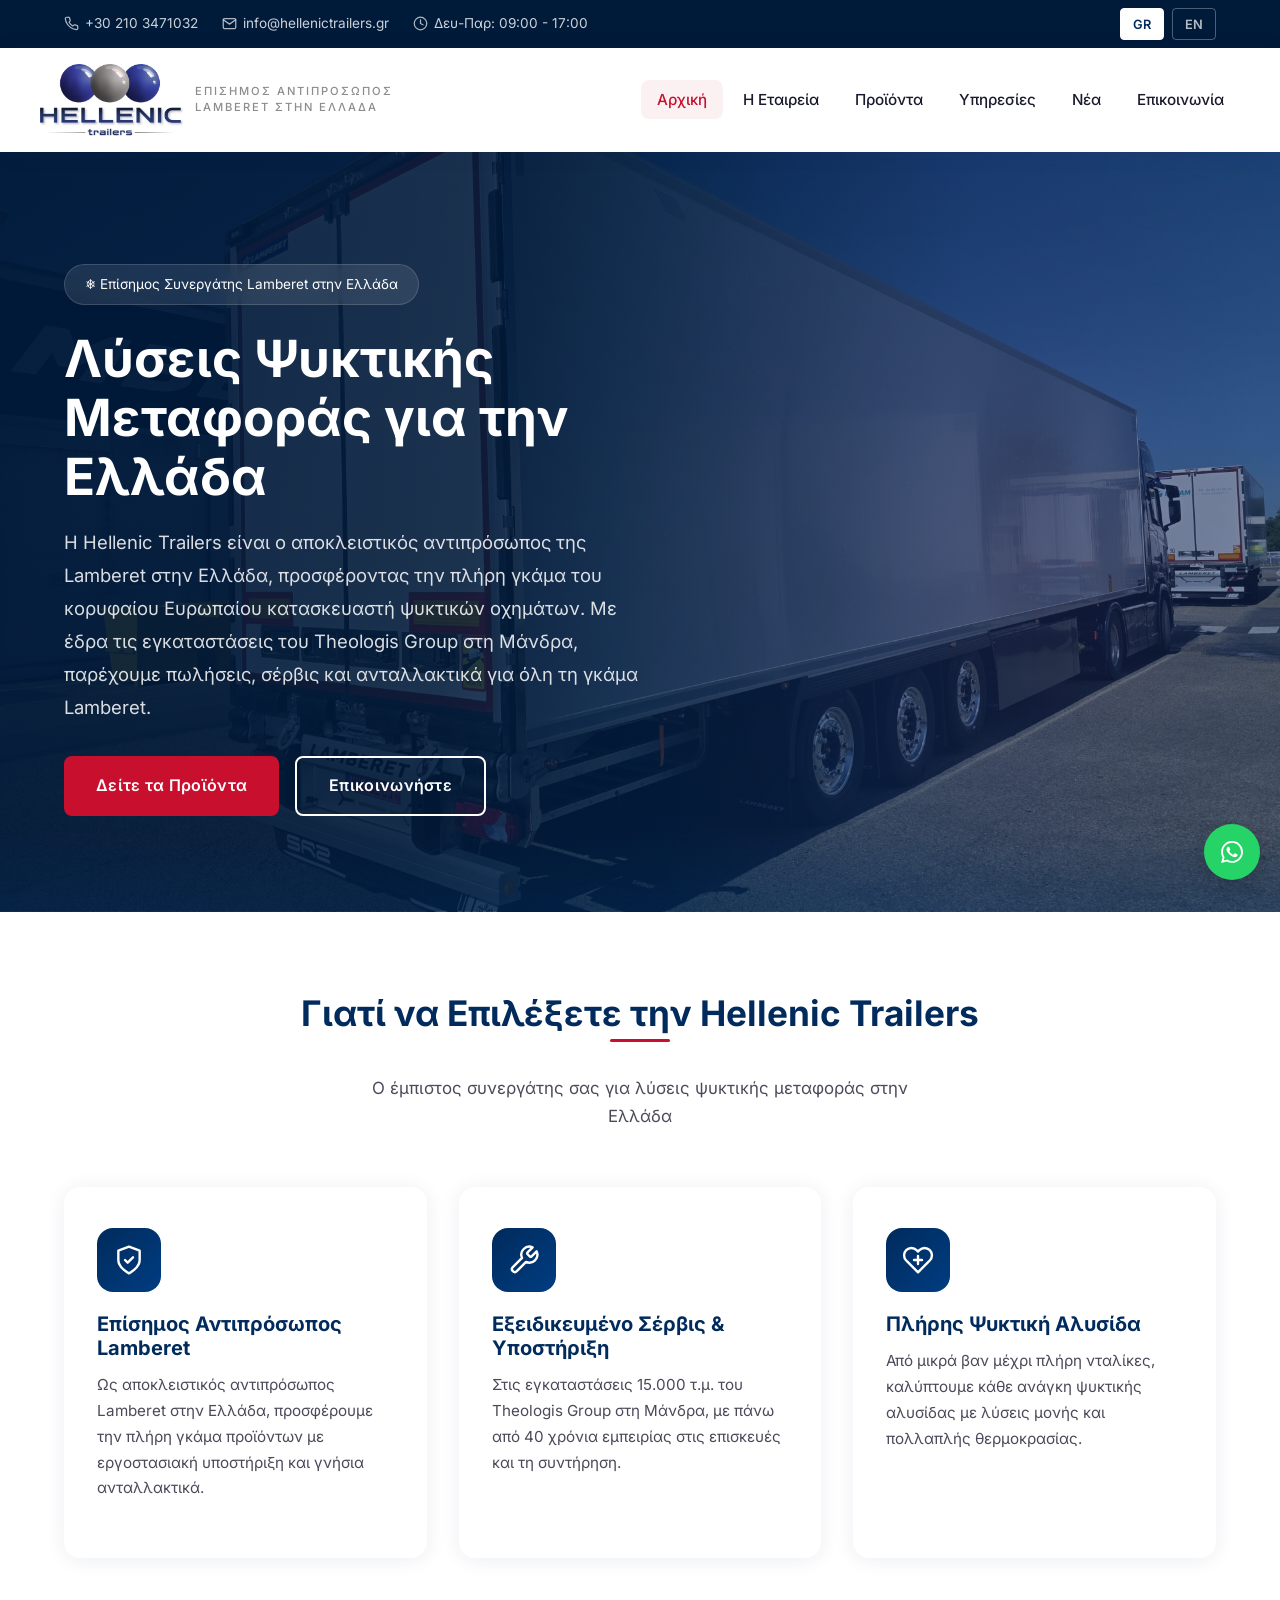
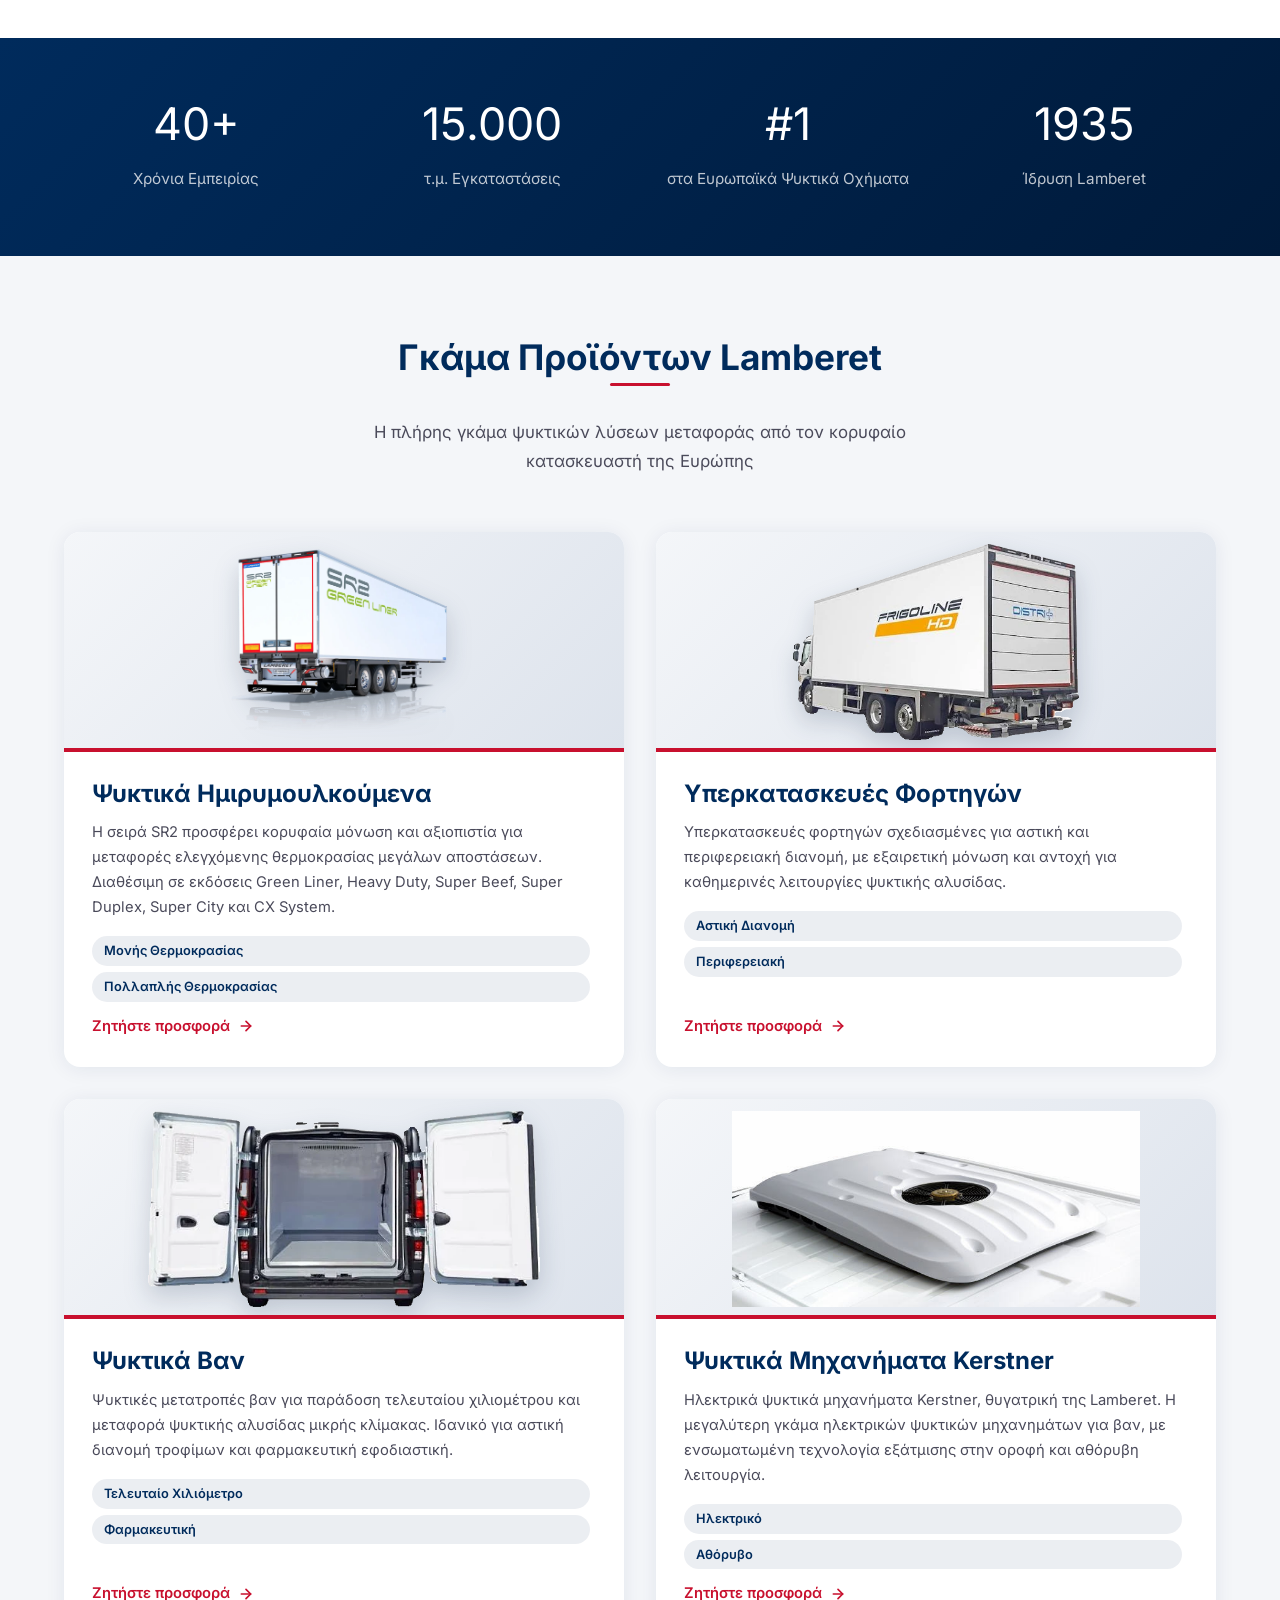
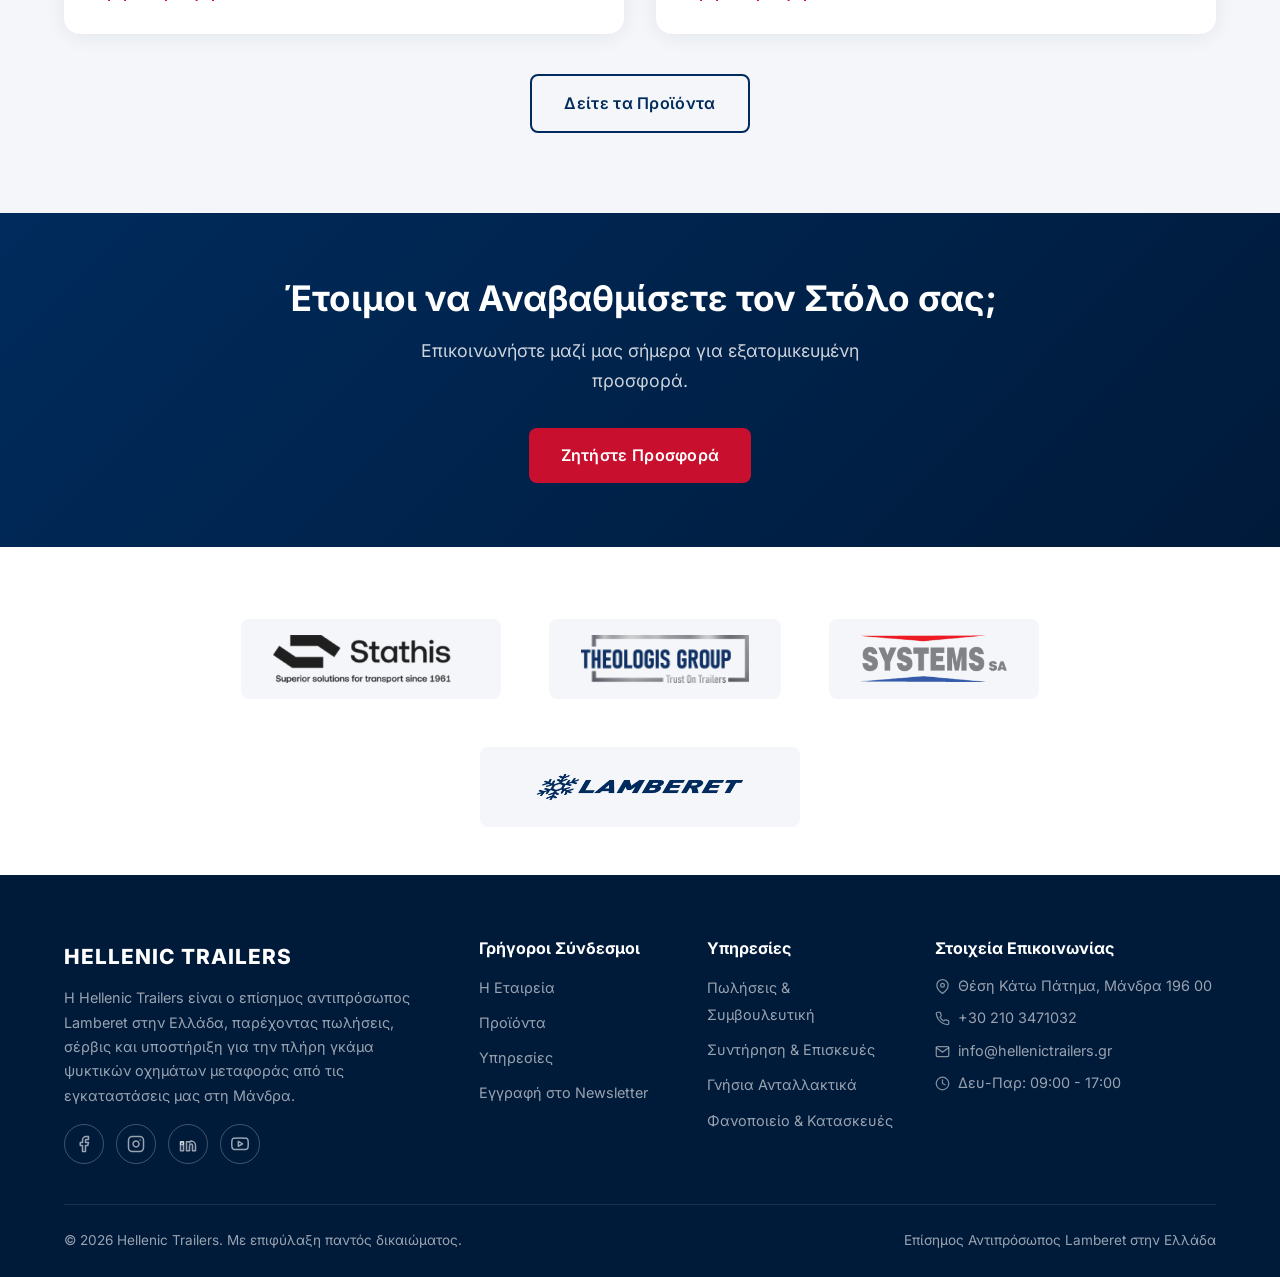
==== commit e37dbe88: "Put back the original Kerstner photo, as the owner prefers it The cut-out version is dropped: the ca" ====
--- a/index.html
+++ b/index.html
@@ -18,7 +18,7 @@
   <meta name="twitter:card" content="summary_large_image">
   <link rel="preload" href="fonts/inter-greek-wght-normal.woff2" as="font" type="font/woff2" crossorigin>
   <link rel="stylesheet" href="css/fonts.css?v=1">
-  <link rel="stylesheet" href="css/style.css?v=44">
+  <link rel="stylesheet" href="css/style.css?v=45">
   <!-- Hero background is the LCP element, so fetch it early -->
   <link rel="preload" as="image" href="images/mitsopoulos-super-beef.jpeg" fetchpriority="high">
 
@@ -220,7 +220,7 @@
           </div>
         </div>
         <div class="product-card">
-          <div class="product-image"><img src="images/kerstner-refrigeration-unit.webp" alt="Kerstner Refrigeration Unit" class="img-compact" loading="lazy" decoding="async"></div>
+          <div class="product-image"><img src="images/kerstner-refrigeration-unit.jpg" alt="Kerstner Refrigeration Unit" class="img-photo" loading="lazy" decoding="async"></div>
           <div class="product-info">
             <h3 data-i18n="products.kerstner.title">Ψυκτικά Μηχανήματα Kerstner</h3>
             <p data-i18n="products.kerstner.text">Ηλεκτρικά ψυκτικά μηχανήματα Kerstner, θυγατρική της Lamberet. Η μεγαλύτερη γκάμα ηλεκτρικών ψυκτικών μηχανημάτων για βαν, με ενσωματωμένη τεχνολογία εξάτμισης στην οροφή και αθόρυβη λειτουργία.</p>
--- a/css/style.css
+++ b/css/style.css
@@ -638,10 +638,9 @@
   transition: transform 0.4s ease;
 }
 
-/* Wide, flat subjects (the Kerstner roof unit) would otherwise fill the whole card */
-.product-image img.img-compact {
-  width: 62%;
-  height: auto;
+/* A photo with its own background (Kerstner): no cut-out drop shadow */
+.product-image img.img-photo {
+  filter: none;
 }
 
 .product-card:hover .product-image img {
